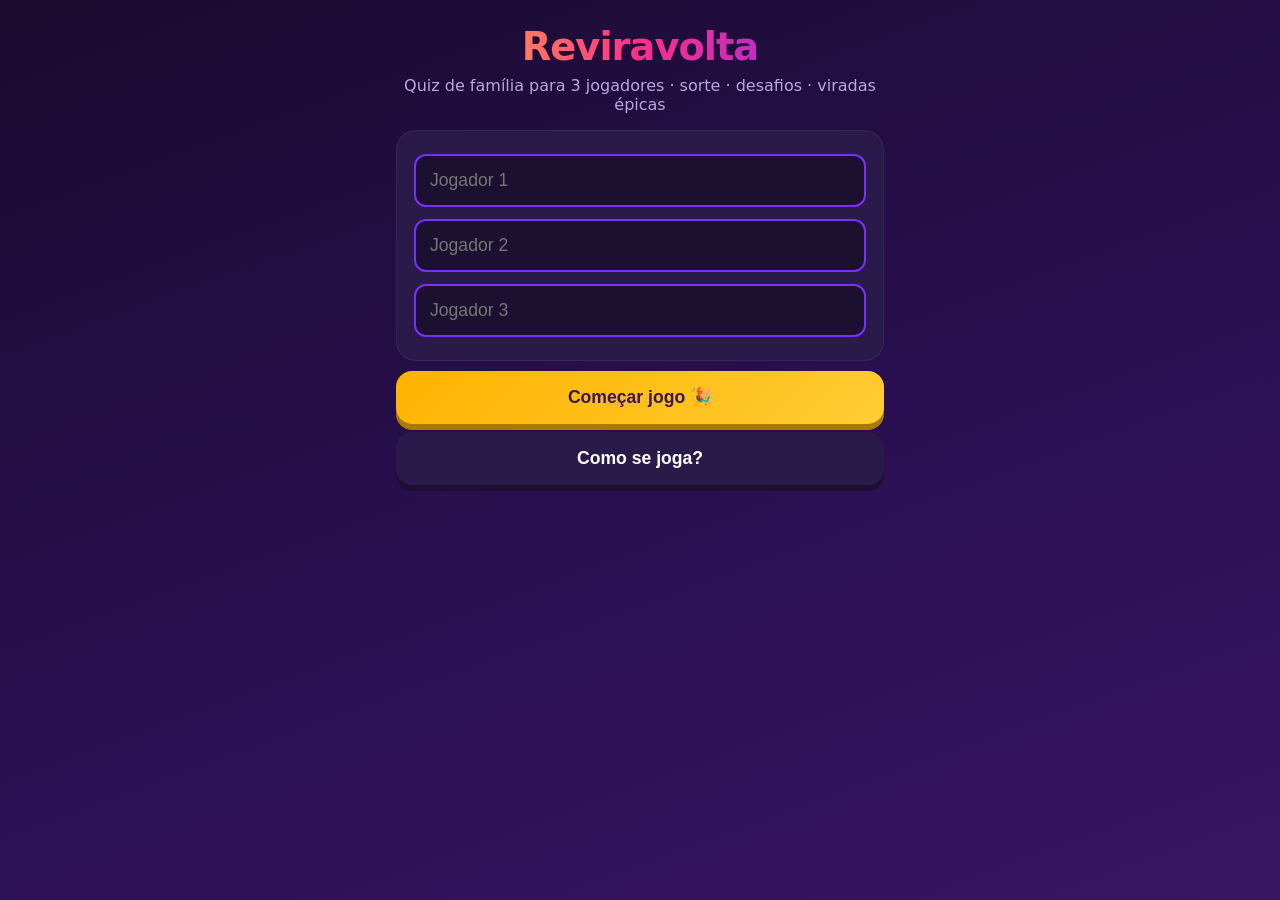
==== index.html @ 0dbe4ef9 "Add "Reviravolta" — family quiz game for 3 players Single-file web app (index.html) that turns the r" ====
<!DOCTYPE html>
<html lang="pt-PT">
<head>
<meta charset="UTF-8">
<meta name="viewport" content="width=device-width, initial-scale=1.0, maximum-scale=1.0, user-scalable=no">
<title>Reviravolta — Jogo de Quiz para 3 Jogadores</title>
<style>
  :root{
    --bg1:#1a0b2e; --bg2:#2b1055; --accent:#ff2e88; --accent2:#7b2ff7;
    --gold:#ffcc33; --green:#20e37a; --red:#ff4d6d; --ink:#f5f0ff; --muted:#b9a7e0;
    --card:#2a1a4a; --card2:#38235f;
  }
  *{box-sizing:border-box; -webkit-tap-highlight-color:transparent}
  html,body{margin:0;padding:0;height:100%}
  body{
    font-family:"Segoe UI",system-ui,-apple-system,sans-serif;
    background:linear-gradient(160deg,var(--bg1),var(--bg2) 60%,#3a1560);
    color:var(--ink); min-height:100vh; overflow-x:hidden;
  }
  #app{max-width:520px;margin:0 auto;padding:16px 16px 40px;min-height:100vh;display:flex;flex-direction:column}
  h1{font-size:2.4rem;margin:.2em 0;text-align:center;
     background:linear-gradient(90deg,var(--gold),var(--accent),var(--accent2));
     -webkit-background-clip:text;background-clip:text;color:transparent;font-weight:900;letter-spacing:-1px}
  h2{font-size:1.5rem;margin:.3em 0;text-align:center}
  p.sub{text-align:center;color:var(--muted);margin:.2em 0 1em}
  .btn{display:block;width:100%;padding:16px;margin:8px 0;border:none;border-radius:16px;
       font-size:1.1rem;font-weight:700;cursor:pointer;color:#fff;
       background:linear-gradient(135deg,var(--accent2),var(--accent));
       box-shadow:0 6px 0 #4a1a8a, 0 8px 20px rgba(0,0,0,.4);transition:transform .06s, box-shadow .06s}
  .btn:active{transform:translateY(4px);box-shadow:0 2px 0 #4a1a8a}
  .btn.ghost{background:var(--card);box-shadow:0 6px 0 #1c1030}
  .btn.ghost:active{box-shadow:0 2px 0 #1c1030}
  .btn.gold{background:linear-gradient(135deg,#ffb300,var(--gold));color:#3a1560;box-shadow:0 6px 0 #a97a00}
  .btn.gold:active{box-shadow:0 2px 0 #a97a00}
  .btn.green{background:linear-gradient(135deg,#0f9d58,var(--green));box-shadow:0 6px 0 #0a6b3c}
  .btn.red{background:linear-gradient(135deg,#c9184a,var(--red));box-shadow:0 6px 0 #7a0f2c}
  .btn:disabled{opacity:.35;cursor:default}
  .grid2{display:grid;grid-template-columns:1fr 1fr;gap:8px}
  .card{background:var(--card);border-radius:20px;padding:18px;margin:10px 0;box-shadow:inset 0 0 0 1px rgba(255,255,255,.06)}
  input[type=text]{width:100%;padding:14px;border-radius:12px;border:2px solid var(--accent2);
     background:#1c1030;color:var(--ink);font-size:1.1rem;margin:6px 0}
  .scorebar{display:flex;gap:6px;margin:10px 0}
  .scorebar .p{flex:1;background:var(--card);border-radius:12px;padding:8px 6px;text-align:center;position:relative;overflow:hidden}
  .scorebar .p.lead{outline:2px solid var(--gold)}
  .scorebar .p.last{outline:2px solid var(--accent)}
  .scorebar .nm{font-size:.82rem;color:var(--muted);white-space:nowrap;overflow:hidden;text-overflow:ellipsis}
  .scorebar .sc{font-size:1.5rem;font-weight:900}
  .tag{display:inline-block;background:var(--accent2);color:#fff;border-radius:999px;padding:3px 12px;font-size:.8rem;font-weight:700;margin:4px 2px}
  .tag.gold{background:var(--gold);color:#3a1560}
  .tag.pink{background:var(--accent)}
  .center{text-align:center}
  .big{font-size:1.3rem}
  .spacer{flex:1}
  .qbox{font-size:1.35rem;font-weight:700;text-align:center;margin:12px 0 6px;line-height:1.35}
  .luck{animation:pop .5s ease}
  @keyframes pop{0%{transform:scale(.3) rotate(-12deg);opacity:0}70%{transform:scale(1.08) rotate(3deg)}100%{transform:scale(1) rotate(0);opacity:1}}
  .luckcard{background:linear-gradient(135deg,#ffcc33,#ff2e88 60%,#7b2ff7);border-radius:24px;padding:26px;text-align:center;color:#fff;box-shadow:0 10px 30px rgba(0,0,0,.5)}
  .luckcard .ico{font-size:4rem}
  .luckcard .t{font-size:1.6rem;font-weight:900;margin:6px 0}
  .timer{font-size:3.5rem;font-weight:900;text-align:center;color:var(--gold)}
  .reveal-ok{color:var(--green)} .reveal-no{color:var(--red)}
  .fade{animation:fade .35s ease}
  @keyframes fade{from{opacity:0;transform:translateY(10px)}to{opacity:1;transform:none}}
  .cover{background:var(--card2);border-radius:24px;padding:40px 20px;text-align:center}
  .cover .ico{font-size:3.5rem}
  small.hint{display:block;text-align:center;color:var(--muted);margin-top:8px}
  .roundhdr{text-align:center;color:var(--muted);font-weight:700;letter-spacing:1px;text-transform:uppercase;font-size:.8rem;margin-top:4px}
  .confetti{position:fixed;top:-10px;width:10px;height:16px;opacity:.9;z-index:99;animation:fall linear forwards}
  @keyframes fall{to{transform:translateY(110vh) rotate(720deg);opacity:0}}
</style>
</head>
<body>
<div id="app"></div>
<script>
/* ============================ BANCO DE PERGUNTAS (PT-PT) ============================ */
/* tier: 1 = Seguro, 2 = Médio, 3 = Difícil. correct = resposta certa; wrong = 3 erradas */
const CATS = ["Cultura Geral","História","Ciência","Desporto","Música & Cinema","Portugal & Madeira"];
const CAT_ICON = {"Cultura Geral":"🧠","História":"🏛️","Ciência":"🔬","Desporto":"⚽","Música & Cinema":"🎬","Portugal & Madeira":"🇵🇹"};
const BANK = {
"Cultura Geral":{
 1:[
  {q:"Quantos lados tem um hexágono?",correct:"6",wrong:["5","7","8"]},
  {q:"Que cor se obtém ao misturar azul com amarelo?",correct:"Verde",wrong:["Laranja","Roxo","Castanho"]},
  {q:"Quantos meses do ano têm 31 dias?",correct:"7",wrong:["6","5","8"]}],
 2:[
  {q:"Qual é o maior oceano da Terra?",correct:"Pacífico",wrong:["Atlântico","Índico","Ártico"]},
  {q:"Que metal é líquido à temperatura ambiente?",correct:"Mercúrio",wrong:["Chumbo","Ferro","Alumínio"]},
  {q:"Qual é o único número primo par?",correct:"2",wrong:["1","4","0"]}],
 3:[
  {q:"Qual é a língua mais falada como língua materna no mundo?",correct:"Chinês mandarim",wrong:["Inglês","Espanhol","Hindi"]},
  {q:"Quantos elementos tem hoje a tabela periódica?",correct:"118",wrong:["108","112","124"]},
  {q:"Qual destes NÃO é um dos sete pecados capitais?",correct:"Cobardia",wrong:["Gula","Preguiça","Inveja"]}]
},
"História":{
 1:[
  {q:"Quem descobriu o caminho marítimo para a Índia?",correct:"Vasco da Gama",wrong:["Cristóvão Colombo","Fernão de Magalhães","Pedro Álvares Cabral"]},
  {q:"Em que continente fica o Egito?",correct:"África",wrong:["Ásia","Europa","América"]},
  {q:"Em que século vivemos atualmente?",correct:"Século XXI",wrong:["Século XIX","Século XX","Século XXII"]}],
 2:[
  {q:"Em que ano foi a Revolução dos Cravos?",correct:"1974",wrong:["1910","1926","1986"]},
  {q:"Quem foi o primeiro homem a pisar a Lua?",correct:"Neil Armstrong",wrong:["Buzz Aldrin","Yuri Gagarin","Michael Collins"]},
  {q:"Que civilização construiu Machu Picchu?",correct:"Inca",wrong:["Maia","Asteca","Egípcia"]}],
 3:[
  {q:"Em que ano terminou a Segunda Guerra Mundial?",correct:"1945",wrong:["1918","1939","1948"]},
  {q:"Quem era o rei de Portugal aquando do terramoto de 1755?",correct:"D. José I",wrong:["D. João V","D. Manuel I","D. Pedro IV"]},
  {q:"Que povo inventou a escrita cuneiforme?",correct:"Sumérios",wrong:["Egípcios","Fenícios","Gregos"]}]
},
"Ciência":{
 1:[
  {q:"Qual planeta é conhecido como 'planeta vermelho'?",correct:"Marte",wrong:["Vénus","Júpiter","Saturno"]},
  {q:"Quantas patas tem uma aranha?",correct:"8",wrong:["6","10","4"]},
  {q:"Que gás as plantas absorvem para a fotossíntese?",correct:"Dióxido de carbono",wrong:["Oxigénio","Hidrogénio","Azoto"]}],
 2:[
  {q:"Qual é o osso mais comprido do corpo humano?",correct:"Fémur",wrong:["Tíbia","Úmero","Coluna"]},
  {q:"Qual é o símbolo químico do ouro?",correct:"Au",wrong:["Ag","Or","Go"]},
  {q:"Quantos corações tem um polvo?",correct:"3",wrong:["1","2","4"]}],
 3:[
  {q:"Qual planeta tem o maior número de luas conhecidas?",correct:"Saturno",wrong:["Júpiter","Neptuno","Úrano"]},
  {q:"Que cientista propôs a Teoria da Relatividade?",correct:"Albert Einstein",wrong:["Isaac Newton","Niels Bohr","Galileu"]},
  {q:"Qual é aproximadamente a velocidade da luz no vácuo?",correct:"300 000 km/s",wrong:["30 000 km/s","3 000 km/s","3 milhões km/s"]}]
},
"Desporto":{
 1:[
  {q:"Quantos jogadores tem uma equipa de futebol em campo?",correct:"11",wrong:["10","9","12"]},
  {q:"Em que desporto se disputa o torneio de Wimbledon?",correct:"Ténis",wrong:["Golfe","Ciclismo","Natação"]},
  {q:"De que país é Cristiano Ronaldo?",correct:"Portugal",wrong:["Espanha","Brasil","Argentina"]}],
 2:[
  {q:"De quantos em quantos anos se realizam os Jogos Olímpicos de Verão?",correct:"4",wrong:["2","3","5"]},
  {q:"Que seleção venceu o Campeonato do Mundo de Futebol de 2022?",correct:"Argentina",wrong:["França","Brasil","Alemanha"]},
  {q:"Quantos pontos vale um 'try' no râguebi?",correct:"5",wrong:["3","6","7"]}],
 3:[
  {q:"Em que cidade se realizaram os Jogos Olímpicos de 2016?",correct:"Rio de Janeiro",wrong:["Londres","Tóquio","Pequim"]},
  {q:"Em que ano venceu Portugal o Campeonato da Europa de Futebol?",correct:"2016",wrong:["2004","2012","2020"]},
  {q:"Que piloto tem mais títulos mundiais de Fórmula 1 (recorde partilhado)?",correct:"Lewis Hamilton",wrong:["Ayrton Senna","Sebastian Vettel","Alain Prost"]}]
},
"Música & Cinema":{
 1:[
  {q:"Qual banda britânica ficou conhecida como os 'Fab Four' de Liverpool?",correct:"The Beatles",wrong:["The Rolling Stones","Queen","Oasis"]},
  {q:"Em que filme aparece a personagem 'Simba'?",correct:"O Rei Leão",wrong:["Madagáscar","Kung Fu Panda","Zootrópolis"]},
  {q:"Quantas cordas tem uma guitarra clássica normal?",correct:"6",wrong:["4","5","7"]}],
 2:[
  {q:"Quem realizou o filme 'Titanic' (1997)?",correct:"James Cameron",wrong:["Steven Spielberg","Christopher Nolan","Martin Scorsese"]},
  {q:"Que artista português venceu a Eurovisão em 2017?",correct:"Salvador Sobral",wrong:["Luísa Sobral","Rui Veloso","D.A.M.A."]},
  {q:"Quantas notas tem a escala musical básica (dó a si)?",correct:"7",wrong:["5","6","8"]}],
 3:[
  {q:"Que filme sul-coreano venceu o Óscar de Melhor Filme (2020)?",correct:"Parasitas",wrong:["1917","Joker","Coringa 2"]},
  {q:"Que compositor era surdo e compôs a 9.ª Sinfonia?",correct:"Beethoven",wrong:["Mozart","Bach","Chopin"]},
  {q:"Quem compôs a banda sonora de 'Star Wars'?",correct:"John Williams",wrong:["Hans Zimmer","Ennio Morricone","Danny Elfman"]}]
},
"Portugal & Madeira":{
 1:[
  {q:"Qual é a capital de Portugal?",correct:"Lisboa",wrong:["Porto","Funchal","Coimbra"]},
  {q:"Como se chama a capital da Madeira?",correct:"Funchal",wrong:["Câmara de Lobos","Machico","Santana"]},
  {q:"Qual é o vinho generoso famoso da ilha da Madeira?",correct:"Vinho Madeira",wrong:["Vinho do Porto","Vinho Verde","Moscatel"]}],
 2:[
  {q:"Qual é o ponto mais alto da ilha da Madeira?",correct:"Pico Ruivo",wrong:["Pico do Areeiro","Torre","Pico da Vara"]},
  {q:"Que rio passa em Lisboa?",correct:"Tejo",wrong:["Douro","Mondego","Guadiana"]},
  {q:"Qual é o ponto mais alto de Portugal continental?",correct:"Torre (Serra da Estrela)",wrong:["Pico Ruivo","Foia","Marão"]}],
 3:[
  {q:"Em que ano foi oficialmente descoberta a ilha da Madeira pelos portugueses?",correct:"1419",wrong:["1415","1425","1434"]},
  {q:"Como se chama o bolo tradicional da Madeira feito com mel de cana?",correct:"Bolo de mel",wrong:["Broa","Malasada","Queijada"]},
  {q:"Que casa de fado tornou Amália Rodrigues mundialmente famosa como género?",correct:"O Fado",wrong:["O Corridinho","A Chula","O Vira"]}]
}
};

/* Desafios (avaliados pela família) */
const DESAFIOS = [
 {t:"Nomeia 5 marcas de carros",d:"Em 15 segundos, cada um tenta. O primeiro a dizer 5 sem repetir ganha."},
 {t:"Alfabeto ao contrário",d:"Diz o alfabeto de Z a A o mais rápido possível. Os outros dois julgam quem foi melhor."},
 {t:"Mímica relâmpago",d:"Escolham um filme em segredo. Um faz mímica em 20s; quem adivinhar primeiro ganha (ou o mímico, se ninguém acertar)."},
 {t:"Faz-nos rir",d:"Tens 20 segundos para fazer rir os outros dois SEM falar. Se conseguires, ganhas."},
 {t:"3 capitais europeias",d:"Em 10 segundos, diz 3 capitais europeias diferentes. Consegues? Ganhas."},
 {t:"Equilíbrio cantante",d:"Fica num pé só e canta o refrão de uma música. Quem aguentar mais tempo ganha."},
 {t:"Imita um animal",d:"Imita um animal à escolha. Os outros dois votam se foi convincente."}
];

/* Cartas de sorte */
const LUCK = [
 {ico:"🎁",t:"Presente!",d:"Ganhas 2 pontos já.",fn:s=>{gain(s.answerer,2)}},
 {ico:"🥷",t:"Assalto!",d:"Roubas 2 pontos ao líder.",fn:s=>{let l=leaderIdx(); if(l===s.answerer)l=secondIdx(); if(l>=0){gain(l,-2);gain(s.answerer,2)}}},
 {ico:"🔄",t:"Troca de Destinos!",d:"O 1.º e o último trocam de pontuação.",fn:s=>{const a=leaderIdx(),b=lastIdx(); if(a!==b){const t=S.players[a].score;S.players[a].score=S.players[b].score;S.players[b].score=t}}},
 {ico:"✖️2",t:"Aposta Dobrada!",d:"A tua aposta desta ronda conta a DOBRAR.",fn:s=>{s.multiplier=2}},
 {ico:"🛡️",t:"Escudo!",d:"Se falhares esta ronda, não perdes pontos.",fn:s=>{s.shield=true}},
 {ico:"🚀",t:"Boleia!",d:"O jogador em último recebe 3 pontos.",fn:s=>{gain(lastIdx(),3)}}
];

/* ============================ ESTADO ============================ */
let S = null;
function newState(names){
 return {
  screen:"setup",
  players:names.map(n=>({name:n,score:0})),
  queue:[], qi:0, quizCount:0, answerer:0,
  category:null, question:null, options:[], tier:null,
  multiplier:1, shield:false, fifty:false, removed:[], lifelineUsed:false,
  sideBets:{}, secret:null, used:{}, luckCard:null,
  finalWagers:{}, finalQuestion:null, finalOptions:[]
 };
}
function buildQueue(){
 const q=[];
 for(let i=1;i<=9;i++){ q.push({type:"quiz"}); if(i===3||i===6) q.push({type:"desafio"}); }
 q.push({type:"final"});
 return q;
}

/* ============================ HELPERS DE PONTUAÇÃO ============================ */
function gain(i,n){ if(i>=0&&i<S.players.length) S.players[i].score+=n; }
function scores(){ return S.players.map(p=>p.score); }
function leaderIdx(){ let b=-Infinity,x=0; S.players.forEach((p,i)=>{if(p.score>b){b=p.score;x=i}}); return x; }
function secondIdx(){ const l=leaderIdx(); let b=-Infinity,x=-1; S.players.forEach((p,i)=>{if(i!==l&&p.score>b){b=p.score;x=i}}); return x; }
function lastIdx(){ let b=Infinity,x=0; S.players.forEach((p,i)=>{if(p.score<b){b=p.score;x=i}}); return x; }
function shuffle(a){ a=a.slice(); for(let i=a.length-1;i>0;i--){const j=Math.floor(rnd()*(i+1));[a[i],a[j]]=[a[j],a[i]]} return a; }
/* PRNG simples baseado num contador para evitar dependência de Date/Math.random em ambientes restritos */
let _seed = 123456789;
function rnd(){ _seed=(_seed*1103515245+12345)&0x7fffffff; return _seed/0x7fffffff; }
function seedFromNames(){ let h=0; S.players.forEach(p=>{for(const c of p.name)h=(h*31+c.charCodeAt(0))&0x7fffffff}); _seed=(h||987654321); }

function pickQuestion(cat,tier){
 const key=cat+"|"+tier;
 if(!S.used[key]) S.used[key]=[];
 let pool=BANK[cat][tier].filter((_,i)=>!S.used[key].includes(i));
 if(pool.length===0){ S.used[key]=[]; pool=BANK[cat][tier].slice(); }
 const all=BANK[cat][tier];
 const q=pool[Math.floor(rnd()*pool.length)];
 S.used[key].push(all.indexOf(q));
 return q;
}
function makeOptions(q){ return shuffle([q.correct,...q.wrong]); }

/* ============================ RENDER ============================ */
const app=()=>document.getElementById("app");
function render(html,fade=true){ app().innerHTML=`<div class="${fade?'fade':''}">${html}</div>`; }
function scorebar(){
 const l=leaderIdx(), last=lastIdx();
 return `<div class="scorebar">`+S.players.map((p,i)=>{
   const cls=(S.players.filter(x=>x.score===p.score).length<3)?(i===l?'lead':(i===last?'last':'')):'';
   return `<div class="p ${cls}"><div class="nm">${i===l?'👑 ':''}${esc(p.name)}</div><div class="sc">${p.score}</div></div>`;
 }).join("")+`</div>`;
}
function esc(s){ return String(s).replace(/[&<>"]/g,c=>({'&':'&amp;','<':'&lt;','>':'&gt;','"':'&quot;'}[c])); }

/* -------- SETUP -------- */
function screenSetup(){
 render(`
  <h1>Reviravolta</h1>
  <p class="sub">Quiz de família para 3 jogadores · sorte · desafios · viradas épicas</p>
  <div class="card">
    <input id="n0" type="text" placeholder="Jogador 1" maxlength="14">
    <input id="n1" type="text" placeholder="Jogador 2" maxlength="14">
    <input id="n2" type="text" placeholder="Jogador 3" maxlength="14">
  </div>
  <button class="btn gold" onclick="startGame()">Começar jogo 🎉</button>
  <button class="btn ghost" onclick="showRules()">Como se joga?</button>
 `);
}
function showRules(){
 render(`
  <h2>Como se joga</h2>
  <div class="card" style="text-align:left;line-height:1.5">
   <p>🎯 <b>9 rondas</b> de quiz + <b>2 desafios</b> + a <b>Reviravolta Final</b>.</p>
   <p>🧠 Em cada ronda, um jogador responde. Ele escolhe o <b>nível</b> da pergunta (Seguro=1, Médio=2, Difícil=3) — esses são os pontos em jogo.</p>
   <p>🎲 Os <b>outros dois apostam</b> em segredo se ele acerta ou falha (±1 ponto).</p>
   <p>🃏 <b>Cartas de Sorte</b> podem virar tudo do avesso.</p>
   <p>🤝 Quem está em <b>último escolhe a categoria</b> e tem um <b>50/50</b> por turno (rede de segurança).</p>
   <p>🏆 Na <b>Reviravolta Final</b>, cada um aposta em segredo até tudo o que tem numa só pergunta. Nada está decidido até ao fim!</p>
  </div>
  <button class="btn" onclick="screenSetup()">Voltar</button>
 `);
}
function startGame(){
 const names=[0,1,2].map(i=>{const v=document.getElementById("n"+i).value.trim();return v||("Jogador "+(i+1))});
 S=newState(names); seedFromNames(); S.queue=buildQueue(); nextEvent();
}

/* -------- MOTOR DE EVENTOS -------- */
function nextEvent(){
 if(S.qi>=S.queue.length){ return screenGameOver(); }
 const ev=S.queue[S.qi];
 if(ev.type==="quiz") return startQuizRound();
 if(ev.type==="desafio") return screenDesafio();
 if(ev.type==="final") return screenFinalIntro();
}

/* -------- RONDA DE QUIZ -------- */
function startQuizRound(){
 S.quizCount++;
 S.answerer=(S.quizCount-1)%3;
 S.multiplier=1; S.shield=false; S.fifty=false; S.removed=[]; S.tier=null; S.sideBets={}; S.luckCard=null;
 // carta de sorte ~45%
 if(rnd()<0.45){ S.luckCard=LUCK[Math.floor(rnd()*LUCK.length)]; return screenLuck(); }
 screenCategory();
}
function screenLuck(){
 const c=S.luckCard;
 render(`
  ${scorebar()}
  <div class="roundhdr">Ronda ${S.quizCount} de 9 · ${esc(S.players[S.answerer].name)} responde</div>
  <div class="luck"><div class="luckcard">
    <div class="ico">${c.ico}</div>
    <div class="t">${c.t}</div>
    <div class="big">${c.d}</div>
  </div></div>
  <small class="hint">Carta virada por ${esc(S.players[S.answerer].name)}</small>
  <button class="btn gold" onclick="applyLuck()">Aplicar carta ✨</button>
 `);
}
function applyLuck(){ S.luckCard.fn(S); screenCategory(); }

function screenCategory(){
 const chooser=lastIdx();
 render(`
  ${scorebar()}
  <div class="roundhdr">Ronda ${S.quizCount} de 9</div>
  <h2>${esc(S.players[S.answerer].name)} responde</h2>
  <p class="sub">📋 ${esc(S.players[chooser].name)} (em último) escolhe a categoria:</p>
  <div class="grid2">
   ${CATS.map(c=>`<button class="btn ghost" style="font-size:.95rem" onclick="chooseCat('${c}')">${CAT_ICON[c]}<br>${c}</button>`).join("")}
  </div>
 `);
}
function chooseCat(c){ S.category=c; screenDifficulty(); }

function screenDifficulty(){
 const canLifeline=(S.answerer===lastIdx());
 render(`
  ${scorebar()}
  <div class="roundhdr">${CAT_ICON[S.category]} ${esc(S.category)}</div>
  <h2>${esc(S.players[S.answerer].name)}, quanto arriscas?</h2>
  <p class="sub">Acertas → ganhas os pontos. Falhas → perde-los.</p>
  <button class="btn green" onclick="chooseTier(1)">🟢 Seguro · 1 ponto</button>
  <button class="btn gold" onclick="chooseTier(2)">🟡 Médio · 2 pontos</button>
  <button class="btn red" onclick="chooseTier(3)">🔴 Difícil · 3 pontos</button>
  ${canLifeline&&!S.lifelineUsed?`<button class="btn ghost" onclick="useFifty()">🆘 Usar 50/50 (última posição)</button>`:''}
  ${S.fifty?`<small class="hint">✅ 50/50 ativado para esta pergunta</small>`:''}
 `);
}
function useFifty(){ S.fifty=true; S.lifelineUsed=true; screenDifficulty(); }
function chooseTier(t){
 S.tier=t; S.question=pickQuestion(S.category,t); S.options=makeOptions(S.question);
 S.removed=[];
 if(S.fifty){
   const wrongOpts=S.options.filter(o=>o!==S.question.correct);
   const toRemove=shuffle(wrongOpts).slice(0,2);
   S.removed=toRemove;
 }
 startSideBets();
}

/* -------- APOSTAS SECRETAS DOS OUTROS DOIS -------- */
function startSideBets(){
 const others=[0,1,2].filter(i=>i!==S.answerer);
 S.secret={queue:others,idx:0,mode:"sidebet"};
 secretCover();
}
function secretCover(){
 const i=S.secret.queue[S.secret.idx];
 render(`
  <div class="cover">
   <div class="ico">🙈</div>
   <h2>Passa o telemóvel a<br>${esc(S.players[i].name)}</h2>
   <p class="sub">Só ${esc(S.players[i].name)} deve ver o ecrã.</p>
  </div>
  <button class="btn" onclick="secretShow()">Sou ${esc(S.players[i].name)} — ver</button>
 `,false);
}
function secretShow(){
 if(S.secret.mode==="sidebet") return sideBetInput();
 return finalWagerInput();
}
function sideBetInput(){
 const i=S.secret.queue[S.secret.idx];
 render(`
  ${scorebar()}
  <div class="roundhdr">${CAT_ICON[S.category]} ${esc(S.category)} · nível ${S.tier}</div>
  <h2>${esc(S.players[i].name)}, aposta!</h2>
  <p class="sub">Achas que ${esc(S.players[S.answerer].name)} vai acertar? (±1 ponto)</p>
  <button class="btn green" onclick="setBet('acerta')">✅ Acerta (+1 se certo)</button>
  <button class="btn red" onclick="setBet('falha')">❌ Falha (+1 se certo)</button>
  <button class="btn ghost" onclick="setBet('passo')">🤷 Passo (0 pontos)</button>
 `);
}
function setBet(v){
 const i=S.secret.queue[S.secret.idx];
 S.sideBets[i]=v; S.secret.idx++;
 if(S.secret.idx<S.secret.queue.length) return secretCover();
 // todas as apostas feitas -> pergunta
 render(`<div class="cover"><div class="ico">📱</div><h2>Devolve o telemóvel a<br>${esc(S.players[S.answerer].name)}</h2><p class="sub">Chegou a hora de responder!</p></div>
   <button class="btn gold" onclick="screenQuestion()">Ver a pergunta</button>`,false);
}

/* -------- PERGUNTA -------- */
function screenQuestion(){
 const q=S.question;
 render(`
  ${scorebar()}
  <div class="roundhdr">${CAT_ICON[S.category]} ${esc(S.category)} · ${['','Seguro','Médio','Difícil'][S.tier]} · ${S.tier} pt${S.tier>1?'s':''}${S.multiplier>1?' ✖️2':''}</div>
  <div class="qbox">${esc(q.q)}</div>
  ${S.options.map(o=>{
    const rem=S.removed.includes(o);
    return `<button class="btn ${rem?'':'ghost'}" ${rem?'disabled style="opacity:.2;text-decoration:line-through"':''} onclick="answer('${esc(o).replace(/'/g,"\\'")}')">${esc(o)}</button>`;
  }).join("")}
 `);
}
function answer(choice){
 const q=S.question;
 const correct=(choice===q.correct);
 let base=S.tier*S.multiplier;
 // pontos do respondente
 if(correct){ gain(S.answerer,base); }
 else { if(!S.shield) gain(S.answerer,-base); }
 // resolver apostas laterais
 const betRes=[];
 Object.entries(S.sideBets).forEach(([i,v])=>{
   i=+i;
   if(v==="passo"){ betRes.push({i,txt:"passou",d:0}); return; }
   const hit=(v==="acerta"&&correct)||(v==="falha"&&!correct);
   gain(i,hit?1:-1);
   betRes.push({i,txt:v==="acerta"?"apostou ACERTA":"apostou FALHA",d:hit?1:-1});
 });
 screenReveal(correct,choice,base,betRes);
}
function screenReveal(correct,choice,base,betRes){
 const q=S.question;
 render(`
  ${scorebar()}
  <h2 class="${correct?'reveal-ok':'reveal-no'}">${correct?'✅ Certo!':'❌ Errado!'}</h2>
  <div class="card center">
   <div class="qbox" style="font-size:1.05rem">${esc(q.q)}</div>
   <p class="big">Resposta certa: <b class="reveal-ok">${esc(q.correct)}</b></p>
   ${!correct?`<p class="sub">${esc(S.players[S.answerer].name)} respondeu: ${esc(choice)}</p>`:''}
   <p class="tag ${correct?'gold':'pink'}">${esc(S.players[S.answerer].name)} ${correct?'+'+base:(S.shield?'0 (escudo 🛡️)':'-'+base)}</p>
   ${betRes.map(b=>`<span class="tag">${esc(S.players[b.i].name)} ${b.txt}: ${b.d>0?'+'+b.d:b.d}</span>`).join("")}
  </div>
  <button class="btn gold" onclick="endRound()">Continuar ➡️</button>
 `);
}
function endRound(){ S.qi++; nextEvent(); }

/* -------- DESAFIO -------- */
function screenDesafio(){
 const d=DESAFIOS[Math.floor(rnd()*DESAFIOS.length)];
 S._desafio=d;
 render(`
  ${scorebar()}
  <div class="roundhdr">⚡ Desafio Reviravolta</div>
  <h2>${esc(d.t)}</h2>
  <div class="card center"><p class="big">${esc(d.d)}</p><p class="sub">Vale <b>3 pontos</b> para o vencedor!</p></div>
  <div class="timer" id="tmr">20</div>
  <button class="btn gold" id="startTmr" onclick="startTimer(20)">▶️ Iniciar 20s</button>
  <button class="btn ghost" onclick="desafioWinner()">Já está — escolher vencedor</button>
 `);
}
let _tmr=null;
function startTimer(n){
 const el=document.getElementById("tmr"); if(!el)return;
 let t=n; el.textContent=t;
 const btn=document.getElementById("startTmr"); if(btn)btn.disabled=true;
 clearInterval(_tmr);
 _tmr=setInterval(()=>{ t--; if(el)el.textContent=t; if(t<=0){clearInterval(_tmr); if(el){el.textContent="⏰";}} },1000);
}
function desafioWinner(){
 clearInterval(_tmr);
 render(`
  ${scorebar()}
  <h2>Quem ganhou o desafio?</h2>
  <p class="sub">Decidam em conjunto — o vencedor leva 3 pontos.</p>
  ${S.players.map((p,i)=>`<button class="btn" onclick="awardDesafio(${i})">🏅 ${esc(p.name)}</button>`).join("")}
  <button class="btn ghost" onclick="awardDesafio(-1)">Empate / ninguém</button>
 `);
}
function awardDesafio(i){ if(i>=0) gain(i,3); S.qi++; nextEvent(); }

/* -------- REVIRAVOLTA FINAL -------- */
function screenFinalIntro(){
 render(`
  ${scorebar()}
  <h1 style="font-size:1.8rem">🎆 Reviravolta Final</h1>
  <div class="card center">
   <p class="big">Uma última pergunta <b>difícil</b> decide tudo.</p>
   <p>Cada jogador aposta em <b>segredo</b> quantos pontos arrisca (até tudo o que tem, e um pouco mais).</p>
   <p>Acertas → <b class="reveal-ok">ganhas a aposta</b>. Falhas → <b class="reveal-no">perde-la</b>.</p>
  </div>
  <button class="btn gold" onclick="startFinal()">Fazer as apostas 🤫</button>
 `);
}
function startFinal(){
 // pergunta difícil aleatória
 const cat=CATS[Math.floor(rnd()*CATS.length)];
 S.finalQuestion=pickQuestion(cat,3); S.finalCat=cat;
 S.finalOptions=makeOptions(S.finalQuestion);
 S.finalWagers={};
 S.secret={queue:[0,1,2],idx:0,mode:"final"};
 secretCover();
}
function finalWagerInput(){
 const i=S.secret.queue[S.secret.idx];
 const max=Math.max(S.players[i].score,8);
 render(`
  <div class="roundhdr">Reviravolta Final</div>
  <h2>${esc(S.players[i].name)}</h2>
  <p class="sub">Tens <b>${S.players[i].score}</b> pontos. Aposta entre 0 e ${max}.</p>
  <div class="timer" id="wv">0</div>
  <input id="wager" type="range" min="0" max="${max}" value="0" style="width:100%" oninput="document.getElementById('wv').textContent=this.value">
  <button class="btn gold" onclick="setWager()">Confirmar aposta 🔒</button>
  <small class="hint">Ninguém mais vê a tua aposta.</small>
 `,false);
}
function setWager(){
 const i=S.secret.queue[S.secret.idx];
 S.finalWagers[i]=+document.getElementById("wager").value;
 S.secret.idx++;
 if(S.secret.idx<S.secret.queue.length) return secretCover();
 finalQuestionScreen();
}
function finalQuestionScreen(){
 // Todos respondem em segredo? Para simplicidade: cada um responde à vez (secreto).
 S.finalAnswers={};
 S.secret={queue:[0,1,2],idx:0,mode:"finalans"};
 secretCoverFinalAns();
}
function secretCoverFinalAns(){
 const i=S.secret.queue[S.secret.idx];
 render(`
  <div class="cover"><div class="ico">🤐</div>
   <h2>Passa a ${esc(S.players[i].name)}</h2>
   <p class="sub">Responde em segredo.</p></div>
  <button class="btn" onclick="finalAnsInput()">Sou ${esc(S.players[i].name)} — responder</button>
 `,false);
}
function finalAnsInput(){
 const i=S.secret.queue[S.secret.idx];
 const q=S.finalQuestion;
 render(`
  <div class="roundhdr">${CAT_ICON[S.finalCat]} ${esc(S.finalCat)} · Difícil · aposta ${S.finalWagers[i]}</div>
  <h2>${esc(S.players[i].name)}</h2>
  <div class="qbox">${esc(q.q)}</div>
  ${S.finalOptions.map(o=>`<button class="btn ghost" onclick="setFinalAns('${esc(o).replace(/'/g,"\\'")}')">${esc(o)}</button>`).join("")}
 `,false);
}
function setFinalAns(o){
 const i=S.secret.queue[S.secret.idx];
 S.finalAnswers[i]=o; S.secret.idx++;
 if(S.secret.idx<S.secret.queue.length) return secretCoverFinalAns();
 // resolver
 const q=S.finalQuestion;
 const res=S.players.map((p,i)=>{
   const ok=S.finalAnswers[i]===q.correct;
   const w=S.finalWagers[i];
   gain(i,ok?w:-w);
   return {i,ok,w};
 });
 render(`
  <h1 style="font-size:1.6rem">🎆 Resultado Final</h1>
  <div class="card center">
   <div class="qbox" style="font-size:1.05rem">${esc(q.q)}</div>
   <p class="big">Resposta: <b class="reveal-ok">${esc(q.correct)}</b></p>
   ${res.map(r=>`<p class="tag ${r.ok?'gold':'pink'}">${esc(S.players[r.i].name)}: ${r.ok?'✅ +'+r.w:'❌ -'+r.w}</p>`).join("")}
  </div>
  ${scorebar()}
  <button class="btn gold" onclick="screenGameOver()">Ver o vencedor 🏆</button>
 `);
}

/* -------- FIM DE JOGO -------- */
function screenGameOver(){
 const order=S.players.map((p,i)=>({...p,i})).sort((a,b)=>b.score-a.score);
 const win=order[0];
 confetti();
 render(`
  <h1>🏆 ${esc(win.name)} vence!</h1>
  <p class="sub">${win.score} pontos</p>
  <div class="card">
   ${order.map((p,r)=>`<div class="big" style="display:flex;justify-content:space-between;padding:8px 4px;border-bottom:1px solid rgba(255,255,255,.1)">
     <span>${['🥇','🥈','🥉'][r]} ${esc(p.name)}</span><b>${p.score}</b></div>`).join("")}
  </div>
  <button class="btn gold" onclick="rematch()">Jogar outra vez 🔁</button>
  <button class="btn ghost" onclick="screenSetup()">Novos jogadores</button>
 `);
}
function rematch(){ const names=S.players.map(p=>p.name); S=newState(names); seedFromNames(); _seed=(_seed*7919+13)&0x7fffffff; S.queue=buildQueue(); nextEvent(); }
function confetti(){
 const cols=["#ffcc33","#ff2e88","#7b2ff7","#20e37a","#ff4d6d"];
 for(let k=0;k<60;k++){
   const d=document.createElement("div"); d.className="confetti";
   d.style.left=(rnd()*100)+"vw"; d.style.background=cols[Math.floor(rnd()*cols.length)];
   d.style.animationDuration=(1.5+rnd()*2)+"s"; d.style.animationDelay=(rnd()*0.6)+"s";
   document.body.appendChild(d); setTimeout(()=>d.remove(),4000);
 }
}

/* ============================ ARRANQUE ============================ */
screenSetup();
</script>
</body>
</html>
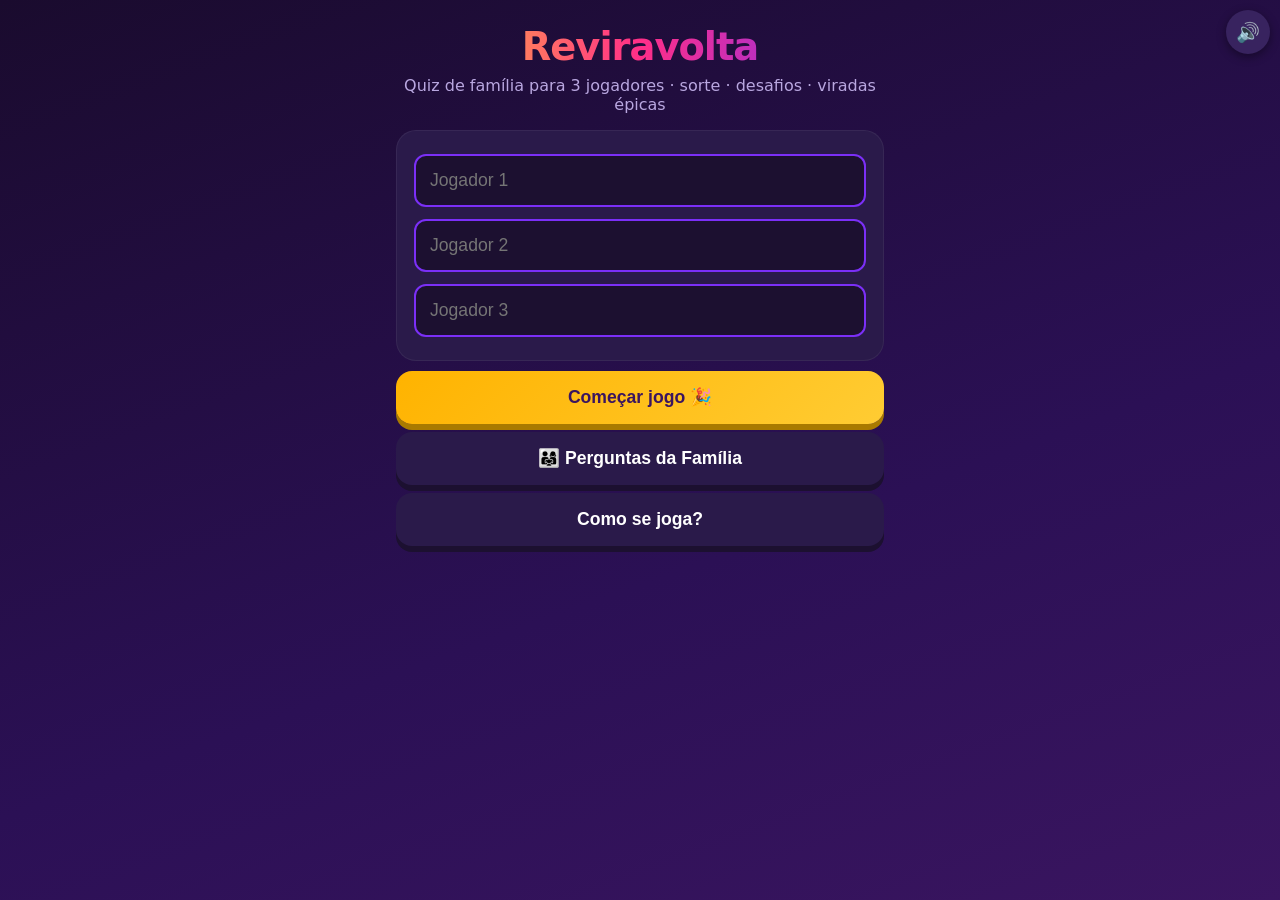
==== commit 111e0e56: "Add 3 categories, custom Família category, sounds and animations Categories & questions: - Add Geogr" ====
--- a/index.html
+++ b/index.html
@@ -67,99 +67,356 @@
   .roundhdr{text-align:center;color:var(--muted);font-weight:700;letter-spacing:1px;text-transform:uppercase;font-size:.8rem;margin-top:4px}
   .confetti{position:fixed;top:-10px;width:10px;height:16px;opacity:.9;z-index:99;animation:fall linear forwards}
   @keyframes fall{to{transform:translateY(110vh) rotate(720deg);opacity:0}}
+  /* som */
+  #muteBtn{position:fixed;top:10px;right:10px;z-index:100;width:44px;height:44px;border:none;border-radius:50%;
+     background:var(--card2);color:#fff;font-size:1.2rem;cursor:pointer;box-shadow:0 3px 10px rgba(0,0,0,.4)}
+  /* animações de resposta */
+  .shake{animation:shake .5s}
+  @keyframes shake{10%,90%{transform:translateX(-2px)}20%,80%{transform:translateX(4px)}30%,50%,70%{transform:translateX(-8px)}40%,60%{transform:translateX(8px)}}
+  .pulse{animation:pulse .5s}
+  @keyframes pulse{0%{transform:scale(1)}40%{transform:scale(1.12)}100%{transform:scale(1)}}
+  .bounce{display:inline-block;animation:bounce 1s ease infinite}
+  @keyframes bounce{0%,100%{transform:translateY(0)}30%{transform:translateY(-12px)}50%{transform:translateY(0)}}
+  /* variação de pontos */
+  .scorebar .p .delta{position:absolute;top:2px;right:6px;font-size:.9rem;font-weight:900;animation:floatUp 1.2s ease forwards}
+  .delta.up{color:var(--green)} .delta.down{color:var(--red)}
+  @keyframes floatUp{0%{opacity:0;transform:translateY(6px)}20%{opacity:1}100%{opacity:0;transform:translateY(-16px)}}
+  .scorebar .p.flash{animation:flashp .7s}
+  @keyframes flashp{0%,100%{background:var(--card)}40%{background:var(--card2)}}
+  /* editor família */
+  .qrow{display:flex;justify-content:space-between;align-items:center;gap:8px;background:var(--card);border-radius:12px;padding:10px 12px;margin:6px 0;text-align:left}
+  .qrow .qx{font-size:.9rem;overflow:hidden;text-overflow:ellipsis;white-space:nowrap;flex:1}
+  .qrow button{border:none;background:var(--red);color:#fff;border-radius:8px;width:32px;height:32px;font-size:1rem;cursor:pointer;flex:none}
+  label.fld{display:block;text-align:left;color:var(--muted);font-size:.8rem;margin:8px 2px 0}
+  .tierpick{display:flex;gap:6px;margin:8px 0}
+  .tierpick button{flex:1;padding:10px;border:none;border-radius:10px;font-weight:700;cursor:pointer;background:var(--card);color:var(--ink);opacity:.5}
+  .tierpick button.sel{opacity:1;outline:2px solid var(--gold)}
 </style>
 </head>
 <body>
+<button id="muteBtn" onclick="toggleMute()" title="Som">🔊</button>
 <div id="app"></div>
 <script>
 /* ============================ BANCO DE PERGUNTAS (PT-PT) ============================ */
 /* tier: 1 = Seguro, 2 = Médio, 3 = Difícil. correct = resposta certa; wrong = 3 erradas */
-const CATS = ["Cultura Geral","História","Ciência","Desporto","Música & Cinema","Portugal & Madeira"];
-const CAT_ICON = {"Cultura Geral":"🧠","História":"🏛️","Ciência":"🔬","Desporto":"⚽","Música & Cinema":"🎬","Portugal & Madeira":"🇵🇹"};
+const BUILTIN_CATS = ["Cultura Geral","História","Ciência","Desporto","Música & Cinema","Portugal & Madeira","Geografia","Natureza & Animais","Comida & Bebida"];
+let CATS = BUILTIN_CATS.slice();
+const CAT_ICON = {"Cultura Geral":"🧠","História":"🏛️","Ciência":"🔬","Desporto":"⚽","Música & Cinema":"🎬","Portugal & Madeira":"🇵🇹","Geografia":"🗺️","Natureza & Animais":"🦁","Comida & Bebida":"🍕","Família":"👨‍👩‍👧"};
 const BANK = {
 "Cultura Geral":{
  1:[
   {q:"Quantos lados tem um hexágono?",correct:"6",wrong:["5","7","8"]},
   {q:"Que cor se obtém ao misturar azul com amarelo?",correct:"Verde",wrong:["Laranja","Roxo","Castanho"]},
-  {q:"Quantos meses do ano têm 31 dias?",correct:"7",wrong:["6","5","8"]}],
+  {q:"Quantos meses do ano têm 31 dias?",correct:"7",wrong:["6","5","8"]},
+  {q:"Quantas horas tem um dia?",correct:"24",wrong:["12","36","48"]},
+  {q:"Qual é o animal conhecido como 'rei da selva'?",correct:"Leão",wrong:["Tigre","Elefante","Urso"]},
+  {q:"Quantas cores tem o arco-íris?",correct:"7",wrong:["5","6","8"]},
+  {q:"Qual é a forma de uma roda?",correct:"Círculo",wrong:["Quadrado","Triângulo","Retângulo"]},
+  {q:"Quantos dedos tem uma mão humana?",correct:"5",wrong:["4","6","10"]},
+  {q:"Qual é o oposto de 'quente'?",correct:"Frio",wrong:["Morno","Tépido","Fresco"]},
+  {q:"Quantos minutos tem uma hora?",correct:"60",wrong:["30","90","100"]}],
  2:[
   {q:"Qual é o maior oceano da Terra?",correct:"Pacífico",wrong:["Atlântico","Índico","Ártico"]},
   {q:"Que metal é líquido à temperatura ambiente?",correct:"Mercúrio",wrong:["Chumbo","Ferro","Alumínio"]},
-  {q:"Qual é o único número primo par?",correct:"2",wrong:["1","4","0"]}],
+  {q:"Qual é o único número primo par?",correct:"2",wrong:["1","4","0"]},
+  {q:"Quantos continentes existem?",correct:"7",wrong:["5","6","8"]},
+  {q:"Qual é o maior planeta do Sistema Solar?",correct:"Júpiter",wrong:["Saturno","Neptuno","Terra"]},
+  {q:"Qual é a capital de França?",correct:"Paris",wrong:["Lyon","Marselha","Nice"]},
+  {q:"Quantos jogadores tem uma equipa de basquetebol em campo?",correct:"5",wrong:["6","7","11"]},
+  {q:"Quantos zeros tem um milhão?",correct:"6",wrong:["3","5","9"]},
+  {q:"Qual é o maior deserto quente do mundo?",correct:"Sara",wrong:["Gobi","Kalahari","Atacama"]},
+  {q:"Qual é a capital de Espanha?",correct:"Madrid",wrong:["Barcelona","Sevilha","Valência"]}],
  3:[
   {q:"Qual é a língua mais falada como língua materna no mundo?",correct:"Chinês mandarim",wrong:["Inglês","Espanhol","Hindi"]},
   {q:"Quantos elementos tem hoje a tabela periódica?",correct:"118",wrong:["108","112","124"]},
-  {q:"Qual destes NÃO é um dos sete pecados capitais?",correct:"Cobardia",wrong:["Gula","Preguiça","Inveja"]}]
+  {q:"Qual destes NÃO é um dos sete pecados capitais?",correct:"Cobardia",wrong:["Gula","Preguiça","Inveja"]},
+  {q:"Qual é a capital da Austrália?",correct:"Camberra",wrong:["Sydney","Melbourne","Perth"]},
+  {q:"Quantos ossos tem aproximadamente o corpo humano adulto?",correct:"206",wrong:["156","306","412"]},
+  {q:"Qual é a moeda oficial do Japão?",correct:"Iene",wrong:["Won","Yuan","Rupia"]},
+  {q:"Quantas cordas tem um violino?",correct:"4",wrong:["5","6","7"]},
+  {q:"Qual é a montanha mais alta do mundo?",correct:"Evereste",wrong:["K2","Mont Blanc","Kilimanjaro"]},
+  {q:"Qual é o menor país do mundo?",correct:"Vaticano",wrong:["Mónaco","Nauru","San Marino"]},
+  {q:"Em que país fica a cidade de Marraquexe?",correct:"Marrocos",wrong:["Egito","Tunísia","Argélia"]}]
 },
 "História":{
  1:[
   {q:"Quem descobriu o caminho marítimo para a Índia?",correct:"Vasco da Gama",wrong:["Cristóvão Colombo","Fernão de Magalhães","Pedro Álvares Cabral"]},
   {q:"Em que continente fica o Egito?",correct:"África",wrong:["Ásia","Europa","América"]},
-  {q:"Em que século vivemos atualmente?",correct:"Século XXI",wrong:["Século XIX","Século XX","Século XXII"]}],
+  {q:"Em que século vivemos atualmente?",correct:"Século XXI",wrong:["Século XIX","Século XX","Século XXII"]},
+  {q:"Quem 'descobriu' o Brasil em 1500?",correct:"Pedro Álvares Cabral",wrong:["Vasco da Gama","Cristóvão Colombo","Bartolomeu Dias"]},
+  {q:"As pirâmides de Gizé ficam em que país?",correct:"Egito",wrong:["México","Grécia","Iraque"]},
+  {q:"Quem foi o primeiro Presidente dos EUA?",correct:"George Washington",wrong:["Abraham Lincoln","Thomas Jefferson","Benjamin Franklin"]},
+  {q:"Que muro dividiu a Alemanha durante a Guerra Fria?",correct:"Muro de Berlim",wrong:["Muro de Adriano","Grande Muralha","Muro das Lamentações"]},
+  {q:"Os gladiadores lutavam em que civilização antiga?",correct:"Romana",wrong:["Grega","Egípcia","Persa"]},
+  {q:"Que navio famoso se afundou em 1912 ao bater num icebergue?",correct:"Titanic",wrong:["Lusitânia","Bismarck","Mayflower"]},
+  {q:"Em que século (aprox.) foi fundado Portugal?",correct:"Século XII",wrong:["Século X","Século XV","Século XVIII"]}],
  2:[
   {q:"Em que ano foi a Revolução dos Cravos?",correct:"1974",wrong:["1910","1926","1986"]},
   {q:"Quem foi o primeiro homem a pisar a Lua?",correct:"Neil Armstrong",wrong:["Buzz Aldrin","Yuri Gagarin","Michael Collins"]},
-  {q:"Que civilização construiu Machu Picchu?",correct:"Inca",wrong:["Maia","Asteca","Egípcia"]}],
+  {q:"Que civilização construiu Machu Picchu?",correct:"Inca",wrong:["Maia","Asteca","Egípcia"]},
+  {q:"Em que ano foi implantada a República em Portugal?",correct:"1910",wrong:["1820","1926","1974"]},
+  {q:"Quem liderou a Alemanha nazi na 2.ª Guerra Mundial?",correct:"Adolf Hitler",wrong:["Benito Mussolini","Josef Estaline","Winston Churchill"]},
+  {q:"Que rainha egípcia se relacionou com César e Marco António?",correct:"Cleópatra",wrong:["Nefertiti","Hatchepsut","Ísis"]},
+  {q:"Quem pintou a Mona Lisa?",correct:"Leonardo da Vinci",wrong:["Miguel Ângelo","Rafael","Botticelli"]},
+  {q:"Em que país começou a Revolução Industrial?",correct:"Inglaterra",wrong:["França","Alemanha","EUA"]},
+  {q:"Qual foi o primeiro rei de Portugal?",correct:"D. Afonso Henriques",wrong:["D. Dinis","D. João I","D. Manuel I"]},
+  {q:"Que país levou o primeiro homem à Lua?",correct:"EUA",wrong:["URSS","China","Reino Unido"]}],
  3:[
   {q:"Em que ano terminou a Segunda Guerra Mundial?",correct:"1945",wrong:["1918","1939","1948"]},
   {q:"Quem era o rei de Portugal aquando do terramoto de 1755?",correct:"D. José I",wrong:["D. João V","D. Manuel I","D. Pedro IV"]},
-  {q:"Que povo inventou a escrita cuneiforme?",correct:"Sumérios",wrong:["Egípcios","Fenícios","Gregos"]}]
+  {q:"Que povo inventou a escrita cuneiforme?",correct:"Sumérios",wrong:["Egípcios","Fenícios","Gregos"]},
+  {q:"Em que ano começou a Primeira Guerra Mundial?",correct:"1914",wrong:["1912","1918","1939"]},
+  {q:"Que tratado dividiu o mundo entre Portugal e Espanha em 1494?",correct:"Tratado de Tordesilhas",wrong:["Tratado de Windsor","Paz de Vestefália","Tratado de Utrecht"]},
+  {q:"Que marquês reconstruiu Lisboa após o terramoto de 1755?",correct:"Marquês de Pombal",wrong:["Marquês de Sá","Duque de Saldanha","Conde de Óbidos"]},
+  {q:"Em que ano caiu o Muro de Berlim?",correct:"1989",wrong:["1985","1991","1993"]},
+  {q:"Que império foi liderado por Gengis Khan?",correct:"Mongol",wrong:["Otomano","Persa","Bizantino"]},
+  {q:"Quem escreveu 'Os Lusíadas'?",correct:"Luís de Camões",wrong:["Fernando Pessoa","Eça de Queirós","Gil Vicente"]},
+  {q:"Em que ano se deu a queda do Império Romano do Ocidente?",correct:"476",wrong:["312","1000","1453"]}]
 },
 "Ciência":{
  1:[
   {q:"Qual planeta é conhecido como 'planeta vermelho'?",correct:"Marte",wrong:["Vénus","Júpiter","Saturno"]},
   {q:"Quantas patas tem uma aranha?",correct:"8",wrong:["6","10","4"]},
-  {q:"Que gás as plantas absorvem para a fotossíntese?",correct:"Dióxido de carbono",wrong:["Oxigénio","Hidrogénio","Azoto"]}],
+  {q:"Que gás as plantas absorvem para a fotossíntese?",correct:"Dióxido de carbono",wrong:["Oxigénio","Hidrogénio","Azoto"]},
+  {q:"Qual é a estrela mais próxima da Terra?",correct:"Sol",wrong:["Lua","Sirius","Polar"]},
+  {q:"Que órgão bombeia o sangue pelo corpo?",correct:"Coração",wrong:["Pulmão","Fígado","Rim"]},
+  {q:"Qual é o estado da água quando congela?",correct:"Sólido",wrong:["Líquido","Gasoso","Plasma"]},
+  {q:"Quantas patas tem um inseto?",correct:"6",wrong:["4","8","10"]},
+  {q:"Qual é o satélite natural da Terra?",correct:"Lua",wrong:["Sol","Marte","Vénus"]},
+  {q:"Que gás respiramos para viver?",correct:"Oxigénio",wrong:["Azoto","Hélio","Dióxido de carbono"]},
+  {q:"De que cor é a clorofila das plantas?",correct:"Verde",wrong:["Vermelha","Azul","Amarela"]}],
  2:[
   {q:"Qual é o osso mais comprido do corpo humano?",correct:"Fémur",wrong:["Tíbia","Úmero","Coluna"]},
   {q:"Qual é o símbolo químico do ouro?",correct:"Au",wrong:["Ag","Or","Go"]},
-  {q:"Quantos corações tem um polvo?",correct:"3",wrong:["1","2","4"]}],
+  {q:"Quantos corações tem um polvo?",correct:"3",wrong:["1","2","4"]},
+  {q:"Qual é o planeta mais próximo do Sol?",correct:"Mercúrio",wrong:["Vénus","Terra","Marte"]},
+  {q:"Qual é o maior órgão do corpo humano?",correct:"Pele",wrong:["Fígado","Pulmão","Intestino"]},
+  {q:"Qual é o gás mais abundante na atmosfera terrestre?",correct:"Azoto",wrong:["Oxigénio","Dióxido de carbono","Hidrogénio"]},
+  {q:"Que cientista formulou as leis da gravidade (a maçã)?",correct:"Isaac Newton",wrong:["Albert Einstein","Galileu","Charles Darwin"]},
+  {q:"Qual é a fórmula química da água?",correct:"H₂O",wrong:["CO₂","O₂","H₂O₂"]},
+  {q:"Quantos dentes tem um adulto humano (com sisos)?",correct:"32",wrong:["28","24","36"]},
+  {q:"Qual é o animal terrestre mais rápido?",correct:"Chita",wrong:["Leão","Cavalo","Antílope"]}],
  3:[
   {q:"Qual planeta tem o maior número de luas conhecidas?",correct:"Saturno",wrong:["Júpiter","Neptuno","Úrano"]},
   {q:"Que cientista propôs a Teoria da Relatividade?",correct:"Albert Einstein",wrong:["Isaac Newton","Niels Bohr","Galileu"]},
-  {q:"Qual é aproximadamente a velocidade da luz no vácuo?",correct:"300 000 km/s",wrong:["30 000 km/s","3 000 km/s","3 milhões km/s"]}]
+  {q:"Qual é aproximadamente a velocidade da luz no vácuo?",correct:"300 000 km/s",wrong:["30 000 km/s","3 000 km/s","3 milhões km/s"]},
+  {q:"Qual é o metal mais abundante na crosta terrestre?",correct:"Alumínio",wrong:["Ferro","Ouro","Cobre"]},
+  {q:"Qual partícula tem carga negativa no átomo?",correct:"Eletrão",wrong:["Protão","Neutrão","Fotão"]},
+  {q:"Quem formulou a teoria da evolução das espécies?",correct:"Charles Darwin",wrong:["Gregor Mendel","Lamarck","Louis Pasteur"]},
+  {q:"Qual é a unidade de força no Sistema Internacional?",correct:"Newton",wrong:["Joule","Watt","Pascal"]},
+  {q:"Qual é o elemento químico mais leve?",correct:"Hidrogénio",wrong:["Hélio","Lítio","Oxigénio"]},
+  {q:"Quantos cromossomas tem uma célula humana normal?",correct:"46",wrong:["23","44","48"]},
+  {q:"Qual é o osso mais pequeno do corpo humano (no ouvido)?",correct:"Estribo",wrong:["Fémur","Rótula","Costela"]}]
 },
 "Desporto":{
  1:[
   {q:"Quantos jogadores tem uma equipa de futebol em campo?",correct:"11",wrong:["10","9","12"]},
   {q:"Em que desporto se disputa o torneio de Wimbledon?",correct:"Ténis",wrong:["Golfe","Ciclismo","Natação"]},
-  {q:"De que país é Cristiano Ronaldo?",correct:"Portugal",wrong:["Espanha","Brasil","Argentina"]}],
+  {q:"De que país é Cristiano Ronaldo?",correct:"Portugal",wrong:["Espanha","Brasil","Argentina"]},
+  {q:"Com que parte do corpo um jogador de campo NÃO pode tocar na bola no futebol?",correct:"Mãos",wrong:["Pés","Cabeça","Peito"]},
+  {q:"Quantos anéis tem o símbolo olímpico?",correct:"5",wrong:["3","4","6"]},
+  {q:"Que desporto usa uma tabela, um cesto e uma bola laranja?",correct:"Basquetebol",wrong:["Andebol","Voleibol","Ténis"]},
+  {q:"Quantos jogadores tem uma equipa de voleibol em campo?",correct:"6",wrong:["5","7","11"]},
+  {q:"De que cor é o cartão que expulsa um jogador no futebol?",correct:"Vermelho",wrong:["Amarelo","Azul","Verde"]},
+  {q:"Em que desporto se faz um 'strike' derrubando pinos?",correct:"Bowling",wrong:["Ténis","Golfe","Boxe"]},
+  {q:"Em que desporto se marca um 'golo'?",correct:"Futebol",wrong:["Ténis","Golfe","Xadrez"]}],
  2:[
   {q:"De quantos em quantos anos se realizam os Jogos Olímpicos de Verão?",correct:"4",wrong:["2","3","5"]},
   {q:"Que seleção venceu o Campeonato do Mundo de Futebol de 2022?",correct:"Argentina",wrong:["França","Brasil","Alemanha"]},
-  {q:"Quantos pontos vale um 'try' no râguebi?",correct:"5",wrong:["3","6","7"]}],
+  {q:"Quantos pontos vale um 'try' no râguebi?",correct:"5",wrong:["3","6","7"]},
+  {q:"Em que país nasceu o desporto do sumo?",correct:"Japão",wrong:["China","Coreia","Mongólia"]},
+  {q:"Quantos buracos tem um campo de golfe padrão?",correct:"18",wrong:["9","12","24"]},
+  {q:"Que clube português é conhecido como 'as águias'?",correct:"Benfica",wrong:["FC Porto","Sporting","Braga"]},
+  {q:"Qual é a distância aproximada de uma maratona?",correct:"42 km",wrong:["21 km","50 km","100 km"]},
+  {q:"Que país organizou o Campeonato do Mundo de Futebol de 2014?",correct:"Brasil",wrong:["Rússia","Alemanha","África do Sul"]},
+  {q:"Em que desporto brilhou Michael Jordan?",correct:"Basquetebol",wrong:["Basebol","Futebol americano","Ténis"]},
+  {q:"Que clube português é conhecido como 'os dragões'?",correct:"FC Porto",wrong:["Benfica","Sporting","Vitória"]}],
  3:[
   {q:"Em que cidade se realizaram os Jogos Olímpicos de 2016?",correct:"Rio de Janeiro",wrong:["Londres","Tóquio","Pequim"]},
   {q:"Em que ano venceu Portugal o Campeonato da Europa de Futebol?",correct:"2016",wrong:["2004","2012","2020"]},
-  {q:"Que piloto tem mais títulos mundiais de Fórmula 1 (recorde partilhado)?",correct:"Lewis Hamilton",wrong:["Ayrton Senna","Sebastian Vettel","Alain Prost"]}]
+  {q:"Que piloto partilha o recorde de mais títulos mundiais de Fórmula 1?",correct:"Lewis Hamilton",wrong:["Ayrton Senna","Sebastian Vettel","Alain Prost"]},
+  {q:"Quantas Bolas de Ouro tinha Lionel Messi até 2023 (recorde)?",correct:"8",wrong:["5","6","7"]},
+  {q:"Que seleção venceu mais Campeonatos do Mundo de Futebol?",correct:"Brasil",wrong:["Alemanha","Itália","Argentina"]},
+  {q:"Em que ano ganhou o FC Porto a Liga dos Campeões com Mourinho?",correct:"2004",wrong:["1987","2011","2000"]},
+  {q:"Quem detém o recorde mundial dos 100 metros masculinos?",correct:"Usain Bolt",wrong:["Carl Lewis","Justin Gatlin","Asafa Powell"]},
+  {q:"Em que desporto se disputa a Taça Stanley?",correct:"Hóquei no gelo",wrong:["Basquetebol","Basebol","Râguebi"]},
+  {q:"Quantos jogadores tem uma equipa de râguebi (union) em campo?",correct:"15",wrong:["11","13","7"]},
+  {q:"Que tenista tem o recorde de mais títulos de Grand Slam masculinos?",correct:"Novak Djokovic",wrong:["Rafael Nadal","Roger Federer","Pete Sampras"]}]
 },
 "Música & Cinema":{
  1:[
-  {q:"Qual banda britânica ficou conhecida como os 'Fab Four' de Liverpool?",correct:"The Beatles",wrong:["The Rolling Stones","Queen","Oasis"]},
+  {q:"Que banda britânica ficou conhecida como os 'Fab Four' de Liverpool?",correct:"The Beatles",wrong:["The Rolling Stones","Queen","Oasis"]},
   {q:"Em que filme aparece a personagem 'Simba'?",correct:"O Rei Leão",wrong:["Madagáscar","Kung Fu Panda","Zootrópolis"]},
-  {q:"Quantas cordas tem uma guitarra clássica normal?",correct:"6",wrong:["4","5","7"]}],
+  {q:"Quantas cordas tem uma guitarra clássica normal?",correct:"6",wrong:["4","5","7"]},
+  {q:"Que boneco de neve aparece no filme 'Frozen'?",correct:"Olaf",wrong:["Sven","Kristoff","Elsa"]},
+  {q:"Qual instrumento tem teclas pretas e brancas?",correct:"Piano",wrong:["Guitarra","Violino","Flauta"]},
+  {q:"Que super-herói lança teias e trepa paredes?",correct:"Homem-Aranha",wrong:["Batman","Super-Homem","Hulk"]},
+  {q:"De que cor é o Hulk?",correct:"Verde",wrong:["Azul","Vermelho","Amarelo"]},
+  {q:"Que filme tem brinquedos que ganham vida, com o Woody?",correct:"Toy Story",wrong:["Cars","Shrek","Nemo"]},
+  {q:"Quantas notas musicais básicas existem (dó a si)?",correct:"7",wrong:["5","6","8"]},
+  {q:"Que instrumento pequeno se toca com um arco e tem 4 cordas?",correct:"Violino",wrong:["Piano","Bateria","Trompete"]}],
  2:[
   {q:"Quem realizou o filme 'Titanic' (1997)?",correct:"James Cameron",wrong:["Steven Spielberg","Christopher Nolan","Martin Scorsese"]},
   {q:"Que artista português venceu a Eurovisão em 2017?",correct:"Salvador Sobral",wrong:["Luísa Sobral","Rui Veloso","D.A.M.A."]},
-  {q:"Quantas notas tem a escala musical básica (dó a si)?",correct:"7",wrong:["5","6","8"]}],
+  {q:"Que banda gravou o álbum 'The Dark Side of the Moon'?",correct:"Pink Floyd",wrong:["Led Zeppelin","The Who","Queen"]},
+  {q:"Qual é o nome do mago protagonista da saga de J.K. Rowling?",correct:"Harry Potter",wrong:["Gandalf","Merlin","Frodo"]},
+  {q:"Que cantora é conhecida como 'Rainha da Pop'?",correct:"Madonna",wrong:["Beyoncé","Adele","Rihanna"]},
+  {q:"Em que saga de filmes aparece Darth Vader?",correct:"Star Wars",wrong:["Star Trek","Matrix","Avatar"]},
+  {q:"Que instrumento tocava Jimi Hendrix de forma lendária?",correct:"Guitarra",wrong:["Bateria","Piano","Saxofone"]},
+  {q:"Quem interpretou Jack Sparrow em 'Piratas das Caraíbas'?",correct:"Johnny Depp",wrong:["Orlando Bloom","Brad Pitt","Tom Cruise"]},
+  {q:"Qual é a banda britânica dos irmãos Gallagher (anos 90)?",correct:"Oasis",wrong:["Blur","Radiohead","Coldplay"]},
+  {q:"Em que país nasceu o género musical 'reggae'?",correct:"Jamaica",wrong:["Cuba","Brasil","EUA"]}],
  3:[
-  {q:"Que filme sul-coreano venceu o Óscar de Melhor Filme (2020)?",correct:"Parasitas",wrong:["1917","Joker","Coringa 2"]},
+  {q:"Que filme sul-coreano venceu o Óscar de Melhor Filme (2020)?",correct:"Parasitas",wrong:["1917","Joker","Ford v Ferrari"]},
   {q:"Que compositor era surdo e compôs a 9.ª Sinfonia?",correct:"Beethoven",wrong:["Mozart","Bach","Chopin"]},
-  {q:"Quem compôs a banda sonora de 'Star Wars'?",correct:"John Williams",wrong:["Hans Zimmer","Ennio Morricone","Danny Elfman"]}]
+  {q:"Quem compôs a banda sonora de 'Star Wars'?",correct:"John Williams",wrong:["Hans Zimmer","Ennio Morricone","Danny Elfman"]},
+  {q:"Que filme com Leonardo DiCaprio venceu o Óscar de Melhor Filme em 1998?",correct:"Titanic",wrong:["Braveheart","Gladiador","Forrest Gump"]},
+  {q:"Qual banda tinha o vocalista Freddie Mercury?",correct:"Queen",wrong:["The Beatles","The Rolling Stones","U2"]},
+  {q:"Que realizador dirigiu 'Pulp Fiction'?",correct:"Quentin Tarantino",wrong:["Martin Scorsese","Francis Ford Coppola","Steven Spielberg"]},
+  {q:"Em que ano estreou o primeiro filme 'Star Wars'?",correct:"1977",wrong:["1980","1983","1972"]},
+  {q:"Qual foi o álbum mais vendido de sempre, de Michael Jackson?",correct:"Thriller",wrong:["Bad","Off the Wall","Dangerous"]},
+  {q:"Que atriz interpretou Hermione em 'Harry Potter'?",correct:"Emma Watson",wrong:["Emma Stone","Keira Knightley","Natalie Portman"]},
+  {q:"Que compositor austríaco compôs 'A Flauta Mágica'?",correct:"Mozart",wrong:["Beethoven","Haydn","Schubert"]}]
 },
 "Portugal & Madeira":{
  1:[
   {q:"Qual é a capital de Portugal?",correct:"Lisboa",wrong:["Porto","Funchal","Coimbra"]},
   {q:"Como se chama a capital da Madeira?",correct:"Funchal",wrong:["Câmara de Lobos","Machico","Santana"]},
-  {q:"Qual é o vinho generoso famoso da ilha da Madeira?",correct:"Vinho Madeira",wrong:["Vinho do Porto","Vinho Verde","Moscatel"]}],
+  {q:"Qual é o vinho generoso famoso da ilha da Madeira?",correct:"Vinho Madeira",wrong:["Vinho do Porto","Vinho Verde","Moscatel"]},
+  {q:"Que fruto tropical amarelo é a Madeira famosa por produzir?",correct:"Banana",wrong:["Maçã","Laranja","Uva"]},
+  {q:"De que cores é a bandeira de Portugal?",correct:"Verde e vermelho",wrong:["Azul e branco","Vermelho e amarelo","Verde e branco"]},
+  {q:"Em que rio fica a cidade do Porto?",correct:"Douro",wrong:["Tejo","Mondego","Minho"]},
+  {q:"Que oceano banha a ilha da Madeira?",correct:"Atlântico",wrong:["Pacífico","Índico","Mediterrâneo"]},
+  {q:"Qual é o símbolo de barro colorido famoso de Portugal?",correct:"Galo de Barcelos",wrong:["Touro","Cavalo","Águia"]},
+  {q:"Qual é a moeda usada em Portugal?",correct:"Euro",wrong:["Escudo","Libra","Dólar"]},
+  {q:"A Madeira é uma ilha ou um continente?",correct:"Ilha",wrong:["Continente","Península","Lago"]}],
  2:[
   {q:"Qual é o ponto mais alto da ilha da Madeira?",correct:"Pico Ruivo",wrong:["Pico do Areeiro","Torre","Pico da Vara"]},
   {q:"Que rio passa em Lisboa?",correct:"Tejo",wrong:["Douro","Mondego","Guadiana"]},
-  {q:"Qual é o ponto mais alto de Portugal continental?",correct:"Torre (Serra da Estrela)",wrong:["Pico Ruivo","Foia","Marão"]}],
+  {q:"Qual é o ponto mais alto de Portugal continental?",correct:"Torre (Serra da Estrela)",wrong:["Pico Ruivo","Foia","Marão"]},
+  {q:"Que ponte de Lisboa se parece com a Golden Gate de São Francisco?",correct:"Ponte 25 de Abril",wrong:["Ponte Vasco da Gama","Ponte D. Luís I","Ponte da Arrábida"]},
+  {q:"Qual é o outro arquipélago português além da Madeira?",correct:"Açores",wrong:["Canárias","Cabo Verde","Baleares"]},
+  {q:"Que peixe salgado é a base de muitos pratos típicos portugueses?",correct:"Bacalhau",wrong:["Sardinha","Polvo","Atum"]},
+  {q:"Qual é a segunda maior cidade de Portugal?",correct:"Porto",wrong:["Braga","Coimbra","Faro"]},
+  {q:"Que ilha do arquipélago da Madeira é famosa pela praia de areia dourada?",correct:"Porto Santo",wrong:["Desertas","Selvagens","Corvo"]},
+  {q:"Que futebolista madeirense é considerado dos melhores do mundo?",correct:"Cristiano Ronaldo",wrong:["Luís Figo","Eusébio","Rui Costa"]},
+  {q:"Que transporte tradicional desce o Monte, no Funchal, em cestos de vime?",correct:"Carros de cesto",wrong:["Elétrico","Teleférico","Comboio"]}],
  3:[
   {q:"Em que ano foi oficialmente descoberta a ilha da Madeira pelos portugueses?",correct:"1419",wrong:["1415","1425","1434"]},
   {q:"Como se chama o bolo tradicional da Madeira feito com mel de cana?",correct:"Bolo de mel",wrong:["Broa","Malasada","Queijada"]},
-  {q:"Que casa de fado tornou Amália Rodrigues mundialmente famosa como género?",correct:"O Fado",wrong:["O Corridinho","A Chula","O Vira"]}]
+  {q:"Qual é o bordado tradicional da Madeira, famoso internacionalmente?",correct:"Bordado da Madeira",wrong:["Renda de bilros","Tapete de Arraiolos","Crochet"]},
+  {q:"Que navegador chegou à Madeira em 1419?",correct:"João Gonçalves Zarco",wrong:["Vasco da Gama","Bartolomeu Dias","Fernão de Magalhães"]},
+  {q:"Qual é a levada mais famosa para caminhadas na Madeira?",correct:"Levada das 25 Fontes",wrong:["Levada do Rei","Vereda do Areeiro","Levada Nova"]},
+  {q:"Em que ano se tornou a Madeira uma Região Autónoma?",correct:"1976",wrong:["1910","1974","1986"]},
+  {q:"Que escritor português escreveu 'Mensagem' e o 'Livro do Desassossego'?",correct:"Fernando Pessoa",wrong:["Eça de Queirós","Luís de Camões","José Saramago"]},
+  {q:"Que português ganhou o Prémio Nobel da Literatura em 1998?",correct:"José Saramago",wrong:["Fernando Pessoa","Eça de Queirós","Miguel Torga"]},
+  {q:"Em que pau é tradicionalmente servida a espetada madeirense?",correct:"Loureiro",wrong:["Alecrim","Oliveira","Pinheiro"]},
+  {q:"Qual é a dança e música tradicional do folclore madeirense?",correct:"Bailinho da Madeira",wrong:["Corridinho","Vira","Fandango"]}]
+},
+"Geografia":{
+ 1:[
+  {q:"Em que continente fica Portugal?",correct:"Europa",wrong:["Ásia","África","América"]},
+  {q:"Qual é o maior país do mundo em área?",correct:"Rússia",wrong:["China","Canadá","EUA"]},
+  {q:"Em que continente fica o deserto do Sara?",correct:"África",wrong:["Ásia","Europa","Oceânia"]},
+  {q:"Qual é a capital de Itália?",correct:"Roma",wrong:["Milão","Veneza","Nápoles"]},
+  {q:"Qual é o oceano entre a Europa e a América?",correct:"Atlântico",wrong:["Pacífico","Índico","Ártico"]},
+  {q:"Que país tem a forma de uma bota?",correct:"Itália",wrong:["Espanha","Grécia","Portugal"]},
+  {q:"Qual é a capital de Inglaterra?",correct:"Londres",wrong:["Manchester","Liverpool","Oxford"]},
+  {q:"Em que continente fica o Brasil?",correct:"América do Sul",wrong:["África","Europa","Ásia"]},
+  {q:"Qual é o país vizinho de Portugal?",correct:"Espanha",wrong:["França","Marrocos","Itália"]},
+  {q:"Qual é a maior floresta tropical do mundo?",correct:"Amazónia",wrong:["Congo","Bornéu","Taiga"]}],
+ 2:[
+  {q:"Qual é o rio mais longo de África?",correct:"Nilo",wrong:["Congo","Níger","Zambeze"]},
+  {q:"Qual é a capital do Japão?",correct:"Tóquio",wrong:["Osaka","Quioto","Nagoya"]},
+  {q:"Qual era o país mais populoso do mundo em 2023?",correct:"Índia",wrong:["China","EUA","Indonésia"]},
+  {q:"Em que país fica a Torre Eiffel?",correct:"França",wrong:["Itália","Bélgica","Reino Unido"]},
+  {q:"Qual é a maior massa de gelo e o maior deserto frio do mundo?",correct:"Antártida",wrong:["Sara","Gobi","Gronelândia"]},
+  {q:"Qual é a cordilheira mais longa do mundo?",correct:"Andes",wrong:["Himalaias","Alpes","Montanhas Rochosas"]},
+  {q:"Que estreito separa a Europa de África junto a Gibraltar?",correct:"Estreito de Gibraltar",wrong:["Bósforo","Canal da Mancha","Dardanelos"]},
+  {q:"Qual é a capital dos Estados Unidos?",correct:"Washington D.C.",wrong:["Nova Iorque","Los Angeles","Chicago"]},
+  {q:"Qual é o maior país da América do Sul?",correct:"Brasil",wrong:["Argentina","Peru","Colômbia"]},
+  {q:"Qual é a capital da Grécia?",correct:"Atenas",wrong:["Esparta","Salónica","Creta"]}],
+ 3:[
+  {q:"Qual é a capital do Canadá?",correct:"Otava",wrong:["Toronto","Vancouver","Montreal"]},
+  {q:"Qual é o rio mais longo da Europa?",correct:"Volga",wrong:["Danúbio","Reno","Douro"]},
+  {q:"Qual é o lago de água doce mais profundo do mundo?",correct:"Baical",wrong:["Superior","Vitória","Tanganica"]},
+  {q:"Qual é o ponto mais baixo da superfície terrestre?",correct:"Mar Morto",wrong:["Mar Cáspio","Mar Negro","Mar Vermelho"]},
+  {q:"Qual é a capital da Rússia?",correct:"Moscovo",wrong:["São Petersburgo","Kiev","Minsk"]},
+  {q:"Qual é a montanha mais alta de África?",correct:"Kilimanjaro",wrong:["Monte Quénia","Atlas","Elbrus"]},
+  {q:"Que canal liga o Mediterrâneo ao Mar Vermelho?",correct:"Canal do Suez",wrong:["Canal do Panamá","Canal da Mancha","Canal de Corinto"]},
+  {q:"Qual é o país mais pequeno da América do Sul?",correct:"Suriname",wrong:["Uruguai","Guiana","Equador"]},
+  {q:"Qual é o maior arquipélago do mundo em número de ilhas?",correct:"Indonésia",wrong:["Filipinas","Japão","Grécia"]},
+  {q:"Qual é a capital da China?",correct:"Pequim",wrong:["Xangai","Hong Kong","Cantão"]}]
+},
+"Natureza & Animais":{
+ 1:[
+  {q:"Qual é o maior animal terrestre?",correct:"Elefante",wrong:["Girafa","Rinoceronte","Hipopótamo"]},
+  {q:"Que animal faz 'muu'?",correct:"Vaca",wrong:["Cão","Gato","Ovelha"]},
+  {q:"Qual é a maior ave de África, que não voa?",correct:"Avestruz",wrong:["Pinguim","Águia","Pombo"]},
+  {q:"Qual animal é o 'melhor amigo do homem'?",correct:"Cão",wrong:["Gato","Cavalo","Peixe"]},
+  {q:"De que cor é normalmente uma cenoura?",correct:"Laranja",wrong:["Verde","Vermelho","Roxo"]},
+  {q:"Que animal marinho é conhecido pelos seus 8 tentáculos?",correct:"Polvo",wrong:["Golfinho","Tubarão","Baleia"]},
+  {q:"Que inseto produz mel?",correct:"Abelha",wrong:["Formiga","Mosca","Aranha"]},
+  {q:"Que animal tem uma tromba comprida?",correct:"Elefante",wrong:["Girafa","Zebra","Leão"]},
+  {q:"Qual destes é um réptil?",correct:"Cobra",wrong:["Sapo","Golfinho","Morcego"]},
+  {q:"Que animal muda de cor para se camuflar?",correct:"Camaleão",wrong:["Papagaio","Coelho","Esquilo"]}],
+ 2:[
+  {q:"Qual é o maior animal do mundo, que vive no oceano?",correct:"Baleia-azul",wrong:["Elefante","Tubarão-baleia","Cachalote"]},
+  {q:"Quantas patas tem um caranguejo?",correct:"10",wrong:["8","6","12"]},
+  {q:"Que ave é símbolo da paz?",correct:"Pomba",wrong:["Águia","Coruja","Gaivota"]},
+  {q:"Qual é o animal mais alto do mundo?",correct:"Girafa",wrong:["Elefante","Avestruz","Camelo"]},
+  {q:"Qual é o único mamífero que voa?",correct:"Morcego",wrong:["Esquilo-voador","Pinguim","Coruja"]},
+  {q:"Que animal costuma hibernar durante o inverno?",correct:"Urso",wrong:["Leão","Lobo","Raposa"]},
+  {q:"Que árvore dá bolotas?",correct:"Carvalho",wrong:["Pinheiro","Oliveira","Faia"]},
+  {q:"Qual é o maior felino do mundo?",correct:"Tigre",wrong:["Leão","Leopardo","Jaguar"]},
+  {q:"Qual peixe é considerado o mais rápido do oceano?",correct:"Peixe-vela",wrong:["Golfinho","Atum","Tubarão"]},
+  {q:"Que animal é conhecido por ser o mais lento, vivendo nas árvores?",correct:"Preguiça",wrong:["Coala","Tartaruga","Panda"]}],
+ 3:[
+  {q:"Qual é o animal com a mordida mais forte do reino animal?",correct:"Crocodilo",wrong:["Tubarão","Leão","Hipopótamo"]},
+  {q:"Qual é a maior espécie de pinguim?",correct:"Pinguim-imperador",wrong:["Pinguim-rei","Pinguim-gentoo","Pinguim-africano"]},
+  {q:"Que animal tem o mesmo número de vértebras no pescoço que o humano (7)?",correct:"Girafa",wrong:["Cobra","Cisne","Avestruz"]},
+  {q:"Qual é a ave que põe o maior ovo do mundo?",correct:"Avestruz",wrong:["Águia","Emu","Pinguim"]},
+  {q:"Como se chama a fase da borboleta entre a lagarta e o voo?",correct:"Crisálida",wrong:["Girino","Ninho","Semente"]},
+  {q:"Qual é o maior réptil vivo do mundo?",correct:"Crocodilo-de-água-salgada",wrong:["Píton","Dragão-de-Komodo","Jacaré"]},
+  {q:"Que animal 'dorme' com apenas metade do cérebro de cada vez?",correct:"Golfinho",wrong:["Gato","Coruja","Preguiça"]},
+  {q:"Qual é a planta que cresce mais depressa no mundo?",correct:"Bambu",wrong:["Girassol","Trepadeira","Eucalipto"]},
+  {q:"Que animal australiano carrega a cria numa bolsa?",correct:"Canguru",wrong:["Coala","Ornitorrinco","Wombat"]},
+  {q:"Quantos 'corações' (arcos aórticos) tem uma minhoca?",correct:"5",wrong:["1","3","10"]}]
+},
+"Comida & Bebida":{
+ 1:[
+  {q:"De que fruta se faz o vinho?",correct:"Uva",wrong:["Maçã","Laranja","Pera"]},
+  {q:"Qual é o ingrediente principal do pão?",correct:"Farinha",wrong:["Açúcar","Sal","Ovo"]},
+  {q:"Que bebida quente é feita de grãos torrados e dá energia de manhã?",correct:"Café",wrong:["Chá","Leite","Sumo"]},
+  {q:"De que animal vem o leite mais consumido?",correct:"Vaca",wrong:["Cabra","Ovelha","Búfalo"]},
+  {q:"De que cor é uma banana madura?",correct:"Amarela",wrong:["Verde","Vermelha","Azul"]},
+  {q:"Que fruta pequena e vermelha, com caroço, é típica do verão?",correct:"Cereja",wrong:["Uva","Ameixa","Morango"]},
+  {q:"Qual destes é um doce?",correct:"Bolo",wrong:["Alface","Cenoura","Batata"]},
+  {q:"De que é feito o guacamole?",correct:"Abacate",wrong:["Tomate","Banana","Pepino"]},
+  {q:"Que massa italiana é comprida e fina?",correct:"Esparguete",wrong:["Lasanha","Ravioli","Gnocchi"]},
+  {q:"Qual é a base de uma piza?",correct:"Massa",wrong:["Arroz","Batata","Peixe"]}],
+ 2:[
+  {q:"De que país é originária a piza?",correct:"Itália",wrong:["França","Grécia","Espanha"]},
+  {q:"Qual é o prato português de bacalhau desfiado com batata palha e ovo?",correct:"Bacalhau à Brás",wrong:["Francesinha","Caldo verde","Cozido"]},
+  {q:"De que país é originário o sushi?",correct:"Japão",wrong:["China","Coreia","Tailândia"]},
+  {q:"Qual é o fruto seco alergénio usado numa manteiga popular?",correct:"Amendoim",wrong:["Noz","Amêndoa","Avelã"]},
+  {q:"Qual é o fruto de que se faz o azeite?",correct:"Azeitona",wrong:["Girassol","Milho","Soja"]},
+  {q:"Que bebida alcoólica é feita de cevada e lúpulo?",correct:"Cerveja",wrong:["Vinho","Vodka","Rum"]},
+  {q:"Qual é a sopa verde típica do norte de Portugal?",correct:"Caldo verde",wrong:["Sopa da pedra","Açorda","Gaspacho"]},
+  {q:"De que país é originário o taco?",correct:"México",wrong:["Espanha","Brasil","Argentina"]},
+  {q:"Qual é a cor da gema de um ovo?",correct:"Amarela",wrong:["Branca","Laranja","Castanha"]},
+  {q:"Que especiaria dá a cor amarela ao caril?",correct:"Curcuma",wrong:["Canela","Pimenta","Cominhos"]}],
+ 3:[
+  {q:"A francesinha é um prato típico de que cidade portuguesa?",correct:"Porto",wrong:["Lisboa","Braga","Coimbra"]},
+  {q:"Que queijo azul francês é mundialmente famoso?",correct:"Roquefort",wrong:["Brie","Camembert","Emmental"]},
+  {q:"Qual é o país que mais café produz no mundo?",correct:"Brasil",wrong:["Colômbia","Vietname","Etiópia"]},
+  {q:"Que bebida japonesa é feita de arroz fermentado?",correct:"Saqué",wrong:["Soju","Vodka","Rum"]},
+  {q:"Em que região portuguesa se produz o vinho do Porto?",correct:"Douro",wrong:["Alentejo","Dão","Minho"]},
+  {q:"Que fruta asiática tem espinhos e um cheiro muito intenso?",correct:"Durião",wrong:["Manga","Papaia","Lichia"]},
+  {q:"Qual é a massa italiana em forma de tubo curto?",correct:"Penne",wrong:["Esparguete","Fusilli","Tagliatelle"]},
+  {q:"Que cogumelo raro é conhecido como o 'diamante negro' da cozinha?",correct:"Trufa",wrong:["Shiitake","Portobello","Chanterelle"]},
+  {q:"De que fruto seco é feito tradicionalmente o maçapão?",correct:"Amêndoa",wrong:["Noz","Avelã","Amendoim"]},
+  {q:"Que doce conventual do Algarve é feito de ovos e amêndoa?",correct:"Dom Rodrigo",wrong:["Pastel de nata","Bolo-rei","Queijada"]}]
 }
 };
 
@@ -183,6 +440,56 @@
  {ico:"🛡️",t:"Escudo!",d:"Se falhares esta ronda, não perdes pontos.",fn:s=>{s.shield=true}},
  {ico:"🚀",t:"Boleia!",d:"O jogador em último recebe 3 pontos.",fn:s=>{gain(lastIdx(),3)}}
 ];
+
+/* ============================ SOM (Web Audio, sem ficheiros) ============================ */
+let AC=null, muted=false;
+try{ muted=(localStorage.getItem('rv_mute')==='1'); }catch(e){}
+function ac(){ if(!AC){ try{ AC=new (window.AudioContext||window.webkitAudioContext)(); }catch(e){} } if(AC&&AC.state==='suspended'){ try{AC.resume()}catch(e){} } return AC; }
+function tone(freq,dur,type,vol,delay){
+  const c=ac(); if(!c) return;
+  const o=c.createOscillator(), g=c.createGain();
+  o.type=type||'sine'; o.frequency.value=freq;
+  const t=c.currentTime+(delay||0);
+  g.gain.setValueAtTime(0.0001,t);
+  g.gain.exponentialRampToValueAtTime(vol||0.2,t+0.012);
+  g.gain.exponentialRampToValueAtTime(0.0001,t+dur);
+  o.connect(g); g.connect(c.destination);
+  o.start(t); o.stop(t+dur+0.03);
+}
+function sfx(name){
+  if(muted) return;
+  switch(name){
+    case 'click': tone(320,0.06,'triangle',0.10); break;
+    case 'correct': [523,659,784,1047].forEach((f,i)=>tone(f,0.20,'sine',0.20,i*0.08)); break;
+    case 'wrong': tone(180,0.30,'sawtooth',0.18,0); tone(120,0.42,'sawtooth',0.16,0.06); break;
+    case 'luck': [660,880,1174,1568,2093].forEach((f,i)=>tone(f,0.22,'triangle',0.12,i*0.05)); break;
+    case 'challenge': [440,554,659,880].forEach((f,i)=>tone(f,0.14,'square',0.10,i*0.09)); break;
+    case 'tick': tone(1000,0.04,'square',0.07); break;
+    case 'buzz': tone(90,0.5,'sawtooth',0.2); break;
+    case 'final': tone(160,0.8,'sawtooth',0.10,0); for(let i=0;i<10;i++) tone(140+i*14,0.09,'square',0.06,0.1+i*0.07); break;
+    case 'win': [523,523,523,659,0,784,0,659,784,1047].forEach((f,i)=>{ if(f) tone(f,0.24,'square',0.16,i*0.16); }); break;
+  }
+}
+function toggleMute(){
+  muted=!muted;
+  try{ localStorage.setItem('rv_mute',muted?'1':'0'); }catch(e){}
+  const b=document.getElementById('muteBtn'); if(b) b.textContent=muted?'🔇':'🔊';
+  if(!muted) sfx('click');
+}
+/* clique geral em qualquer botão -> som suave (e retoma áudio) */
+document.addEventListener('click',e=>{ if(e.target.closest('button')&&e.target.id!=='muteBtn'){ ac(); sfx('click'); } },true);
+
+/* ============================ CATEGORIA FAMÍLIA (perguntas personalizadas) ============================ */
+let FAMILIA=[];
+function loadFamilia(){ try{ FAMILIA=JSON.parse(localStorage.getItem('rv_familia')||'[]'); }catch(e){ FAMILIA=[]; } if(!Array.isArray(FAMILIA)) FAMILIA=[]; }
+function saveFamilia(){ try{ localStorage.setItem('rv_familia',JSON.stringify(FAMILIA)); }catch(e){} }
+function famBank(){ const b={1:[],2:[],3:[]}; FAMILIA.forEach(x=>{ (b[x.tier]||b[2]).push({q:x.q,correct:x.correct,wrong:x.wrong}); }); return b; }
+function refreshCats(){
+  CATS=BUILTIN_CATS.slice();
+  if(FAMILIA.length){ BANK["Família"]=famBank(); CATS.push("Família"); }
+  else { delete BANK["Família"]; }
+}
+loadFamilia();
 
 /* ============================ ESTADO ============================ */
 let S = null;
@@ -216,14 +523,16 @@
 function rnd(){ _seed=(_seed*1103515245+12345)&0x7fffffff; return _seed/0x7fffffff; }
 function seedFromNames(){ let h=0; S.players.forEach(p=>{for(const c of p.name)h=(h*31+c.charCodeAt(0))&0x7fffffff}); _seed=(h||987654321); }
 
+function catAll(cat){ const a=[]; if(BANK[cat]) [1,2,3].forEach(t=>a.push(...(BANK[cat][t]||[]))); return a; }
 function pickQuestion(cat,tier){
- const key=cat+"|"+tier;
- if(!S.used[key]) S.used[key]=[];
- let pool=BANK[cat][tier].filter((_,i)=>!S.used[key].includes(i));
- if(pool.length===0){ S.used[key]=[]; pool=BANK[cat][tier].slice(); }
- const all=BANK[cat][tier];
+ if(!S.usedQ) S.usedQ=new Set();
+ // pool preferido: categoria+nível; se vazio, toda a categoria; se ainda vazio, outra categoria
+ let base=(BANK[cat]&&BANK[cat][tier]&&BANK[cat][tier].length)?BANK[cat][tier]:catAll(cat);
+ if(!base.length){ const other=BUILTIN_CATS.find(c=>catAll(c).length); base=catAll(other); }
+ let pool=base.filter(q=>!S.usedQ.has(q));
+ if(pool.length===0){ base.forEach(q=>S.usedQ.delete(q)); pool=base.slice(); }
  const q=pool[Math.floor(rnd()*pool.length)];
- S.used[key].push(all.indexOf(q));
+ S.usedQ.add(q);
  return q;
 }
 function makeOptions(q){ return shuffle([q.correct,...q.wrong]); }
@@ -231,11 +540,14 @@
 /* ============================ RENDER ============================ */
 const app=()=>document.getElementById("app");
 function render(html,fade=true){ app().innerHTML=`<div class="${fade?'fade':''}">${html}</div>`; }
-function scorebar(){
+function scorebar(deltas){
  const l=leaderIdx(), last=lastIdx();
  return `<div class="scorebar">`+S.players.map((p,i)=>{
-   const cls=(S.players.filter(x=>x.score===p.score).length<3)?(i===l?'lead':(i===last?'last':'')):'';
-   return `<div class="p ${cls}"><div class="nm">${i===l?'👑 ':''}${esc(p.name)}</div><div class="sc">${p.score}</div></div>`;
+   let cls=(S.players.filter(x=>x.score===p.score).length<3)?(i===l?'lead':(i===last?'last':'')):'';
+   const d=deltas&&deltas[i];
+   if(d) cls+=' flash';
+   const badge=d?`<span class="delta ${d>0?'up':'down'}">${d>0?'+'+d:d}</span>`:'';
+   return `<div class="p ${cls}">${badge}<div class="nm">${i===l?'👑 ':''}${esc(p.name)}</div><div class="sc">${p.score}</div></div>`;
  }).join("")+`</div>`;
 }
 function esc(s){ return String(s).replace(/[&<>"]/g,c=>({'&':'&amp;','<':'&lt;','>':'&gt;','"':'&quot;'}[c])); }
@@ -251,9 +563,50 @@
     <input id="n2" type="text" placeholder="Jogador 3" maxlength="14">
   </div>
   <button class="btn gold" onclick="startGame()">Começar jogo 🎉</button>
+  <button class="btn ghost" onclick="screenFamilia()">👨‍👩‍👧 Perguntas da Família${FAMILIA.length?` (${FAMILIA.length})`:''}</button>
   <button class="btn ghost" onclick="showRules()">Como se joga?</button>
  `);
 }
+
+/* -------- EDITOR DE PERGUNTAS DA FAMÍLIA -------- */
+let _famTier=2;
+function screenFamilia(){
+ render(`
+  <h2>👨‍👩‍👧 Perguntas da Família</h2>
+  <p class="sub">Cria as tuas próprias perguntas. Ficam guardadas neste dispositivo e passam a ser uma categoria no jogo.</p>
+  ${FAMILIA.length?`<div>`+FAMILIA.map((x,i)=>`<div class="qrow"><span class="qx">${['','🟢','🟡','🔴'][x.tier]} ${esc(x.q)}</span><button onclick="delFamilia(${i})">🗑️</button></div>`).join("")+`</div>`:`<p class="sub">Ainda não há perguntas. Adiciona a primeira 👇</p>`}
+  <div class="card">
+   <label class="fld">Pergunta</label>
+   <input id="fq" type="text" placeholder="Ex: Qual é a comida preferida do avô?" maxlength="90">
+   <label class="fld">Resposta CERTA</label>
+   <input id="fc" type="text" placeholder="Resposta correta" maxlength="40">
+   <label class="fld">3 respostas erradas</label>
+   <input id="fw0" type="text" placeholder="Errada 1" maxlength="40">
+   <input id="fw1" type="text" placeholder="Errada 2" maxlength="40">
+   <input id="fw2" type="text" placeholder="Errada 3" maxlength="40">
+   <label class="fld">Nível (dificuldade / pontos)</label>
+   <div class="tierpick">
+     <button id="t1" class="${_famTier===1?'sel':''}" onclick="setFamTier(1)">🟢 Fácil</button>
+     <button id="t2" class="${_famTier===2?'sel':''}" onclick="setFamTier(2)">🟡 Médio</button>
+     <button id="t3" class="${_famTier===3?'sel':''}" onclick="setFamTier(3)">🔴 Difícil</button>
+   </div>
+   <small class="hint" id="fmsg"></small>
+  </div>
+  <button class="btn green" onclick="addFamilia()">➕ Adicionar pergunta</button>
+  <button class="btn ghost" onclick="screenSetup()">← Voltar</button>
+ `);
+}
+function setFamTier(t){ _famTier=t; ['1','2','3'].forEach(n=>{const b=document.getElementById('t'+n); if(b) b.classList.toggle('sel',+n===t);}); }
+function addFamilia(){
+ const g=id=>document.getElementById(id).value.trim();
+ const q=g('fq'),c=g('fc'),w=[g('fw0'),g('fw1'),g('fw2')];
+ const msg=document.getElementById('fmsg');
+ if(!q||!c||w.some(x=>!x)){ if(msg){msg.textContent='⚠️ Preenche a pergunta, a resposta certa e as 3 erradas.'; msg.style.color='var(--red)';} return; }
+ FAMILIA.push({q,correct:c,wrong:w,tier:_famTier});
+ saveFamilia();
+ screenFamilia();
+}
+function delFamilia(i){ FAMILIA.splice(i,1); saveFamilia(); screenFamilia(); }
 function showRules(){
  render(`
   <h2>Como se joga</h2>
@@ -270,7 +623,7 @@
 }
 function startGame(){
  const names=[0,1,2].map(i=>{const v=document.getElementById("n"+i).value.trim();return v||("Jogador "+(i+1))});
- S=newState(names); seedFromNames(); S.queue=buildQueue(); nextEvent();
+ S=newState(names); seedFromNames(); refreshCats(); S.queue=buildQueue(); nextEvent();
 }
 
 /* -------- MOTOR DE EVENTOS -------- */
@@ -293,6 +646,7 @@
 }
 function screenLuck(){
  const c=S.luckCard;
+ sfx('luck');
  render(`
   ${scorebar()}
   <div class="roundhdr">Ronda ${S.quizCount} de 9 · ${esc(S.players[S.answerer].name)} responde</div>
@@ -406,6 +760,7 @@
  const q=S.question;
  const correct=(choice===q.correct);
  let base=S.tier*S.multiplier;
+ const before=scores();
  // pontos do respondente
  if(correct){ gain(S.answerer,base); }
  else { if(!S.shield) gain(S.answerer,-base); }
@@ -418,14 +773,17 @@
    gain(i,hit?1:-1);
    betRes.push({i,txt:v==="acerta"?"apostou ACERTA":"apostou FALHA",d:hit?1:-1});
  });
- screenReveal(correct,choice,base,betRes);
-}
-function screenReveal(correct,choice,base,betRes){
+ const deltas=diffScores(before);
+ sfx(correct?'correct':'wrong');
+ screenReveal(correct,choice,base,betRes,deltas);
+}
+function diffScores(before){ const d={}; S.players.forEach((p,i)=>{ if(p.score-before[i]!==0) d[i]=p.score-before[i]; }); return d; }
+function screenReveal(correct,choice,base,betRes,deltas){
  const q=S.question;
  render(`
-  ${scorebar()}
-  <h2 class="${correct?'reveal-ok':'reveal-no'}">${correct?'✅ Certo!':'❌ Errado!'}</h2>
-  <div class="card center">
+  ${scorebar(deltas)}
+  <h2 class="${correct?'reveal-ok pulse':'reveal-no'}">${correct?'✅ Certo!':'❌ Errado!'}</h2>
+  <div class="card center ${correct?'':'shake'}">
    <div class="qbox" style="font-size:1.05rem">${esc(q.q)}</div>
    <p class="big">Resposta certa: <b class="reveal-ok">${esc(q.correct)}</b></p>
    ${!correct?`<p class="sub">${esc(S.players[S.answerer].name)} respondeu: ${esc(choice)}</p>`:''}
@@ -441,6 +799,7 @@
 function screenDesafio(){
  const d=DESAFIOS[Math.floor(rnd()*DESAFIOS.length)];
  S._desafio=d;
+ sfx('challenge');
  render(`
   ${scorebar()}
   <div class="roundhdr">⚡ Desafio Reviravolta</div>
@@ -457,7 +816,7 @@
  let t=n; el.textContent=t;
  const btn=document.getElementById("startTmr"); if(btn)btn.disabled=true;
  clearInterval(_tmr);
- _tmr=setInterval(()=>{ t--; if(el)el.textContent=t; if(t<=0){clearInterval(_tmr); if(el){el.textContent="⏰";}} },1000);
+ _tmr=setInterval(()=>{ t--; if(el)el.textContent=t; if(t>0&&t<=5) sfx('tick'); if(t<=0){clearInterval(_tmr); sfx('buzz'); if(el){el.textContent="⏰";}} },1000);
 }
 function desafioWinner(){
  clearInterval(_tmr);
@@ -544,12 +903,15 @@
  if(S.secret.idx<S.secret.queue.length) return secretCoverFinalAns();
  // resolver
  const q=S.finalQuestion;
+ const before=scores();
  const res=S.players.map((p,i)=>{
    const ok=S.finalAnswers[i]===q.correct;
    const w=S.finalWagers[i];
    gain(i,ok?w:-w);
    return {i,ok,w};
  });
+ const deltas=diffScores(before);
+ sfx('final');
  render(`
   <h1 style="font-size:1.6rem">🎆 Resultado Final</h1>
   <div class="card center">
@@ -557,7 +919,7 @@
    <p class="big">Resposta: <b class="reveal-ok">${esc(q.correct)}</b></p>
    ${res.map(r=>`<p class="tag ${r.ok?'gold':'pink'}">${esc(S.players[r.i].name)}: ${r.ok?'✅ +'+r.w:'❌ -'+r.w}</p>`).join("")}
   </div>
-  ${scorebar()}
+  ${scorebar(deltas)}
   <button class="btn gold" onclick="screenGameOver()">Ver o vencedor 🏆</button>
  `);
 }
@@ -567,8 +929,9 @@
  const order=S.players.map((p,i)=>({...p,i})).sort((a,b)=>b.score-a.score);
  const win=order[0];
  confetti();
- render(`
-  <h1>🏆 ${esc(win.name)} vence!</h1>
+ sfx('win');
+ render(`
+  <h1>🏆 <span class="bounce">${esc(win.name)}</span> vence!</h1>
   <p class="sub">${win.score} pontos</p>
   <div class="card">
    ${order.map((p,r)=>`<div class="big" style="display:flex;justify-content:space-between;padding:8px 4px;border-bottom:1px solid rgba(255,255,255,.1)">
@@ -578,7 +941,7 @@
   <button class="btn ghost" onclick="screenSetup()">Novos jogadores</button>
  `);
 }
-function rematch(){ const names=S.players.map(p=>p.name); S=newState(names); seedFromNames(); _seed=(_seed*7919+13)&0x7fffffff; S.queue=buildQueue(); nextEvent(); }
+function rematch(){ const names=S.players.map(p=>p.name); S=newState(names); seedFromNames(); _seed=(_seed*7919+13)&0x7fffffff; refreshCats(); S.queue=buildQueue(); nextEvent(); }
 function confetti(){
  const cols=["#ffcc33","#ff2e88","#7b2ff7","#20e37a","#ff4d6d"];
  for(let k=0;k<60;k++){
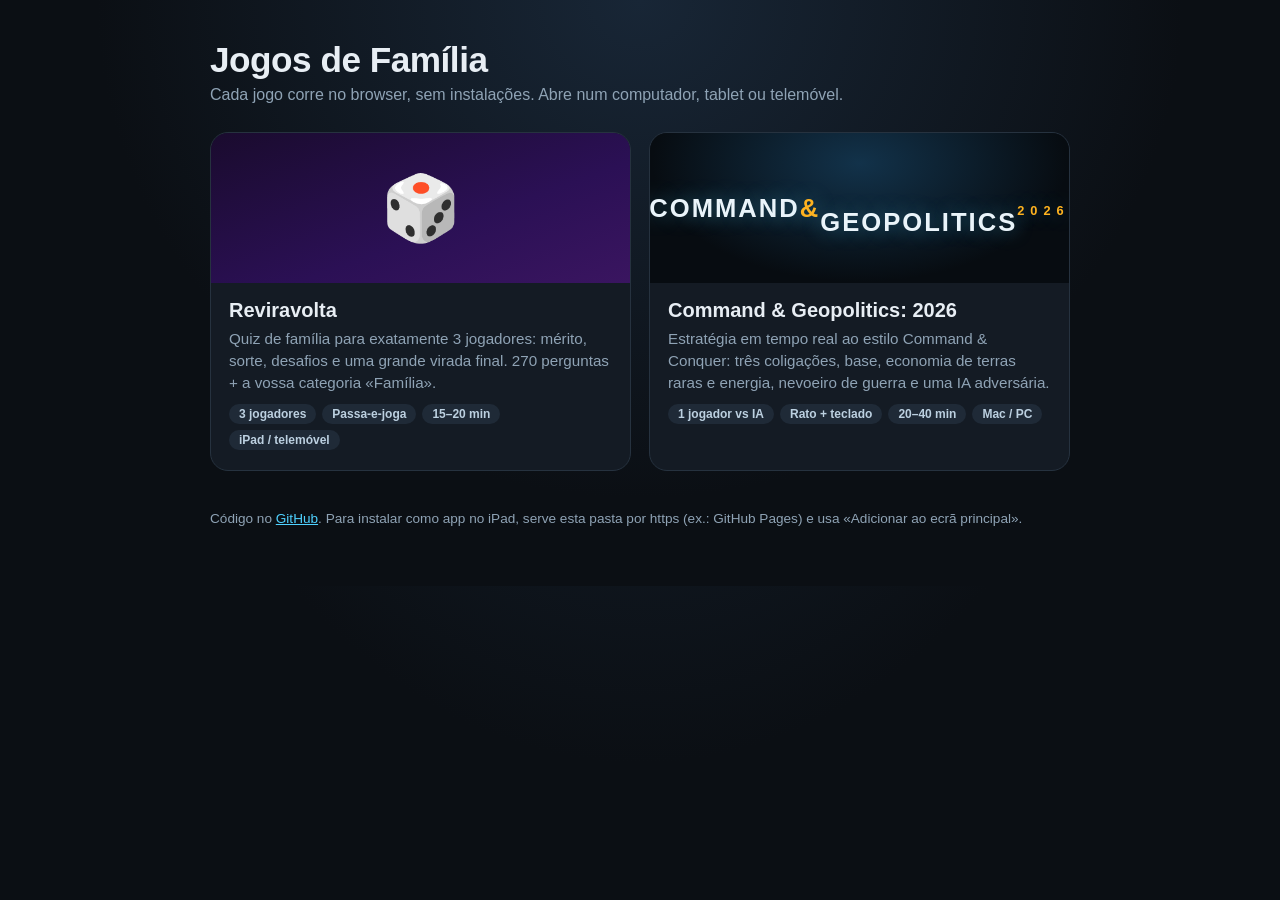
==== commit f52103ce: "Add "Command & Geopolitics: 2026" RTS game and turn the repo into a games hub New game in command-20" ====
--- a/index.html
+++ b/index.html
@@ -2,958 +2,58 @@
 <html lang="pt-PT">
 <head>
 <meta charset="UTF-8">
-<meta name="viewport" content="width=device-width, initial-scale=1.0, maximum-scale=1.0, user-scalable=no">
-<title>Reviravolta — Jogo de Quiz para 3 Jogadores</title>
+<meta name="viewport" content="width=device-width, initial-scale=1.0, viewport-fit=cover">
+<title>Jogos de Família</title>
+<meta name="theme-color" content="#0b0f14">
+<link rel="icon" href="icon-192.png">
+<link rel="apple-touch-icon" href="icon-180.png">
 <style>
-  :root{
-    --bg1:#1a0b2e; --bg2:#2b1055; --accent:#ff2e88; --accent2:#7b2ff7;
-    --gold:#ffcc33; --green:#20e37a; --red:#ff4d6d; --ink:#f5f0ff; --muted:#b9a7e0;
-    --card:#2a1a4a; --card2:#38235f;
-  }
-  *{box-sizing:border-box; -webkit-tap-highlight-color:transparent}
-  html,body{margin:0;padding:0;height:100%}
-  body{
-    font-family:"Segoe UI",system-ui,-apple-system,sans-serif;
-    background:linear-gradient(160deg,var(--bg1),var(--bg2) 60%,#3a1560);
-    color:var(--ink); min-height:100vh; overflow-x:hidden;
-  }
-  #app{max-width:520px;margin:0 auto;padding:16px 16px 40px;min-height:100vh;display:flex;flex-direction:column}
-  h1{font-size:2.4rem;margin:.2em 0;text-align:center;
-     background:linear-gradient(90deg,var(--gold),var(--accent),var(--accent2));
-     -webkit-background-clip:text;background-clip:text;color:transparent;font-weight:900;letter-spacing:-1px}
-  h2{font-size:1.5rem;margin:.3em 0;text-align:center}
-  p.sub{text-align:center;color:var(--muted);margin:.2em 0 1em}
-  .btn{display:block;width:100%;padding:16px;margin:8px 0;border:none;border-radius:16px;
-       font-size:1.1rem;font-weight:700;cursor:pointer;color:#fff;
-       background:linear-gradient(135deg,var(--accent2),var(--accent));
-       box-shadow:0 6px 0 #4a1a8a, 0 8px 20px rgba(0,0,0,.4);transition:transform .06s, box-shadow .06s}
-  .btn:active{transform:translateY(4px);box-shadow:0 2px 0 #4a1a8a}
-  .btn.ghost{background:var(--card);box-shadow:0 6px 0 #1c1030}
-  .btn.ghost:active{box-shadow:0 2px 0 #1c1030}
-  .btn.gold{background:linear-gradient(135deg,#ffb300,var(--gold));color:#3a1560;box-shadow:0 6px 0 #a97a00}
-  .btn.gold:active{box-shadow:0 2px 0 #a97a00}
-  .btn.green{background:linear-gradient(135deg,#0f9d58,var(--green));box-shadow:0 6px 0 #0a6b3c}
-  .btn.red{background:linear-gradient(135deg,#c9184a,var(--red));box-shadow:0 6px 0 #7a0f2c}
-  .btn:disabled{opacity:.35;cursor:default}
-  .grid2{display:grid;grid-template-columns:1fr 1fr;gap:8px}
-  .card{background:var(--card);border-radius:20px;padding:18px;margin:10px 0;box-shadow:inset 0 0 0 1px rgba(255,255,255,.06)}
-  input[type=text]{width:100%;padding:14px;border-radius:12px;border:2px solid var(--accent2);
-     background:#1c1030;color:var(--ink);font-size:1.1rem;margin:6px 0}
-  .scorebar{display:flex;gap:6px;margin:10px 0}
-  .scorebar .p{flex:1;background:var(--card);border-radius:12px;padding:8px 6px;text-align:center;position:relative;overflow:hidden}
-  .scorebar .p.lead{outline:2px solid var(--gold)}
-  .scorebar .p.last{outline:2px solid var(--accent)}
-  .scorebar .nm{font-size:.82rem;color:var(--muted);white-space:nowrap;overflow:hidden;text-overflow:ellipsis}
-  .scorebar .sc{font-size:1.5rem;font-weight:900}
-  .tag{display:inline-block;background:var(--accent2);color:#fff;border-radius:999px;padding:3px 12px;font-size:.8rem;font-weight:700;margin:4px 2px}
-  .tag.gold{background:var(--gold);color:#3a1560}
-  .tag.pink{background:var(--accent)}
-  .center{text-align:center}
-  .big{font-size:1.3rem}
-  .spacer{flex:1}
-  .qbox{font-size:1.35rem;font-weight:700;text-align:center;margin:12px 0 6px;line-height:1.35}
-  .luck{animation:pop .5s ease}
-  @keyframes pop{0%{transform:scale(.3) rotate(-12deg);opacity:0}70%{transform:scale(1.08) rotate(3deg)}100%{transform:scale(1) rotate(0);opacity:1}}
-  .luckcard{background:linear-gradient(135deg,#ffcc33,#ff2e88 60%,#7b2ff7);border-radius:24px;padding:26px;text-align:center;color:#fff;box-shadow:0 10px 30px rgba(0,0,0,.5)}
-  .luckcard .ico{font-size:4rem}
-  .luckcard .t{font-size:1.6rem;font-weight:900;margin:6px 0}
-  .timer{font-size:3.5rem;font-weight:900;text-align:center;color:var(--gold)}
-  .reveal-ok{color:var(--green)} .reveal-no{color:var(--red)}
-  .fade{animation:fade .35s ease}
-  @keyframes fade{from{opacity:0;transform:translateY(10px)}to{opacity:1;transform:none}}
-  .cover{background:var(--card2);border-radius:24px;padding:40px 20px;text-align:center}
-  .cover .ico{font-size:3.5rem}
-  small.hint{display:block;text-align:center;color:var(--muted);margin-top:8px}
-  .roundhdr{text-align:center;color:var(--muted);font-weight:700;letter-spacing:1px;text-transform:uppercase;font-size:.8rem;margin-top:4px}
-  .confetti{position:fixed;top:-10px;width:10px;height:16px;opacity:.9;z-index:99;animation:fall linear forwards}
-  @keyframes fall{to{transform:translateY(110vh) rotate(720deg);opacity:0}}
-  /* som */
-  #muteBtn{position:fixed;top:10px;right:10px;z-index:100;width:44px;height:44px;border:none;border-radius:50%;
-     background:var(--card2);color:#fff;font-size:1.2rem;cursor:pointer;box-shadow:0 3px 10px rgba(0,0,0,.4)}
-  /* animações de resposta */
-  .shake{animation:shake .5s}
-  @keyframes shake{10%,90%{transform:translateX(-2px)}20%,80%{transform:translateX(4px)}30%,50%,70%{transform:translateX(-8px)}40%,60%{transform:translateX(8px)}}
-  .pulse{animation:pulse .5s}
-  @keyframes pulse{0%{transform:scale(1)}40%{transform:scale(1.12)}100%{transform:scale(1)}}
-  .bounce{display:inline-block;animation:bounce 1s ease infinite}
-  @keyframes bounce{0%,100%{transform:translateY(0)}30%{transform:translateY(-12px)}50%{transform:translateY(0)}}
-  /* variação de pontos */
-  .scorebar .p .delta{position:absolute;top:2px;right:6px;font-size:.9rem;font-weight:900;animation:floatUp 1.2s ease forwards}
-  .delta.up{color:var(--green)} .delta.down{color:var(--red)}
-  @keyframes floatUp{0%{opacity:0;transform:translateY(6px)}20%{opacity:1}100%{opacity:0;transform:translateY(-16px)}}
-  .scorebar .p.flash{animation:flashp .7s}
-  @keyframes flashp{0%,100%{background:var(--card)}40%{background:var(--card2)}}
-  /* editor família */
-  .qrow{display:flex;justify-content:space-between;align-items:center;gap:8px;background:var(--card);border-radius:12px;padding:10px 12px;margin:6px 0;text-align:left}
-  .qrow .qx{font-size:.9rem;overflow:hidden;text-overflow:ellipsis;white-space:nowrap;flex:1}
-  .qrow button{border:none;background:var(--red);color:#fff;border-radius:8px;width:32px;height:32px;font-size:1rem;cursor:pointer;flex:none}
-  label.fld{display:block;text-align:left;color:var(--muted);font-size:.8rem;margin:8px 2px 0}
-  .tierpick{display:flex;gap:6px;margin:8px 0}
-  .tierpick button{flex:1;padding:10px;border:none;border-radius:10px;font-weight:700;cursor:pointer;background:var(--card);color:var(--ink);opacity:.5}
-  .tierpick button.sel{opacity:1;outline:2px solid var(--gold)}
+  :root { --bg: #0b0f14; --card: #141b24; --line: #26323f; --ink: #e8eef4; --muted: #8fa3b5; --accent: #4fd1ff; }
+  * { box-sizing: border-box; }
+  html, body { margin: 0; min-height: 100%; background: radial-gradient(ellipse at 50% 0%, #182636, var(--bg) 60%); color: var(--ink); font-family: -apple-system, BlinkMacSystemFont, "Segoe UI", Roboto, sans-serif; }
+  main { max-width: 900px; margin: 0 auto; padding: calc(40px + env(safe-area-inset-top)) 20px 60px; }
+  h1 { font-size: 2.2rem; margin: 0 0 6px; letter-spacing: -0.5px; }
+  p.sub { color: var(--muted); margin: 0 0 28px; }
+  .games { display: grid; grid-template-columns: repeat(auto-fit, minmax(300px, 1fr)); gap: 18px; }
+  a.game { display: block; text-decoration: none; color: inherit; background: var(--card); border: 1px solid var(--line); border-radius: 18px; overflow: hidden; transition: transform .15s, border-color .15s; }
+  a.game:hover { transform: translateY(-3px); border-color: var(--accent); }
+  .art { height: 150px; display: flex; align-items: center; justify-content: center; font-size: 4rem; }
+  .art.quiz { background: linear-gradient(160deg, #1a0b2e, #2b1055 60%, #3a1560); }
+  .art.rts { background: radial-gradient(ellipse at 50% 20%, #12324a, #070c11 70%); font: 900 1.6rem/1.1 sans-serif; letter-spacing: 2px; text-align: center; color: #eaf4fa; text-shadow: 0 0 20px rgba(79,209,255,.4); }
+  .art.rts span { color: #ffb21f; }
+  .art.rts small { display: block; font-size: .8rem; letter-spacing: 6px; color: #ffb21f; margin-top: 6px; }
+  .body { padding: 16px 18px 20px; }
+  .body h2 { margin: 0 0 6px; font-size: 1.25rem; }
+  .body p { margin: 0 0 10px; color: var(--muted); font-size: .95rem; line-height: 1.45; }
+  .tags { display: flex; flex-wrap: wrap; gap: 6px; }
+  .tag { font-size: .75rem; font-weight: 700; padding: 3px 10px; border-radius: 999px; background: #1f2a37; color: #bcd0e0; }
+  footer { margin-top: 40px; color: var(--muted); font-size: .85rem; }
+  footer a { color: var(--accent); }
 </style>
 </head>
 <body>
-<button id="muteBtn" onclick="toggleMute()" title="Som">🔊</button>
-<div id="app"></div>
-<script>
-/* ============================ BANCO DE PERGUNTAS (PT-PT) ============================ */
-/* tier: 1 = Seguro, 2 = Médio, 3 = Difícil. correct = resposta certa; wrong = 3 erradas */
-const BUILTIN_CATS = ["Cultura Geral","História","Ciência","Desporto","Música & Cinema","Portugal & Madeira","Geografia","Natureza & Animais","Comida & Bebida"];
-let CATS = BUILTIN_CATS.slice();
-const CAT_ICON = {"Cultura Geral":"🧠","História":"🏛️","Ciência":"🔬","Desporto":"⚽","Música & Cinema":"🎬","Portugal & Madeira":"🇵🇹","Geografia":"🗺️","Natureza & Animais":"🦁","Comida & Bebida":"🍕","Família":"👨‍👩‍👧"};
-const BANK = {
-"Cultura Geral":{
- 1:[
-  {q:"Quantos lados tem um hexágono?",correct:"6",wrong:["5","7","8"]},
-  {q:"Que cor se obtém ao misturar azul com amarelo?",correct:"Verde",wrong:["Laranja","Roxo","Castanho"]},
-  {q:"Quantos meses do ano têm 31 dias?",correct:"7",wrong:["6","5","8"]},
-  {q:"Quantas horas tem um dia?",correct:"24",wrong:["12","36","48"]},
-  {q:"Qual é o animal conhecido como 'rei da selva'?",correct:"Leão",wrong:["Tigre","Elefante","Urso"]},
-  {q:"Quantas cores tem o arco-íris?",correct:"7",wrong:["5","6","8"]},
-  {q:"Qual é a forma de uma roda?",correct:"Círculo",wrong:["Quadrado","Triângulo","Retângulo"]},
-  {q:"Quantos dedos tem uma mão humana?",correct:"5",wrong:["4","6","10"]},
-  {q:"Qual é o oposto de 'quente'?",correct:"Frio",wrong:["Morno","Tépido","Fresco"]},
-  {q:"Quantos minutos tem uma hora?",correct:"60",wrong:["30","90","100"]}],
- 2:[
-  {q:"Qual é o maior oceano da Terra?",correct:"Pacífico",wrong:["Atlântico","Índico","Ártico"]},
-  {q:"Que metal é líquido à temperatura ambiente?",correct:"Mercúrio",wrong:["Chumbo","Ferro","Alumínio"]},
-  {q:"Qual é o único número primo par?",correct:"2",wrong:["1","4","0"]},
-  {q:"Quantos continentes existem?",correct:"7",wrong:["5","6","8"]},
-  {q:"Qual é o maior planeta do Sistema Solar?",correct:"Júpiter",wrong:["Saturno","Neptuno","Terra"]},
-  {q:"Qual é a capital de França?",correct:"Paris",wrong:["Lyon","Marselha","Nice"]},
-  {q:"Quantos jogadores tem uma equipa de basquetebol em campo?",correct:"5",wrong:["6","7","11"]},
-  {q:"Quantos zeros tem um milhão?",correct:"6",wrong:["3","5","9"]},
-  {q:"Qual é o maior deserto quente do mundo?",correct:"Sara",wrong:["Gobi","Kalahari","Atacama"]},
-  {q:"Qual é a capital de Espanha?",correct:"Madrid",wrong:["Barcelona","Sevilha","Valência"]}],
- 3:[
-  {q:"Qual é a língua mais falada como língua materna no mundo?",correct:"Chinês mandarim",wrong:["Inglês","Espanhol","Hindi"]},
-  {q:"Quantos elementos tem hoje a tabela periódica?",correct:"118",wrong:["108","112","124"]},
-  {q:"Qual destes NÃO é um dos sete pecados capitais?",correct:"Cobardia",wrong:["Gula","Preguiça","Inveja"]},
-  {q:"Qual é a capital da Austrália?",correct:"Camberra",wrong:["Sydney","Melbourne","Perth"]},
-  {q:"Quantos ossos tem aproximadamente o corpo humano adulto?",correct:"206",wrong:["156","306","412"]},
-  {q:"Qual é a moeda oficial do Japão?",correct:"Iene",wrong:["Won","Yuan","Rupia"]},
-  {q:"Quantas cordas tem um violino?",correct:"4",wrong:["5","6","7"]},
-  {q:"Qual é a montanha mais alta do mundo?",correct:"Evereste",wrong:["K2","Mont Blanc","Kilimanjaro"]},
-  {q:"Qual é o menor país do mundo?",correct:"Vaticano",wrong:["Mónaco","Nauru","San Marino"]},
-  {q:"Em que país fica a cidade de Marraquexe?",correct:"Marrocos",wrong:["Egito","Tunísia","Argélia"]}]
-},
-"História":{
- 1:[
-  {q:"Quem descobriu o caminho marítimo para a Índia?",correct:"Vasco da Gama",wrong:["Cristóvão Colombo","Fernão de Magalhães","Pedro Álvares Cabral"]},
-  {q:"Em que continente fica o Egito?",correct:"África",wrong:["Ásia","Europa","América"]},
-  {q:"Em que século vivemos atualmente?",correct:"Século XXI",wrong:["Século XIX","Século XX","Século XXII"]},
-  {q:"Quem 'descobriu' o Brasil em 1500?",correct:"Pedro Álvares Cabral",wrong:["Vasco da Gama","Cristóvão Colombo","Bartolomeu Dias"]},
-  {q:"As pirâmides de Gizé ficam em que país?",correct:"Egito",wrong:["México","Grécia","Iraque"]},
-  {q:"Quem foi o primeiro Presidente dos EUA?",correct:"George Washington",wrong:["Abraham Lincoln","Thomas Jefferson","Benjamin Franklin"]},
-  {q:"Que muro dividiu a Alemanha durante a Guerra Fria?",correct:"Muro de Berlim",wrong:["Muro de Adriano","Grande Muralha","Muro das Lamentações"]},
-  {q:"Os gladiadores lutavam em que civilização antiga?",correct:"Romana",wrong:["Grega","Egípcia","Persa"]},
-  {q:"Que navio famoso se afundou em 1912 ao bater num icebergue?",correct:"Titanic",wrong:["Lusitânia","Bismarck","Mayflower"]},
-  {q:"Em que século (aprox.) foi fundado Portugal?",correct:"Século XII",wrong:["Século X","Século XV","Século XVIII"]}],
- 2:[
-  {q:"Em que ano foi a Revolução dos Cravos?",correct:"1974",wrong:["1910","1926","1986"]},
-  {q:"Quem foi o primeiro homem a pisar a Lua?",correct:"Neil Armstrong",wrong:["Buzz Aldrin","Yuri Gagarin","Michael Collins"]},
-  {q:"Que civilização construiu Machu Picchu?",correct:"Inca",wrong:["Maia","Asteca","Egípcia"]},
-  {q:"Em que ano foi implantada a República em Portugal?",correct:"1910",wrong:["1820","1926","1974"]},
-  {q:"Quem liderou a Alemanha nazi na 2.ª Guerra Mundial?",correct:"Adolf Hitler",wrong:["Benito Mussolini","Josef Estaline","Winston Churchill"]},
-  {q:"Que rainha egípcia se relacionou com César e Marco António?",correct:"Cleópatra",wrong:["Nefertiti","Hatchepsut","Ísis"]},
-  {q:"Quem pintou a Mona Lisa?",correct:"Leonardo da Vinci",wrong:["Miguel Ângelo","Rafael","Botticelli"]},
-  {q:"Em que país começou a Revolução Industrial?",correct:"Inglaterra",wrong:["França","Alemanha","EUA"]},
-  {q:"Qual foi o primeiro rei de Portugal?",correct:"D. Afonso Henriques",wrong:["D. Dinis","D. João I","D. Manuel I"]},
-  {q:"Que país levou o primeiro homem à Lua?",correct:"EUA",wrong:["URSS","China","Reino Unido"]}],
- 3:[
-  {q:"Em que ano terminou a Segunda Guerra Mundial?",correct:"1945",wrong:["1918","1939","1948"]},
-  {q:"Quem era o rei de Portugal aquando do terramoto de 1755?",correct:"D. José I",wrong:["D. João V","D. Manuel I","D. Pedro IV"]},
-  {q:"Que povo inventou a escrita cuneiforme?",correct:"Sumérios",wrong:["Egípcios","Fenícios","Gregos"]},
-  {q:"Em que ano começou a Primeira Guerra Mundial?",correct:"1914",wrong:["1912","1918","1939"]},
-  {q:"Que tratado dividiu o mundo entre Portugal e Espanha em 1494?",correct:"Tratado de Tordesilhas",wrong:["Tratado de Windsor","Paz de Vestefália","Tratado de Utrecht"]},
-  {q:"Que marquês reconstruiu Lisboa após o terramoto de 1755?",correct:"Marquês de Pombal",wrong:["Marquês de Sá","Duque de Saldanha","Conde de Óbidos"]},
-  {q:"Em que ano caiu o Muro de Berlim?",correct:"1989",wrong:["1985","1991","1993"]},
-  {q:"Que império foi liderado por Gengis Khan?",correct:"Mongol",wrong:["Otomano","Persa","Bizantino"]},
-  {q:"Quem escreveu 'Os Lusíadas'?",correct:"Luís de Camões",wrong:["Fernando Pessoa","Eça de Queirós","Gil Vicente"]},
-  {q:"Em que ano se deu a queda do Império Romano do Ocidente?",correct:"476",wrong:["312","1000","1453"]}]
-},
-"Ciência":{
- 1:[
-  {q:"Qual planeta é conhecido como 'planeta vermelho'?",correct:"Marte",wrong:["Vénus","Júpiter","Saturno"]},
-  {q:"Quantas patas tem uma aranha?",correct:"8",wrong:["6","10","4"]},
-  {q:"Que gás as plantas absorvem para a fotossíntese?",correct:"Dióxido de carbono",wrong:["Oxigénio","Hidrogénio","Azoto"]},
-  {q:"Qual é a estrela mais próxima da Terra?",correct:"Sol",wrong:["Lua","Sirius","Polar"]},
-  {q:"Que órgão bombeia o sangue pelo corpo?",correct:"Coração",wrong:["Pulmão","Fígado","Rim"]},
-  {q:"Qual é o estado da água quando congela?",correct:"Sólido",wrong:["Líquido","Gasoso","Plasma"]},
-  {q:"Quantas patas tem um inseto?",correct:"6",wrong:["4","8","10"]},
-  {q:"Qual é o satélite natural da Terra?",correct:"Lua",wrong:["Sol","Marte","Vénus"]},
-  {q:"Que gás respiramos para viver?",correct:"Oxigénio",wrong:["Azoto","Hélio","Dióxido de carbono"]},
-  {q:"De que cor é a clorofila das plantas?",correct:"Verde",wrong:["Vermelha","Azul","Amarela"]}],
- 2:[
-  {q:"Qual é o osso mais comprido do corpo humano?",correct:"Fémur",wrong:["Tíbia","Úmero","Coluna"]},
-  {q:"Qual é o símbolo químico do ouro?",correct:"Au",wrong:["Ag","Or","Go"]},
-  {q:"Quantos corações tem um polvo?",correct:"3",wrong:["1","2","4"]},
-  {q:"Qual é o planeta mais próximo do Sol?",correct:"Mercúrio",wrong:["Vénus","Terra","Marte"]},
-  {q:"Qual é o maior órgão do corpo humano?",correct:"Pele",wrong:["Fígado","Pulmão","Intestino"]},
-  {q:"Qual é o gás mais abundante na atmosfera terrestre?",correct:"Azoto",wrong:["Oxigénio","Dióxido de carbono","Hidrogénio"]},
-  {q:"Que cientista formulou as leis da gravidade (a maçã)?",correct:"Isaac Newton",wrong:["Albert Einstein","Galileu","Charles Darwin"]},
-  {q:"Qual é a fórmula química da água?",correct:"H₂O",wrong:["CO₂","O₂","H₂O₂"]},
-  {q:"Quantos dentes tem um adulto humano (com sisos)?",correct:"32",wrong:["28","24","36"]},
-  {q:"Qual é o animal terrestre mais rápido?",correct:"Chita",wrong:["Leão","Cavalo","Antílope"]}],
- 3:[
-  {q:"Qual planeta tem o maior número de luas conhecidas?",correct:"Saturno",wrong:["Júpiter","Neptuno","Úrano"]},
-  {q:"Que cientista propôs a Teoria da Relatividade?",correct:"Albert Einstein",wrong:["Isaac Newton","Niels Bohr","Galileu"]},
-  {q:"Qual é aproximadamente a velocidade da luz no vácuo?",correct:"300 000 km/s",wrong:["30 000 km/s","3 000 km/s","3 milhões km/s"]},
-  {q:"Qual é o metal mais abundante na crosta terrestre?",correct:"Alumínio",wrong:["Ferro","Ouro","Cobre"]},
-  {q:"Qual partícula tem carga negativa no átomo?",correct:"Eletrão",wrong:["Protão","Neutrão","Fotão"]},
-  {q:"Quem formulou a teoria da evolução das espécies?",correct:"Charles Darwin",wrong:["Gregor Mendel","Lamarck","Louis Pasteur"]},
-  {q:"Qual é a unidade de força no Sistema Internacional?",correct:"Newton",wrong:["Joule","Watt","Pascal"]},
-  {q:"Qual é o elemento químico mais leve?",correct:"Hidrogénio",wrong:["Hélio","Lítio","Oxigénio"]},
-  {q:"Quantos cromossomas tem uma célula humana normal?",correct:"46",wrong:["23","44","48"]},
-  {q:"Qual é o osso mais pequeno do corpo humano (no ouvido)?",correct:"Estribo",wrong:["Fémur","Rótula","Costela"]}]
-},
-"Desporto":{
- 1:[
-  {q:"Quantos jogadores tem uma equipa de futebol em campo?",correct:"11",wrong:["10","9","12"]},
-  {q:"Em que desporto se disputa o torneio de Wimbledon?",correct:"Ténis",wrong:["Golfe","Ciclismo","Natação"]},
-  {q:"De que país é Cristiano Ronaldo?",correct:"Portugal",wrong:["Espanha","Brasil","Argentina"]},
-  {q:"Com que parte do corpo um jogador de campo NÃO pode tocar na bola no futebol?",correct:"Mãos",wrong:["Pés","Cabeça","Peito"]},
-  {q:"Quantos anéis tem o símbolo olímpico?",correct:"5",wrong:["3","4","6"]},
-  {q:"Que desporto usa uma tabela, um cesto e uma bola laranja?",correct:"Basquetebol",wrong:["Andebol","Voleibol","Ténis"]},
-  {q:"Quantos jogadores tem uma equipa de voleibol em campo?",correct:"6",wrong:["5","7","11"]},
-  {q:"De que cor é o cartão que expulsa um jogador no futebol?",correct:"Vermelho",wrong:["Amarelo","Azul","Verde"]},
-  {q:"Em que desporto se faz um 'strike' derrubando pinos?",correct:"Bowling",wrong:["Ténis","Golfe","Boxe"]},
-  {q:"Em que desporto se marca um 'golo'?",correct:"Futebol",wrong:["Ténis","Golfe","Xadrez"]}],
- 2:[
-  {q:"De quantos em quantos anos se realizam os Jogos Olímpicos de Verão?",correct:"4",wrong:["2","3","5"]},
-  {q:"Que seleção venceu o Campeonato do Mundo de Futebol de 2022?",correct:"Argentina",wrong:["França","Brasil","Alemanha"]},
-  {q:"Quantos pontos vale um 'try' no râguebi?",correct:"5",wrong:["3","6","7"]},
-  {q:"Em que país nasceu o desporto do sumo?",correct:"Japão",wrong:["China","Coreia","Mongólia"]},
-  {q:"Quantos buracos tem um campo de golfe padrão?",correct:"18",wrong:["9","12","24"]},
-  {q:"Que clube português é conhecido como 'as águias'?",correct:"Benfica",wrong:["FC Porto","Sporting","Braga"]},
-  {q:"Qual é a distância aproximada de uma maratona?",correct:"42 km",wrong:["21 km","50 km","100 km"]},
-  {q:"Que país organizou o Campeonato do Mundo de Futebol de 2014?",correct:"Brasil",wrong:["Rússia","Alemanha","África do Sul"]},
-  {q:"Em que desporto brilhou Michael Jordan?",correct:"Basquetebol",wrong:["Basebol","Futebol americano","Ténis"]},
-  {q:"Que clube português é conhecido como 'os dragões'?",correct:"FC Porto",wrong:["Benfica","Sporting","Vitória"]}],
- 3:[
-  {q:"Em que cidade se realizaram os Jogos Olímpicos de 2016?",correct:"Rio de Janeiro",wrong:["Londres","Tóquio","Pequim"]},
-  {q:"Em que ano venceu Portugal o Campeonato da Europa de Futebol?",correct:"2016",wrong:["2004","2012","2020"]},
-  {q:"Que piloto partilha o recorde de mais títulos mundiais de Fórmula 1?",correct:"Lewis Hamilton",wrong:["Ayrton Senna","Sebastian Vettel","Alain Prost"]},
-  {q:"Quantas Bolas de Ouro tinha Lionel Messi até 2023 (recorde)?",correct:"8",wrong:["5","6","7"]},
-  {q:"Que seleção venceu mais Campeonatos do Mundo de Futebol?",correct:"Brasil",wrong:["Alemanha","Itália","Argentina"]},
-  {q:"Em que ano ganhou o FC Porto a Liga dos Campeões com Mourinho?",correct:"2004",wrong:["1987","2011","2000"]},
-  {q:"Quem detém o recorde mundial dos 100 metros masculinos?",correct:"Usain Bolt",wrong:["Carl Lewis","Justin Gatlin","Asafa Powell"]},
-  {q:"Em que desporto se disputa a Taça Stanley?",correct:"Hóquei no gelo",wrong:["Basquetebol","Basebol","Râguebi"]},
-  {q:"Quantos jogadores tem uma equipa de râguebi (union) em campo?",correct:"15",wrong:["11","13","7"]},
-  {q:"Que tenista tem o recorde de mais títulos de Grand Slam masculinos?",correct:"Novak Djokovic",wrong:["Rafael Nadal","Roger Federer","Pete Sampras"]}]
-},
-"Música & Cinema":{
- 1:[
-  {q:"Que banda britânica ficou conhecida como os 'Fab Four' de Liverpool?",correct:"The Beatles",wrong:["The Rolling Stones","Queen","Oasis"]},
-  {q:"Em que filme aparece a personagem 'Simba'?",correct:"O Rei Leão",wrong:["Madagáscar","Kung Fu Panda","Zootrópolis"]},
-  {q:"Quantas cordas tem uma guitarra clássica normal?",correct:"6",wrong:["4","5","7"]},
-  {q:"Que boneco de neve aparece no filme 'Frozen'?",correct:"Olaf",wrong:["Sven","Kristoff","Elsa"]},
-  {q:"Qual instrumento tem teclas pretas e brancas?",correct:"Piano",wrong:["Guitarra","Violino","Flauta"]},
-  {q:"Que super-herói lança teias e trepa paredes?",correct:"Homem-Aranha",wrong:["Batman","Super-Homem","Hulk"]},
-  {q:"De que cor é o Hulk?",correct:"Verde",wrong:["Azul","Vermelho","Amarelo"]},
-  {q:"Que filme tem brinquedos que ganham vida, com o Woody?",correct:"Toy Story",wrong:["Cars","Shrek","Nemo"]},
-  {q:"Quantas notas musicais básicas existem (dó a si)?",correct:"7",wrong:["5","6","8"]},
-  {q:"Que instrumento pequeno se toca com um arco e tem 4 cordas?",correct:"Violino",wrong:["Piano","Bateria","Trompete"]}],
- 2:[
-  {q:"Quem realizou o filme 'Titanic' (1997)?",correct:"James Cameron",wrong:["Steven Spielberg","Christopher Nolan","Martin Scorsese"]},
-  {q:"Que artista português venceu a Eurovisão em 2017?",correct:"Salvador Sobral",wrong:["Luísa Sobral","Rui Veloso","D.A.M.A."]},
-  {q:"Que banda gravou o álbum 'The Dark Side of the Moon'?",correct:"Pink Floyd",wrong:["Led Zeppelin","The Who","Queen"]},
-  {q:"Qual é o nome do mago protagonista da saga de J.K. Rowling?",correct:"Harry Potter",wrong:["Gandalf","Merlin","Frodo"]},
-  {q:"Que cantora é conhecida como 'Rainha da Pop'?",correct:"Madonna",wrong:["Beyoncé","Adele","Rihanna"]},
-  {q:"Em que saga de filmes aparece Darth Vader?",correct:"Star Wars",wrong:["Star Trek","Matrix","Avatar"]},
-  {q:"Que instrumento tocava Jimi Hendrix de forma lendária?",correct:"Guitarra",wrong:["Bateria","Piano","Saxofone"]},
-  {q:"Quem interpretou Jack Sparrow em 'Piratas das Caraíbas'?",correct:"Johnny Depp",wrong:["Orlando Bloom","Brad Pitt","Tom Cruise"]},
-  {q:"Qual é a banda britânica dos irmãos Gallagher (anos 90)?",correct:"Oasis",wrong:["Blur","Radiohead","Coldplay"]},
-  {q:"Em que país nasceu o género musical 'reggae'?",correct:"Jamaica",wrong:["Cuba","Brasil","EUA"]}],
- 3:[
-  {q:"Que filme sul-coreano venceu o Óscar de Melhor Filme (2020)?",correct:"Parasitas",wrong:["1917","Joker","Ford v Ferrari"]},
-  {q:"Que compositor era surdo e compôs a 9.ª Sinfonia?",correct:"Beethoven",wrong:["Mozart","Bach","Chopin"]},
-  {q:"Quem compôs a banda sonora de 'Star Wars'?",correct:"John Williams",wrong:["Hans Zimmer","Ennio Morricone","Danny Elfman"]},
-  {q:"Que filme com Leonardo DiCaprio venceu o Óscar de Melhor Filme em 1998?",correct:"Titanic",wrong:["Braveheart","Gladiador","Forrest Gump"]},
-  {q:"Qual banda tinha o vocalista Freddie Mercury?",correct:"Queen",wrong:["The Beatles","The Rolling Stones","U2"]},
-  {q:"Que realizador dirigiu 'Pulp Fiction'?",correct:"Quentin Tarantino",wrong:["Martin Scorsese","Francis Ford Coppola","Steven Spielberg"]},
-  {q:"Em que ano estreou o primeiro filme 'Star Wars'?",correct:"1977",wrong:["1980","1983","1972"]},
-  {q:"Qual foi o álbum mais vendido de sempre, de Michael Jackson?",correct:"Thriller",wrong:["Bad","Off the Wall","Dangerous"]},
-  {q:"Que atriz interpretou Hermione em 'Harry Potter'?",correct:"Emma Watson",wrong:["Emma Stone","Keira Knightley","Natalie Portman"]},
-  {q:"Que compositor austríaco compôs 'A Flauta Mágica'?",correct:"Mozart",wrong:["Beethoven","Haydn","Schubert"]}]
-},
-"Portugal & Madeira":{
- 1:[
-  {q:"Qual é a capital de Portugal?",correct:"Lisboa",wrong:["Porto","Funchal","Coimbra"]},
-  {q:"Como se chama a capital da Madeira?",correct:"Funchal",wrong:["Câmara de Lobos","Machico","Santana"]},
-  {q:"Qual é o vinho generoso famoso da ilha da Madeira?",correct:"Vinho Madeira",wrong:["Vinho do Porto","Vinho Verde","Moscatel"]},
-  {q:"Que fruto tropical amarelo é a Madeira famosa por produzir?",correct:"Banana",wrong:["Maçã","Laranja","Uva"]},
-  {q:"De que cores é a bandeira de Portugal?",correct:"Verde e vermelho",wrong:["Azul e branco","Vermelho e amarelo","Verde e branco"]},
-  {q:"Em que rio fica a cidade do Porto?",correct:"Douro",wrong:["Tejo","Mondego","Minho"]},
-  {q:"Que oceano banha a ilha da Madeira?",correct:"Atlântico",wrong:["Pacífico","Índico","Mediterrâneo"]},
-  {q:"Qual é o símbolo de barro colorido famoso de Portugal?",correct:"Galo de Barcelos",wrong:["Touro","Cavalo","Águia"]},
-  {q:"Qual é a moeda usada em Portugal?",correct:"Euro",wrong:["Escudo","Libra","Dólar"]},
-  {q:"A Madeira é uma ilha ou um continente?",correct:"Ilha",wrong:["Continente","Península","Lago"]}],
- 2:[
-  {q:"Qual é o ponto mais alto da ilha da Madeira?",correct:"Pico Ruivo",wrong:["Pico do Areeiro","Torre","Pico da Vara"]},
-  {q:"Que rio passa em Lisboa?",correct:"Tejo",wrong:["Douro","Mondego","Guadiana"]},
-  {q:"Qual é o ponto mais alto de Portugal continental?",correct:"Torre (Serra da Estrela)",wrong:["Pico Ruivo","Foia","Marão"]},
-  {q:"Que ponte de Lisboa se parece com a Golden Gate de São Francisco?",correct:"Ponte 25 de Abril",wrong:["Ponte Vasco da Gama","Ponte D. Luís I","Ponte da Arrábida"]},
-  {q:"Qual é o outro arquipélago português além da Madeira?",correct:"Açores",wrong:["Canárias","Cabo Verde","Baleares"]},
-  {q:"Que peixe salgado é a base de muitos pratos típicos portugueses?",correct:"Bacalhau",wrong:["Sardinha","Polvo","Atum"]},
-  {q:"Qual é a segunda maior cidade de Portugal?",correct:"Porto",wrong:["Braga","Coimbra","Faro"]},
-  {q:"Que ilha do arquipélago da Madeira é famosa pela praia de areia dourada?",correct:"Porto Santo",wrong:["Desertas","Selvagens","Corvo"]},
-  {q:"Que futebolista madeirense é considerado dos melhores do mundo?",correct:"Cristiano Ronaldo",wrong:["Luís Figo","Eusébio","Rui Costa"]},
-  {q:"Que transporte tradicional desce o Monte, no Funchal, em cestos de vime?",correct:"Carros de cesto",wrong:["Elétrico","Teleférico","Comboio"]}],
- 3:[
-  {q:"Em que ano foi oficialmente descoberta a ilha da Madeira pelos portugueses?",correct:"1419",wrong:["1415","1425","1434"]},
-  {q:"Como se chama o bolo tradicional da Madeira feito com mel de cana?",correct:"Bolo de mel",wrong:["Broa","Malasada","Queijada"]},
-  {q:"Qual é o bordado tradicional da Madeira, famoso internacionalmente?",correct:"Bordado da Madeira",wrong:["Renda de bilros","Tapete de Arraiolos","Crochet"]},
-  {q:"Que navegador chegou à Madeira em 1419?",correct:"João Gonçalves Zarco",wrong:["Vasco da Gama","Bartolomeu Dias","Fernão de Magalhães"]},
-  {q:"Qual é a levada mais famosa para caminhadas na Madeira?",correct:"Levada das 25 Fontes",wrong:["Levada do Rei","Vereda do Areeiro","Levada Nova"]},
-  {q:"Em que ano se tornou a Madeira uma Região Autónoma?",correct:"1976",wrong:["1910","1974","1986"]},
-  {q:"Que escritor português escreveu 'Mensagem' e o 'Livro do Desassossego'?",correct:"Fernando Pessoa",wrong:["Eça de Queirós","Luís de Camões","José Saramago"]},
-  {q:"Que português ganhou o Prémio Nobel da Literatura em 1998?",correct:"José Saramago",wrong:["Fernando Pessoa","Eça de Queirós","Miguel Torga"]},
-  {q:"Em que pau é tradicionalmente servida a espetada madeirense?",correct:"Loureiro",wrong:["Alecrim","Oliveira","Pinheiro"]},
-  {q:"Qual é a dança e música tradicional do folclore madeirense?",correct:"Bailinho da Madeira",wrong:["Corridinho","Vira","Fandango"]}]
-},
-"Geografia":{
- 1:[
-  {q:"Em que continente fica Portugal?",correct:"Europa",wrong:["Ásia","África","América"]},
-  {q:"Qual é o maior país do mundo em área?",correct:"Rússia",wrong:["China","Canadá","EUA"]},
-  {q:"Em que continente fica o deserto do Sara?",correct:"África",wrong:["Ásia","Europa","Oceânia"]},
-  {q:"Qual é a capital de Itália?",correct:"Roma",wrong:["Milão","Veneza","Nápoles"]},
-  {q:"Qual é o oceano entre a Europa e a América?",correct:"Atlântico",wrong:["Pacífico","Índico","Ártico"]},
-  {q:"Que país tem a forma de uma bota?",correct:"Itália",wrong:["Espanha","Grécia","Portugal"]},
-  {q:"Qual é a capital de Inglaterra?",correct:"Londres",wrong:["Manchester","Liverpool","Oxford"]},
-  {q:"Em que continente fica o Brasil?",correct:"América do Sul",wrong:["África","Europa","Ásia"]},
-  {q:"Qual é o país vizinho de Portugal?",correct:"Espanha",wrong:["França","Marrocos","Itália"]},
-  {q:"Qual é a maior floresta tropical do mundo?",correct:"Amazónia",wrong:["Congo","Bornéu","Taiga"]}],
- 2:[
-  {q:"Qual é o rio mais longo de África?",correct:"Nilo",wrong:["Congo","Níger","Zambeze"]},
-  {q:"Qual é a capital do Japão?",correct:"Tóquio",wrong:["Osaka","Quioto","Nagoya"]},
-  {q:"Qual era o país mais populoso do mundo em 2023?",correct:"Índia",wrong:["China","EUA","Indonésia"]},
-  {q:"Em que país fica a Torre Eiffel?",correct:"França",wrong:["Itália","Bélgica","Reino Unido"]},
-  {q:"Qual é a maior massa de gelo e o maior deserto frio do mundo?",correct:"Antártida",wrong:["Sara","Gobi","Gronelândia"]},
-  {q:"Qual é a cordilheira mais longa do mundo?",correct:"Andes",wrong:["Himalaias","Alpes","Montanhas Rochosas"]},
-  {q:"Que estreito separa a Europa de África junto a Gibraltar?",correct:"Estreito de Gibraltar",wrong:["Bósforo","Canal da Mancha","Dardanelos"]},
-  {q:"Qual é a capital dos Estados Unidos?",correct:"Washington D.C.",wrong:["Nova Iorque","Los Angeles","Chicago"]},
-  {q:"Qual é o maior país da América do Sul?",correct:"Brasil",wrong:["Argentina","Peru","Colômbia"]},
-  {q:"Qual é a capital da Grécia?",correct:"Atenas",wrong:["Esparta","Salónica","Creta"]}],
- 3:[
-  {q:"Qual é a capital do Canadá?",correct:"Otava",wrong:["Toronto","Vancouver","Montreal"]},
-  {q:"Qual é o rio mais longo da Europa?",correct:"Volga",wrong:["Danúbio","Reno","Douro"]},
-  {q:"Qual é o lago de água doce mais profundo do mundo?",correct:"Baical",wrong:["Superior","Vitória","Tanganica"]},
-  {q:"Qual é o ponto mais baixo da superfície terrestre?",correct:"Mar Morto",wrong:["Mar Cáspio","Mar Negro","Mar Vermelho"]},
-  {q:"Qual é a capital da Rússia?",correct:"Moscovo",wrong:["São Petersburgo","Kiev","Minsk"]},
-  {q:"Qual é a montanha mais alta de África?",correct:"Kilimanjaro",wrong:["Monte Quénia","Atlas","Elbrus"]},
-  {q:"Que canal liga o Mediterrâneo ao Mar Vermelho?",correct:"Canal do Suez",wrong:["Canal do Panamá","Canal da Mancha","Canal de Corinto"]},
-  {q:"Qual é o país mais pequeno da América do Sul?",correct:"Suriname",wrong:["Uruguai","Guiana","Equador"]},
-  {q:"Qual é o maior arquipélago do mundo em número de ilhas?",correct:"Indonésia",wrong:["Filipinas","Japão","Grécia"]},
-  {q:"Qual é a capital da China?",correct:"Pequim",wrong:["Xangai","Hong Kong","Cantão"]}]
-},
-"Natureza & Animais":{
- 1:[
-  {q:"Qual é o maior animal terrestre?",correct:"Elefante",wrong:["Girafa","Rinoceronte","Hipopótamo"]},
-  {q:"Que animal faz 'muu'?",correct:"Vaca",wrong:["Cão","Gato","Ovelha"]},
-  {q:"Qual é a maior ave de África, que não voa?",correct:"Avestruz",wrong:["Pinguim","Águia","Pombo"]},
-  {q:"Qual animal é o 'melhor amigo do homem'?",correct:"Cão",wrong:["Gato","Cavalo","Peixe"]},
-  {q:"De que cor é normalmente uma cenoura?",correct:"Laranja",wrong:["Verde","Vermelho","Roxo"]},
-  {q:"Que animal marinho é conhecido pelos seus 8 tentáculos?",correct:"Polvo",wrong:["Golfinho","Tubarão","Baleia"]},
-  {q:"Que inseto produz mel?",correct:"Abelha",wrong:["Formiga","Mosca","Aranha"]},
-  {q:"Que animal tem uma tromba comprida?",correct:"Elefante",wrong:["Girafa","Zebra","Leão"]},
-  {q:"Qual destes é um réptil?",correct:"Cobra",wrong:["Sapo","Golfinho","Morcego"]},
-  {q:"Que animal muda de cor para se camuflar?",correct:"Camaleão",wrong:["Papagaio","Coelho","Esquilo"]}],
- 2:[
-  {q:"Qual é o maior animal do mundo, que vive no oceano?",correct:"Baleia-azul",wrong:["Elefante","Tubarão-baleia","Cachalote"]},
-  {q:"Quantas patas tem um caranguejo?",correct:"10",wrong:["8","6","12"]},
-  {q:"Que ave é símbolo da paz?",correct:"Pomba",wrong:["Águia","Coruja","Gaivota"]},
-  {q:"Qual é o animal mais alto do mundo?",correct:"Girafa",wrong:["Elefante","Avestruz","Camelo"]},
-  {q:"Qual é o único mamífero que voa?",correct:"Morcego",wrong:["Esquilo-voador","Pinguim","Coruja"]},
-  {q:"Que animal costuma hibernar durante o inverno?",correct:"Urso",wrong:["Leão","Lobo","Raposa"]},
-  {q:"Que árvore dá bolotas?",correct:"Carvalho",wrong:["Pinheiro","Oliveira","Faia"]},
-  {q:"Qual é o maior felino do mundo?",correct:"Tigre",wrong:["Leão","Leopardo","Jaguar"]},
-  {q:"Qual peixe é considerado o mais rápido do oceano?",correct:"Peixe-vela",wrong:["Golfinho","Atum","Tubarão"]},
-  {q:"Que animal é conhecido por ser o mais lento, vivendo nas árvores?",correct:"Preguiça",wrong:["Coala","Tartaruga","Panda"]}],
- 3:[
-  {q:"Qual é o animal com a mordida mais forte do reino animal?",correct:"Crocodilo",wrong:["Tubarão","Leão","Hipopótamo"]},
-  {q:"Qual é a maior espécie de pinguim?",correct:"Pinguim-imperador",wrong:["Pinguim-rei","Pinguim-gentoo","Pinguim-africano"]},
-  {q:"Que animal tem o mesmo número de vértebras no pescoço que o humano (7)?",correct:"Girafa",wrong:["Cobra","Cisne","Avestruz"]},
-  {q:"Qual é a ave que põe o maior ovo do mundo?",correct:"Avestruz",wrong:["Águia","Emu","Pinguim"]},
-  {q:"Como se chama a fase da borboleta entre a lagarta e o voo?",correct:"Crisálida",wrong:["Girino","Ninho","Semente"]},
-  {q:"Qual é o maior réptil vivo do mundo?",correct:"Crocodilo-de-água-salgada",wrong:["Píton","Dragão-de-Komodo","Jacaré"]},
-  {q:"Que animal 'dorme' com apenas metade do cérebro de cada vez?",correct:"Golfinho",wrong:["Gato","Coruja","Preguiça"]},
-  {q:"Qual é a planta que cresce mais depressa no mundo?",correct:"Bambu",wrong:["Girassol","Trepadeira","Eucalipto"]},
-  {q:"Que animal australiano carrega a cria numa bolsa?",correct:"Canguru",wrong:["Coala","Ornitorrinco","Wombat"]},
-  {q:"Quantos 'corações' (arcos aórticos) tem uma minhoca?",correct:"5",wrong:["1","3","10"]}]
-},
-"Comida & Bebida":{
- 1:[
-  {q:"De que fruta se faz o vinho?",correct:"Uva",wrong:["Maçã","Laranja","Pera"]},
-  {q:"Qual é o ingrediente principal do pão?",correct:"Farinha",wrong:["Açúcar","Sal","Ovo"]},
-  {q:"Que bebida quente é feita de grãos torrados e dá energia de manhã?",correct:"Café",wrong:["Chá","Leite","Sumo"]},
-  {q:"De que animal vem o leite mais consumido?",correct:"Vaca",wrong:["Cabra","Ovelha","Búfalo"]},
-  {q:"De que cor é uma banana madura?",correct:"Amarela",wrong:["Verde","Vermelha","Azul"]},
-  {q:"Que fruta pequena e vermelha, com caroço, é típica do verão?",correct:"Cereja",wrong:["Uva","Ameixa","Morango"]},
-  {q:"Qual destes é um doce?",correct:"Bolo",wrong:["Alface","Cenoura","Batata"]},
-  {q:"De que é feito o guacamole?",correct:"Abacate",wrong:["Tomate","Banana","Pepino"]},
-  {q:"Que massa italiana é comprida e fina?",correct:"Esparguete",wrong:["Lasanha","Ravioli","Gnocchi"]},
-  {q:"Qual é a base de uma piza?",correct:"Massa",wrong:["Arroz","Batata","Peixe"]}],
- 2:[
-  {q:"De que país é originária a piza?",correct:"Itália",wrong:["França","Grécia","Espanha"]},
-  {q:"Qual é o prato português de bacalhau desfiado com batata palha e ovo?",correct:"Bacalhau à Brás",wrong:["Francesinha","Caldo verde","Cozido"]},
-  {q:"De que país é originário o sushi?",correct:"Japão",wrong:["China","Coreia","Tailândia"]},
-  {q:"Qual é o fruto seco alergénio usado numa manteiga popular?",correct:"Amendoim",wrong:["Noz","Amêndoa","Avelã"]},
-  {q:"Qual é o fruto de que se faz o azeite?",correct:"Azeitona",wrong:["Girassol","Milho","Soja"]},
-  {q:"Que bebida alcoólica é feita de cevada e lúpulo?",correct:"Cerveja",wrong:["Vinho","Vodka","Rum"]},
-  {q:"Qual é a sopa verde típica do norte de Portugal?",correct:"Caldo verde",wrong:["Sopa da pedra","Açorda","Gaspacho"]},
-  {q:"De que país é originário o taco?",correct:"México",wrong:["Espanha","Brasil","Argentina"]},
-  {q:"Qual é a cor da gema de um ovo?",correct:"Amarela",wrong:["Branca","Laranja","Castanha"]},
-  {q:"Que especiaria dá a cor amarela ao caril?",correct:"Curcuma",wrong:["Canela","Pimenta","Cominhos"]}],
- 3:[
-  {q:"A francesinha é um prato típico de que cidade portuguesa?",correct:"Porto",wrong:["Lisboa","Braga","Coimbra"]},
-  {q:"Que queijo azul francês é mundialmente famoso?",correct:"Roquefort",wrong:["Brie","Camembert","Emmental"]},
-  {q:"Qual é o país que mais café produz no mundo?",correct:"Brasil",wrong:["Colômbia","Vietname","Etiópia"]},
-  {q:"Que bebida japonesa é feita de arroz fermentado?",correct:"Saqué",wrong:["Soju","Vodka","Rum"]},
-  {q:"Em que região portuguesa se produz o vinho do Porto?",correct:"Douro",wrong:["Alentejo","Dão","Minho"]},
-  {q:"Que fruta asiática tem espinhos e um cheiro muito intenso?",correct:"Durião",wrong:["Manga","Papaia","Lichia"]},
-  {q:"Qual é a massa italiana em forma de tubo curto?",correct:"Penne",wrong:["Esparguete","Fusilli","Tagliatelle"]},
-  {q:"Que cogumelo raro é conhecido como o 'diamante negro' da cozinha?",correct:"Trufa",wrong:["Shiitake","Portobello","Chanterelle"]},
-  {q:"De que fruto seco é feito tradicionalmente o maçapão?",correct:"Amêndoa",wrong:["Noz","Avelã","Amendoim"]},
-  {q:"Que doce conventual do Algarve é feito de ovos e amêndoa?",correct:"Dom Rodrigo",wrong:["Pastel de nata","Bolo-rei","Queijada"]}]
-}
-};
-
-/* Desafios (avaliados pela família) */
-const DESAFIOS = [
- {t:"Nomeia 5 marcas de carros",d:"Em 15 segundos, cada um tenta. O primeiro a dizer 5 sem repetir ganha."},
- {t:"Alfabeto ao contrário",d:"Diz o alfabeto de Z a A o mais rápido possível. Os outros dois julgam quem foi melhor."},
- {t:"Mímica relâmpago",d:"Escolham um filme em segredo. Um faz mímica em 20s; quem adivinhar primeiro ganha (ou o mímico, se ninguém acertar)."},
- {t:"Faz-nos rir",d:"Tens 20 segundos para fazer rir os outros dois SEM falar. Se conseguires, ganhas."},
- {t:"3 capitais europeias",d:"Em 10 segundos, diz 3 capitais europeias diferentes. Consegues? Ganhas."},
- {t:"Equilíbrio cantante",d:"Fica num pé só e canta o refrão de uma música. Quem aguentar mais tempo ganha."},
- {t:"Imita um animal",d:"Imita um animal à escolha. Os outros dois votam se foi convincente."}
-];
-
-/* Cartas de sorte */
-const LUCK = [
- {ico:"🎁",t:"Presente!",d:"Ganhas 2 pontos já.",fn:s=>{gain(s.answerer,2)}},
- {ico:"🥷",t:"Assalto!",d:"Roubas 2 pontos ao líder.",fn:s=>{let l=leaderIdx(); if(l===s.answerer)l=secondIdx(); if(l>=0){gain(l,-2);gain(s.answerer,2)}}},
- {ico:"🔄",t:"Troca de Destinos!",d:"O 1.º e o último trocam de pontuação.",fn:s=>{const a=leaderIdx(),b=lastIdx(); if(a!==b){const t=S.players[a].score;S.players[a].score=S.players[b].score;S.players[b].score=t}}},
- {ico:"✖️2",t:"Aposta Dobrada!",d:"A tua aposta desta ronda conta a DOBRAR.",fn:s=>{s.multiplier=2}},
- {ico:"🛡️",t:"Escudo!",d:"Se falhares esta ronda, não perdes pontos.",fn:s=>{s.shield=true}},
- {ico:"🚀",t:"Boleia!",d:"O jogador em último recebe 3 pontos.",fn:s=>{gain(lastIdx(),3)}}
-];
-
-/* ============================ SOM (Web Audio, sem ficheiros) ============================ */
-let AC=null, muted=false;
-try{ muted=(localStorage.getItem('rv_mute')==='1'); }catch(e){}
-function ac(){ if(!AC){ try{ AC=new (window.AudioContext||window.webkitAudioContext)(); }catch(e){} } if(AC&&AC.state==='suspended'){ try{AC.resume()}catch(e){} } return AC; }
-function tone(freq,dur,type,vol,delay){
-  const c=ac(); if(!c) return;
-  const o=c.createOscillator(), g=c.createGain();
-  o.type=type||'sine'; o.frequency.value=freq;
-  const t=c.currentTime+(delay||0);
-  g.gain.setValueAtTime(0.0001,t);
-  g.gain.exponentialRampToValueAtTime(vol||0.2,t+0.012);
-  g.gain.exponentialRampToValueAtTime(0.0001,t+dur);
-  o.connect(g); g.connect(c.destination);
-  o.start(t); o.stop(t+dur+0.03);
-}
-function sfx(name){
-  if(muted) return;
-  switch(name){
-    case 'click': tone(320,0.06,'triangle',0.10); break;
-    case 'correct': [523,659,784,1047].forEach((f,i)=>tone(f,0.20,'sine',0.20,i*0.08)); break;
-    case 'wrong': tone(180,0.30,'sawtooth',0.18,0); tone(120,0.42,'sawtooth',0.16,0.06); break;
-    case 'luck': [660,880,1174,1568,2093].forEach((f,i)=>tone(f,0.22,'triangle',0.12,i*0.05)); break;
-    case 'challenge': [440,554,659,880].forEach((f,i)=>tone(f,0.14,'square',0.10,i*0.09)); break;
-    case 'tick': tone(1000,0.04,'square',0.07); break;
-    case 'buzz': tone(90,0.5,'sawtooth',0.2); break;
-    case 'final': tone(160,0.8,'sawtooth',0.10,0); for(let i=0;i<10;i++) tone(140+i*14,0.09,'square',0.06,0.1+i*0.07); break;
-    case 'win': [523,523,523,659,0,784,0,659,784,1047].forEach((f,i)=>{ if(f) tone(f,0.24,'square',0.16,i*0.16); }); break;
-  }
-}
-function toggleMute(){
-  muted=!muted;
-  try{ localStorage.setItem('rv_mute',muted?'1':'0'); }catch(e){}
-  const b=document.getElementById('muteBtn'); if(b) b.textContent=muted?'🔇':'🔊';
-  if(!muted) sfx('click');
-}
-/* clique geral em qualquer botão -> som suave (e retoma áudio) */
-document.addEventListener('click',e=>{ if(e.target.closest('button')&&e.target.id!=='muteBtn'){ ac(); sfx('click'); } },true);
-
-/* ============================ CATEGORIA FAMÍLIA (perguntas personalizadas) ============================ */
-let FAMILIA=[];
-function loadFamilia(){ try{ FAMILIA=JSON.parse(localStorage.getItem('rv_familia')||'[]'); }catch(e){ FAMILIA=[]; } if(!Array.isArray(FAMILIA)) FAMILIA=[]; }
-function saveFamilia(){ try{ localStorage.setItem('rv_familia',JSON.stringify(FAMILIA)); }catch(e){} }
-function famBank(){ const b={1:[],2:[],3:[]}; FAMILIA.forEach(x=>{ (b[x.tier]||b[2]).push({q:x.q,correct:x.correct,wrong:x.wrong}); }); return b; }
-function refreshCats(){
-  CATS=BUILTIN_CATS.slice();
-  if(FAMILIA.length){ BANK["Família"]=famBank(); CATS.push("Família"); }
-  else { delete BANK["Família"]; }
-}
-loadFamilia();
-
-/* ============================ ESTADO ============================ */
-let S = null;
-function newState(names){
- return {
-  screen:"setup",
-  players:names.map(n=>({name:n,score:0})),
-  queue:[], qi:0, quizCount:0, answerer:0,
-  category:null, question:null, options:[], tier:null,
-  multiplier:1, shield:false, fifty:false, removed:[], lifelineUsed:false,
-  sideBets:{}, secret:null, used:{}, luckCard:null,
-  finalWagers:{}, finalQuestion:null, finalOptions:[]
- };
-}
-function buildQueue(){
- const q=[];
- for(let i=1;i<=9;i++){ q.push({type:"quiz"}); if(i===3||i===6) q.push({type:"desafio"}); }
- q.push({type:"final"});
- return q;
-}
-
-/* ============================ HELPERS DE PONTUAÇÃO ============================ */
-function gain(i,n){ if(i>=0&&i<S.players.length) S.players[i].score+=n; }
-function scores(){ return S.players.map(p=>p.score); }
-function leaderIdx(){ let b=-Infinity,x=0; S.players.forEach((p,i)=>{if(p.score>b){b=p.score;x=i}}); return x; }
-function secondIdx(){ const l=leaderIdx(); let b=-Infinity,x=-1; S.players.forEach((p,i)=>{if(i!==l&&p.score>b){b=p.score;x=i}}); return x; }
-function lastIdx(){ let b=Infinity,x=0; S.players.forEach((p,i)=>{if(p.score<b){b=p.score;x=i}}); return x; }
-function shuffle(a){ a=a.slice(); for(let i=a.length-1;i>0;i--){const j=Math.floor(rnd()*(i+1));[a[i],a[j]]=[a[j],a[i]]} return a; }
-/* PRNG simples baseado num contador para evitar dependência de Date/Math.random em ambientes restritos */
-let _seed = 123456789;
-function rnd(){ _seed=(_seed*1103515245+12345)&0x7fffffff; return _seed/0x7fffffff; }
-function seedFromNames(){ let h=0; S.players.forEach(p=>{for(const c of p.name)h=(h*31+c.charCodeAt(0))&0x7fffffff}); _seed=(h||987654321); }
-
-function catAll(cat){ const a=[]; if(BANK[cat]) [1,2,3].forEach(t=>a.push(...(BANK[cat][t]||[]))); return a; }
-function pickQuestion(cat,tier){
- if(!S.usedQ) S.usedQ=new Set();
- // pool preferido: categoria+nível; se vazio, toda a categoria; se ainda vazio, outra categoria
- let base=(BANK[cat]&&BANK[cat][tier]&&BANK[cat][tier].length)?BANK[cat][tier]:catAll(cat);
- if(!base.length){ const other=BUILTIN_CATS.find(c=>catAll(c).length); base=catAll(other); }
- let pool=base.filter(q=>!S.usedQ.has(q));
- if(pool.length===0){ base.forEach(q=>S.usedQ.delete(q)); pool=base.slice(); }
- const q=pool[Math.floor(rnd()*pool.length)];
- S.usedQ.add(q);
- return q;
-}
-function makeOptions(q){ return shuffle([q.correct,...q.wrong]); }
-
-/* ============================ RENDER ============================ */
-const app=()=>document.getElementById("app");
-function render(html,fade=true){ app().innerHTML=`<div class="${fade?'fade':''}">${html}</div>`; }
-function scorebar(deltas){
- const l=leaderIdx(), last=lastIdx();
- return `<div class="scorebar">`+S.players.map((p,i)=>{
-   let cls=(S.players.filter(x=>x.score===p.score).length<3)?(i===l?'lead':(i===last?'last':'')):'';
-   const d=deltas&&deltas[i];
-   if(d) cls+=' flash';
-   const badge=d?`<span class="delta ${d>0?'up':'down'}">${d>0?'+'+d:d}</span>`:'';
-   return `<div class="p ${cls}">${badge}<div class="nm">${i===l?'👑 ':''}${esc(p.name)}</div><div class="sc">${p.score}</div></div>`;
- }).join("")+`</div>`;
-}
-function esc(s){ return String(s).replace(/[&<>"]/g,c=>({'&':'&amp;','<':'&lt;','>':'&gt;','"':'&quot;'}[c])); }
-
-/* -------- SETUP -------- */
-function screenSetup(){
- render(`
-  <h1>Reviravolta</h1>
-  <p class="sub">Quiz de família para 3 jogadores · sorte · desafios · viradas épicas</p>
-  <div class="card">
-    <input id="n0" type="text" placeholder="Jogador 1" maxlength="14">
-    <input id="n1" type="text" placeholder="Jogador 2" maxlength="14">
-    <input id="n2" type="text" placeholder="Jogador 3" maxlength="14">
+<main>
+  <h1>Jogos de Família</h1>
+  <p class="sub">Cada jogo corre no browser, sem instalações. Abre num computador, tablet ou telemóvel.</p>
+  <div class="games">
+    <a class="game" href="reviravolta.html">
+      <div class="art quiz">🎲</div>
+      <div class="body">
+        <h2>Reviravolta</h2>
+        <p>Quiz de família para exatamente 3 jogadores: mérito, sorte, desafios e uma grande virada final. 270 perguntas + a vossa categoria «Família».</p>
+        <div class="tags"><span class="tag">3 jogadores</span><span class="tag">Passa-e-joga</span><span class="tag">15–20 min</span><span class="tag">iPad / telemóvel</span></div>
+      </div>
+    </a>
+    <a class="game" href="command-2026/index.html">
+      <div class="art rts">COMMAND <span>&amp;</span><br>GEOPOLITICS<small>2026</small></div>
+      <div class="body">
+        <h2>Command &amp; Geopolitics: 2026</h2>
+        <p>Estratégia em tempo real ao estilo Command &amp; Conquer: três coligações, base, economia de terras raras e energia, nevoeiro de guerra e uma IA adversária.</p>
+        <div class="tags"><span class="tag">1 jogador vs IA</span><span class="tag">Rato + teclado</span><span class="tag">20–40 min</span><span class="tag">Mac / PC</span></div>
+      </div>
+    </a>
   </div>
-  <button class="btn gold" onclick="startGame()">Começar jogo 🎉</button>
-  <button class="btn ghost" onclick="screenFamilia()">👨‍👩‍👧 Perguntas da Família${FAMILIA.length?` (${FAMILIA.length})`:''}</button>
-  <button class="btn ghost" onclick="showRules()">Como se joga?</button>
- `);
-}
-
-/* -------- EDITOR DE PERGUNTAS DA FAMÍLIA -------- */
-let _famTier=2;
-function screenFamilia(){
- render(`
-  <h2>👨‍👩‍👧 Perguntas da Família</h2>
-  <p class="sub">Cria as tuas próprias perguntas. Ficam guardadas neste dispositivo e passam a ser uma categoria no jogo.</p>
-  ${FAMILIA.length?`<div>`+FAMILIA.map((x,i)=>`<div class="qrow"><span class="qx">${['','🟢','🟡','🔴'][x.tier]} ${esc(x.q)}</span><button onclick="delFamilia(${i})">🗑️</button></div>`).join("")+`</div>`:`<p class="sub">Ainda não há perguntas. Adiciona a primeira 👇</p>`}
-  <div class="card">
-   <label class="fld">Pergunta</label>
-   <input id="fq" type="text" placeholder="Ex: Qual é a comida preferida do avô?" maxlength="90">
-   <label class="fld">Resposta CERTA</label>
-   <input id="fc" type="text" placeholder="Resposta correta" maxlength="40">
-   <label class="fld">3 respostas erradas</label>
-   <input id="fw0" type="text" placeholder="Errada 1" maxlength="40">
-   <input id="fw1" type="text" placeholder="Errada 2" maxlength="40">
-   <input id="fw2" type="text" placeholder="Errada 3" maxlength="40">
-   <label class="fld">Nível (dificuldade / pontos)</label>
-   <div class="tierpick">
-     <button id="t1" class="${_famTier===1?'sel':''}" onclick="setFamTier(1)">🟢 Fácil</button>
-     <button id="t2" class="${_famTier===2?'sel':''}" onclick="setFamTier(2)">🟡 Médio</button>
-     <button id="t3" class="${_famTier===3?'sel':''}" onclick="setFamTier(3)">🔴 Difícil</button>
-   </div>
-   <small class="hint" id="fmsg"></small>
-  </div>
-  <button class="btn green" onclick="addFamilia()">➕ Adicionar pergunta</button>
-  <button class="btn ghost" onclick="screenSetup()">← Voltar</button>
- `);
-}
-function setFamTier(t){ _famTier=t; ['1','2','3'].forEach(n=>{const b=document.getElementById('t'+n); if(b) b.classList.toggle('sel',+n===t);}); }
-function addFamilia(){
- const g=id=>document.getElementById(id).value.trim();
- const q=g('fq'),c=g('fc'),w=[g('fw0'),g('fw1'),g('fw2')];
- const msg=document.getElementById('fmsg');
- if(!q||!c||w.some(x=>!x)){ if(msg){msg.textContent='⚠️ Preenche a pergunta, a resposta certa e as 3 erradas.'; msg.style.color='var(--red)';} return; }
- FAMILIA.push({q,correct:c,wrong:w,tier:_famTier});
- saveFamilia();
- screenFamilia();
-}
-function delFamilia(i){ FAMILIA.splice(i,1); saveFamilia(); screenFamilia(); }
-function showRules(){
- render(`
-  <h2>Como se joga</h2>
-  <div class="card" style="text-align:left;line-height:1.5">
-   <p>🎯 <b>9 rondas</b> de quiz + <b>2 desafios</b> + a <b>Reviravolta Final</b>.</p>
-   <p>🧠 Em cada ronda, um jogador responde. Ele escolhe o <b>nível</b> da pergunta (Seguro=1, Médio=2, Difícil=3) — esses são os pontos em jogo.</p>
-   <p>🎲 Os <b>outros dois apostam</b> em segredo se ele acerta ou falha (±1 ponto).</p>
-   <p>🃏 <b>Cartas de Sorte</b> podem virar tudo do avesso.</p>
-   <p>🤝 Quem está em <b>último escolhe a categoria</b> e tem um <b>50/50</b> por turno (rede de segurança).</p>
-   <p>🏆 Na <b>Reviravolta Final</b>, cada um aposta em segredo até tudo o que tem numa só pergunta. Nada está decidido até ao fim!</p>
-  </div>
-  <button class="btn" onclick="screenSetup()">Voltar</button>
- `);
-}
-function startGame(){
- const names=[0,1,2].map(i=>{const v=document.getElementById("n"+i).value.trim();return v||("Jogador "+(i+1))});
- S=newState(names); seedFromNames(); refreshCats(); S.queue=buildQueue(); nextEvent();
-}
-
-/* -------- MOTOR DE EVENTOS -------- */
-function nextEvent(){
- if(S.qi>=S.queue.length){ return screenGameOver(); }
- const ev=S.queue[S.qi];
- if(ev.type==="quiz") return startQuizRound();
- if(ev.type==="desafio") return screenDesafio();
- if(ev.type==="final") return screenFinalIntro();
-}
-
-/* -------- RONDA DE QUIZ -------- */
-function startQuizRound(){
- S.quizCount++;
- S.answerer=(S.quizCount-1)%3;
- S.multiplier=1; S.shield=false; S.fifty=false; S.removed=[]; S.tier=null; S.sideBets={}; S.luckCard=null;
- // carta de sorte ~45%
- if(rnd()<0.45){ S.luckCard=LUCK[Math.floor(rnd()*LUCK.length)]; return screenLuck(); }
- screenCategory();
-}
-function screenLuck(){
- const c=S.luckCard;
- sfx('luck');
- render(`
-  ${scorebar()}
-  <div class="roundhdr">Ronda ${S.quizCount} de 9 · ${esc(S.players[S.answerer].name)} responde</div>
-  <div class="luck"><div class="luckcard">
-    <div class="ico">${c.ico}</div>
-    <div class="t">${c.t}</div>
-    <div class="big">${c.d}</div>
-  </div></div>
-  <small class="hint">Carta virada por ${esc(S.players[S.answerer].name)}</small>
-  <button class="btn gold" onclick="applyLuck()">Aplicar carta ✨</button>
- `);
-}
-function applyLuck(){ S.luckCard.fn(S); screenCategory(); }
-
-function screenCategory(){
- const chooser=lastIdx();
- render(`
-  ${scorebar()}
-  <div class="roundhdr">Ronda ${S.quizCount} de 9</div>
-  <h2>${esc(S.players[S.answerer].name)} responde</h2>
-  <p class="sub">📋 ${esc(S.players[chooser].name)} (em último) escolhe a categoria:</p>
-  <div class="grid2">
-   ${CATS.map(c=>`<button class="btn ghost" style="font-size:.95rem" onclick="chooseCat('${c}')">${CAT_ICON[c]}<br>${c}</button>`).join("")}
-  </div>
- `);
-}
-function chooseCat(c){ S.category=c; screenDifficulty(); }
-
-function screenDifficulty(){
- const canLifeline=(S.answerer===lastIdx());
- render(`
-  ${scorebar()}
-  <div class="roundhdr">${CAT_ICON[S.category]} ${esc(S.category)}</div>
-  <h2>${esc(S.players[S.answerer].name)}, quanto arriscas?</h2>
-  <p class="sub">Acertas → ganhas os pontos. Falhas → perde-los.</p>
-  <button class="btn green" onclick="chooseTier(1)">🟢 Seguro · 1 ponto</button>
-  <button class="btn gold" onclick="chooseTier(2)">🟡 Médio · 2 pontos</button>
-  <button class="btn red" onclick="chooseTier(3)">🔴 Difícil · 3 pontos</button>
-  ${canLifeline&&!S.lifelineUsed?`<button class="btn ghost" onclick="useFifty()">🆘 Usar 50/50 (última posição)</button>`:''}
-  ${S.fifty?`<small class="hint">✅ 50/50 ativado para esta pergunta</small>`:''}
- `);
-}
-function useFifty(){ S.fifty=true; S.lifelineUsed=true; screenDifficulty(); }
-function chooseTier(t){
- S.tier=t; S.question=pickQuestion(S.category,t); S.options=makeOptions(S.question);
- S.removed=[];
- if(S.fifty){
-   const wrongOpts=S.options.filter(o=>o!==S.question.correct);
-   const toRemove=shuffle(wrongOpts).slice(0,2);
-   S.removed=toRemove;
- }
- startSideBets();
-}
-
-/* -------- APOSTAS SECRETAS DOS OUTROS DOIS -------- */
-function startSideBets(){
- const others=[0,1,2].filter(i=>i!==S.answerer);
- S.secret={queue:others,idx:0,mode:"sidebet"};
- secretCover();
-}
-function secretCover(){
- const i=S.secret.queue[S.secret.idx];
- render(`
-  <div class="cover">
-   <div class="ico">🙈</div>
-   <h2>Passa o telemóvel a<br>${esc(S.players[i].name)}</h2>
-   <p class="sub">Só ${esc(S.players[i].name)} deve ver o ecrã.</p>
-  </div>
-  <button class="btn" onclick="secretShow()">Sou ${esc(S.players[i].name)} — ver</button>
- `,false);
-}
-function secretShow(){
- if(S.secret.mode==="sidebet") return sideBetInput();
- return finalWagerInput();
-}
-function sideBetInput(){
- const i=S.secret.queue[S.secret.idx];
- render(`
-  ${scorebar()}
-  <div class="roundhdr">${CAT_ICON[S.category]} ${esc(S.category)} · nível ${S.tier}</div>
-  <h2>${esc(S.players[i].name)}, aposta!</h2>
-  <p class="sub">Achas que ${esc(S.players[S.answerer].name)} vai acertar? (±1 ponto)</p>
-  <button class="btn green" onclick="setBet('acerta')">✅ Acerta (+1 se certo)</button>
-  <button class="btn red" onclick="setBet('falha')">❌ Falha (+1 se certo)</button>
-  <button class="btn ghost" onclick="setBet('passo')">🤷 Passo (0 pontos)</button>
- `);
-}
-function setBet(v){
- const i=S.secret.queue[S.secret.idx];
- S.sideBets[i]=v; S.secret.idx++;
- if(S.secret.idx<S.secret.queue.length) return secretCover();
- // todas as apostas feitas -> pergunta
- render(`<div class="cover"><div class="ico">📱</div><h2>Devolve o telemóvel a<br>${esc(S.players[S.answerer].name)}</h2><p class="sub">Chegou a hora de responder!</p></div>
-   <button class="btn gold" onclick="screenQuestion()">Ver a pergunta</button>`,false);
-}
-
-/* -------- PERGUNTA -------- */
-function screenQuestion(){
- const q=S.question;
- render(`
-  ${scorebar()}
-  <div class="roundhdr">${CAT_ICON[S.category]} ${esc(S.category)} · ${['','Seguro','Médio','Difícil'][S.tier]} · ${S.tier} pt${S.tier>1?'s':''}${S.multiplier>1?' ✖️2':''}</div>
-  <div class="qbox">${esc(q.q)}</div>
-  ${S.options.map(o=>{
-    const rem=S.removed.includes(o);
-    return `<button class="btn ${rem?'':'ghost'}" ${rem?'disabled style="opacity:.2;text-decoration:line-through"':''} onclick="answer('${esc(o).replace(/'/g,"\\'")}')">${esc(o)}</button>`;
-  }).join("")}
- `);
-}
-function answer(choice){
- const q=S.question;
- const correct=(choice===q.correct);
- let base=S.tier*S.multiplier;
- const before=scores();
- // pontos do respondente
- if(correct){ gain(S.answerer,base); }
- else { if(!S.shield) gain(S.answerer,-base); }
- // resolver apostas laterais
- const betRes=[];
- Object.entries(S.sideBets).forEach(([i,v])=>{
-   i=+i;
-   if(v==="passo"){ betRes.push({i,txt:"passou",d:0}); return; }
-   const hit=(v==="acerta"&&correct)||(v==="falha"&&!correct);
-   gain(i,hit?1:-1);
-   betRes.push({i,txt:v==="acerta"?"apostou ACERTA":"apostou FALHA",d:hit?1:-1});
- });
- const deltas=diffScores(before);
- sfx(correct?'correct':'wrong');
- screenReveal(correct,choice,base,betRes,deltas);
-}
-function diffScores(before){ const d={}; S.players.forEach((p,i)=>{ if(p.score-before[i]!==0) d[i]=p.score-before[i]; }); return d; }
-function screenReveal(correct,choice,base,betRes,deltas){
- const q=S.question;
- render(`
-  ${scorebar(deltas)}
-  <h2 class="${correct?'reveal-ok pulse':'reveal-no'}">${correct?'✅ Certo!':'❌ Errado!'}</h2>
-  <div class="card center ${correct?'':'shake'}">
-   <div class="qbox" style="font-size:1.05rem">${esc(q.q)}</div>
-   <p class="big">Resposta certa: <b class="reveal-ok">${esc(q.correct)}</b></p>
-   ${!correct?`<p class="sub">${esc(S.players[S.answerer].name)} respondeu: ${esc(choice)}</p>`:''}
-   <p class="tag ${correct?'gold':'pink'}">${esc(S.players[S.answerer].name)} ${correct?'+'+base:(S.shield?'0 (escudo 🛡️)':'-'+base)}</p>
-   ${betRes.map(b=>`<span class="tag">${esc(S.players[b.i].name)} ${b.txt}: ${b.d>0?'+'+b.d:b.d}</span>`).join("")}
-  </div>
-  <button class="btn gold" onclick="endRound()">Continuar ➡️</button>
- `);
-}
-function endRound(){ S.qi++; nextEvent(); }
-
-/* -------- DESAFIO -------- */
-function screenDesafio(){
- const d=DESAFIOS[Math.floor(rnd()*DESAFIOS.length)];
- S._desafio=d;
- sfx('challenge');
- render(`
-  ${scorebar()}
-  <div class="roundhdr">⚡ Desafio Reviravolta</div>
-  <h2>${esc(d.t)}</h2>
-  <div class="card center"><p class="big">${esc(d.d)}</p><p class="sub">Vale <b>3 pontos</b> para o vencedor!</p></div>
-  <div class="timer" id="tmr">20</div>
-  <button class="btn gold" id="startTmr" onclick="startTimer(20)">▶️ Iniciar 20s</button>
-  <button class="btn ghost" onclick="desafioWinner()">Já está — escolher vencedor</button>
- `);
-}
-let _tmr=null;
-function startTimer(n){
- const el=document.getElementById("tmr"); if(!el)return;
- let t=n; el.textContent=t;
- const btn=document.getElementById("startTmr"); if(btn)btn.disabled=true;
- clearInterval(_tmr);
- _tmr=setInterval(()=>{ t--; if(el)el.textContent=t; if(t>0&&t<=5) sfx('tick'); if(t<=0){clearInterval(_tmr); sfx('buzz'); if(el){el.textContent="⏰";}} },1000);
-}
-function desafioWinner(){
- clearInterval(_tmr);
- render(`
-  ${scorebar()}
-  <h2>Quem ganhou o desafio?</h2>
-  <p class="sub">Decidam em conjunto — o vencedor leva 3 pontos.</p>
-  ${S.players.map((p,i)=>`<button class="btn" onclick="awardDesafio(${i})">🏅 ${esc(p.name)}</button>`).join("")}
-  <button class="btn ghost" onclick="awardDesafio(-1)">Empate / ninguém</button>
- `);
-}
-function awardDesafio(i){ if(i>=0) gain(i,3); S.qi++; nextEvent(); }
-
-/* -------- REVIRAVOLTA FINAL -------- */
-function screenFinalIntro(){
- render(`
-  ${scorebar()}
-  <h1 style="font-size:1.8rem">🎆 Reviravolta Final</h1>
-  <div class="card center">
-   <p class="big">Uma última pergunta <b>difícil</b> decide tudo.</p>
-   <p>Cada jogador aposta em <b>segredo</b> quantos pontos arrisca (até tudo o que tem, e um pouco mais).</p>
-   <p>Acertas → <b class="reveal-ok">ganhas a aposta</b>. Falhas → <b class="reveal-no">perde-la</b>.</p>
-  </div>
-  <button class="btn gold" onclick="startFinal()">Fazer as apostas 🤫</button>
- `);
-}
-function startFinal(){
- // pergunta difícil aleatória
- const cat=CATS[Math.floor(rnd()*CATS.length)];
- S.finalQuestion=pickQuestion(cat,3); S.finalCat=cat;
- S.finalOptions=makeOptions(S.finalQuestion);
- S.finalWagers={};
- S.secret={queue:[0,1,2],idx:0,mode:"final"};
- secretCover();
-}
-function finalWagerInput(){
- const i=S.secret.queue[S.secret.idx];
- const max=Math.max(S.players[i].score,8);
- render(`
-  <div class="roundhdr">Reviravolta Final</div>
-  <h2>${esc(S.players[i].name)}</h2>
-  <p class="sub">Tens <b>${S.players[i].score}</b> pontos. Aposta entre 0 e ${max}.</p>
-  <div class="timer" id="wv">0</div>
-  <input id="wager" type="range" min="0" max="${max}" value="0" style="width:100%" oninput="document.getElementById('wv').textContent=this.value">
-  <button class="btn gold" onclick="setWager()">Confirmar aposta 🔒</button>
-  <small class="hint">Ninguém mais vê a tua aposta.</small>
- `,false);
-}
-function setWager(){
- const i=S.secret.queue[S.secret.idx];
- S.finalWagers[i]=+document.getElementById("wager").value;
- S.secret.idx++;
- if(S.secret.idx<S.secret.queue.length) return secretCover();
- finalQuestionScreen();
-}
-function finalQuestionScreen(){
- // Todos respondem em segredo? Para simplicidade: cada um responde à vez (secreto).
- S.finalAnswers={};
- S.secret={queue:[0,1,2],idx:0,mode:"finalans"};
- secretCoverFinalAns();
-}
-function secretCoverFinalAns(){
- const i=S.secret.queue[S.secret.idx];
- render(`
-  <div class="cover"><div class="ico">🤐</div>
-   <h2>Passa a ${esc(S.players[i].name)}</h2>
-   <p class="sub">Responde em segredo.</p></div>
-  <button class="btn" onclick="finalAnsInput()">Sou ${esc(S.players[i].name)} — responder</button>
- `,false);
-}
-function finalAnsInput(){
- const i=S.secret.queue[S.secret.idx];
- const q=S.finalQuestion;
- render(`
-  <div class="roundhdr">${CAT_ICON[S.finalCat]} ${esc(S.finalCat)} · Difícil · aposta ${S.finalWagers[i]}</div>
-  <h2>${esc(S.players[i].name)}</h2>
-  <div class="qbox">${esc(q.q)}</div>
-  ${S.finalOptions.map(o=>`<button class="btn ghost" onclick="setFinalAns('${esc(o).replace(/'/g,"\\'")}')">${esc(o)}</button>`).join("")}
- `,false);
-}
-function setFinalAns(o){
- const i=S.secret.queue[S.secret.idx];
- S.finalAnswers[i]=o; S.secret.idx++;
- if(S.secret.idx<S.secret.queue.length) return secretCoverFinalAns();
- // resolver
- const q=S.finalQuestion;
- const before=scores();
- const res=S.players.map((p,i)=>{
-   const ok=S.finalAnswers[i]===q.correct;
-   const w=S.finalWagers[i];
-   gain(i,ok?w:-w);
-   return {i,ok,w};
- });
- const deltas=diffScores(before);
- sfx('final');
- render(`
-  <h1 style="font-size:1.6rem">🎆 Resultado Final</h1>
-  <div class="card center">
-   <div class="qbox" style="font-size:1.05rem">${esc(q.q)}</div>
-   <p class="big">Resposta: <b class="reveal-ok">${esc(q.correct)}</b></p>
-   ${res.map(r=>`<p class="tag ${r.ok?'gold':'pink'}">${esc(S.players[r.i].name)}: ${r.ok?'✅ +'+r.w:'❌ -'+r.w}</p>`).join("")}
-  </div>
-  ${scorebar(deltas)}
-  <button class="btn gold" onclick="screenGameOver()">Ver o vencedor 🏆</button>
- `);
-}
-
-/* -------- FIM DE JOGO -------- */
-function screenGameOver(){
- const order=S.players.map((p,i)=>({...p,i})).sort((a,b)=>b.score-a.score);
- const win=order[0];
- confetti();
- sfx('win');
- render(`
-  <h1>🏆 <span class="bounce">${esc(win.name)}</span> vence!</h1>
-  <p class="sub">${win.score} pontos</p>
-  <div class="card">
-   ${order.map((p,r)=>`<div class="big" style="display:flex;justify-content:space-between;padding:8px 4px;border-bottom:1px solid rgba(255,255,255,.1)">
-     <span>${['🥇','🥈','🥉'][r]} ${esc(p.name)}</span><b>${p.score}</b></div>`).join("")}
-  </div>
-  <button class="btn gold" onclick="rematch()">Jogar outra vez 🔁</button>
-  <button class="btn ghost" onclick="screenSetup()">Novos jogadores</button>
- `);
-}
-function rematch(){ const names=S.players.map(p=>p.name); S=newState(names); seedFromNames(); _seed=(_seed*7919+13)&0x7fffffff; refreshCats(); S.queue=buildQueue(); nextEvent(); }
-function confetti(){
- const cols=["#ffcc33","#ff2e88","#7b2ff7","#20e37a","#ff4d6d"];
- for(let k=0;k<60;k++){
-   const d=document.createElement("div"); d.className="confetti";
-   d.style.left=(rnd()*100)+"vw"; d.style.background=cols[Math.floor(rnd()*cols.length)];
-   d.style.animationDuration=(1.5+rnd()*2)+"s"; d.style.animationDelay=(rnd()*0.6)+"s";
-   document.body.appendChild(d); setTimeout(()=>d.remove(),4000);
- }
-}
-
-/* ============================ ARRANQUE ============================ */
-screenSetup();
-</script>
+  <footer>Código no <a href="https://github.com/ricardomoey/helloworld">GitHub</a>. Para instalar como app no iPad, serve esta pasta por https (ex.: GitHub Pages) e usa «Adicionar ao ecrã principal».</footer>
+</main>
 </body>
 </html>
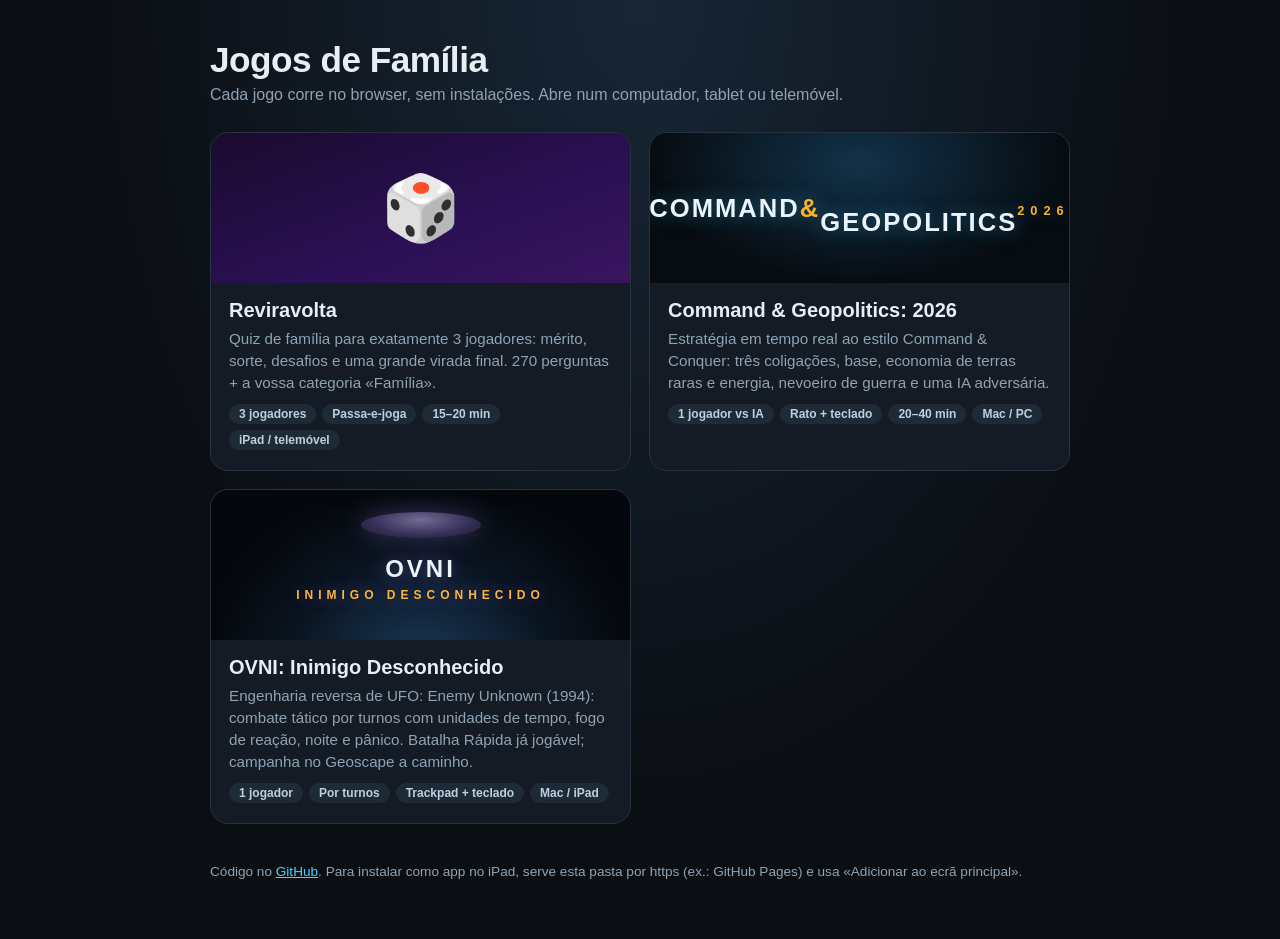
==== commit 03e4b2dc: "Hub: add OVNI: Inimigo Desconhecido card Co-Authored-By: Claude Opus 5.5 <noreply@anthropic.com> Cla" ====
--- a/index.html
+++ b/index.html
@@ -22,6 +22,9 @@
   .art.rts { background: radial-gradient(ellipse at 50% 20%, #12324a, #070c11 70%); font: 900 1.6rem/1.1 sans-serif; letter-spacing: 2px; text-align: center; color: #eaf4fa; text-shadow: 0 0 20px rgba(79,209,255,.4); }
   .art.rts span { color: #ffb21f; }
   .art.rts small { display: block; font-size: .8rem; letter-spacing: 6px; color: #ffb21f; margin-top: 6px; }
+  .art.ufo { background: radial-gradient(ellipse at 50% 120%, #1b3a5a 0%, #0a1420 45%, #04070b 75%); font: 900 1.5rem/1.1 sans-serif; letter-spacing: 3px; text-align: center; color: #e9f3fa; text-shadow: 0 0 18px rgba(180,140,255,.45); position: relative; overflow: hidden; }
+  .art.ufo small { display: block; font-size: .75rem; letter-spacing: 5px; color: #ffb53d; margin-top: 6px; }
+  .art.ufo::before { content: ""; position: absolute; width: 120px; height: 26px; left: 50%; top: 22px; transform: translateX(-50%); border-radius: 50%; background: radial-gradient(ellipse at 50% 30%, #c9b8ff, #5b4a8a 60%, #2a2140); box-shadow: 0 0 24px rgba(180,140,255,.5); opacity: .55; }
   .body { padding: 16px 18px 20px; }
   .body h2 { margin: 0 0 6px; font-size: 1.25rem; }
   .body p { margin: 0 0 10px; color: var(--muted); font-size: .95rem; line-height: 1.45; }
@@ -52,6 +55,14 @@
         <div class="tags"><span class="tag">1 jogador vs IA</span><span class="tag">Rato + teclado</span><span class="tag">20–40 min</span><span class="tag">Mac / PC</span></div>
       </div>
     </a>
+    <a class="game" href="ovni-1999/index.html">
+      <div class="art ufo"><div style="position:relative;margin-top:28px">OVNI<small>INIMIGO DESCONHECIDO</small></div></div>
+      <div class="body">
+        <h2>OVNI: Inimigo Desconhecido</h2>
+        <p>Engenharia reversa de UFO: Enemy Unknown (1994): combate tático por turnos com unidades de tempo, fogo de reação, noite e pânico. Batalha Rápida já jogável; campanha no Geoscape a caminho.</p>
+        <div class="tags"><span class="tag">1 jogador</span><span class="tag">Por turnos</span><span class="tag">Trackpad + teclado</span><span class="tag">Mac / iPad</span></div>
+      </div>
+    </a>
   </div>
   <footer>Código no <a href="https://github.com/ricardomoey/helloworld">GitHub</a>. Para instalar como app no iPad, serve esta pasta por https (ex.: GitHub Pages) e usa «Adicionar ao ecrã principal».</footer>
 </main>
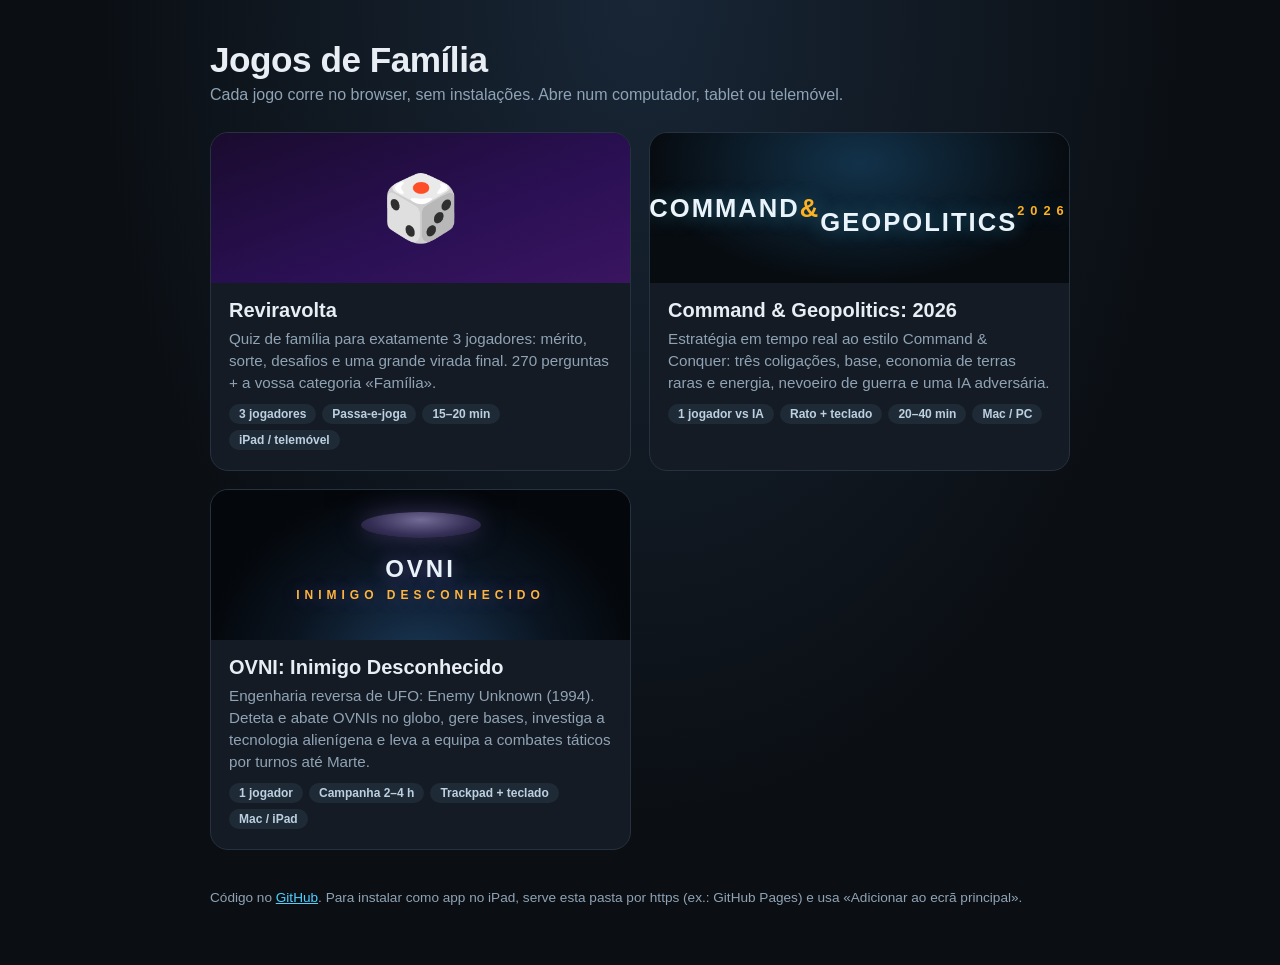
==== commit f7f10960: "Hub, README and offline cache for OVNI: Inimigo Desconhecido - Service worker v4 precaches every OVN" ====
--- a/index.html
+++ b/index.html
@@ -59,8 +59,8 @@
       <div class="art ufo"><div style="position:relative;margin-top:28px">OVNI<small>INIMIGO DESCONHECIDO</small></div></div>
       <div class="body">
         <h2>OVNI: Inimigo Desconhecido</h2>
-        <p>Engenharia reversa de UFO: Enemy Unknown (1994): combate tático por turnos com unidades de tempo, fogo de reação, noite e pânico. Batalha Rápida já jogável; campanha no Geoscape a caminho.</p>
-        <div class="tags"><span class="tag">1 jogador</span><span class="tag">Por turnos</span><span class="tag">Trackpad + teclado</span><span class="tag">Mac / iPad</span></div>
+        <p>Engenharia reversa de UFO: Enemy Unknown (1994). Deteta e abate OVNIs no globo, gere bases, investiga a tecnologia alienígena e leva a equipa a combates táticos por turnos até Marte.</p>
+        <div class="tags"><span class="tag">1 jogador</span><span class="tag">Campanha 2–4 h</span><span class="tag">Trackpad + teclado</span><span class="tag">Mac / iPad</span></div>
       </div>
     </a>
   </div>
